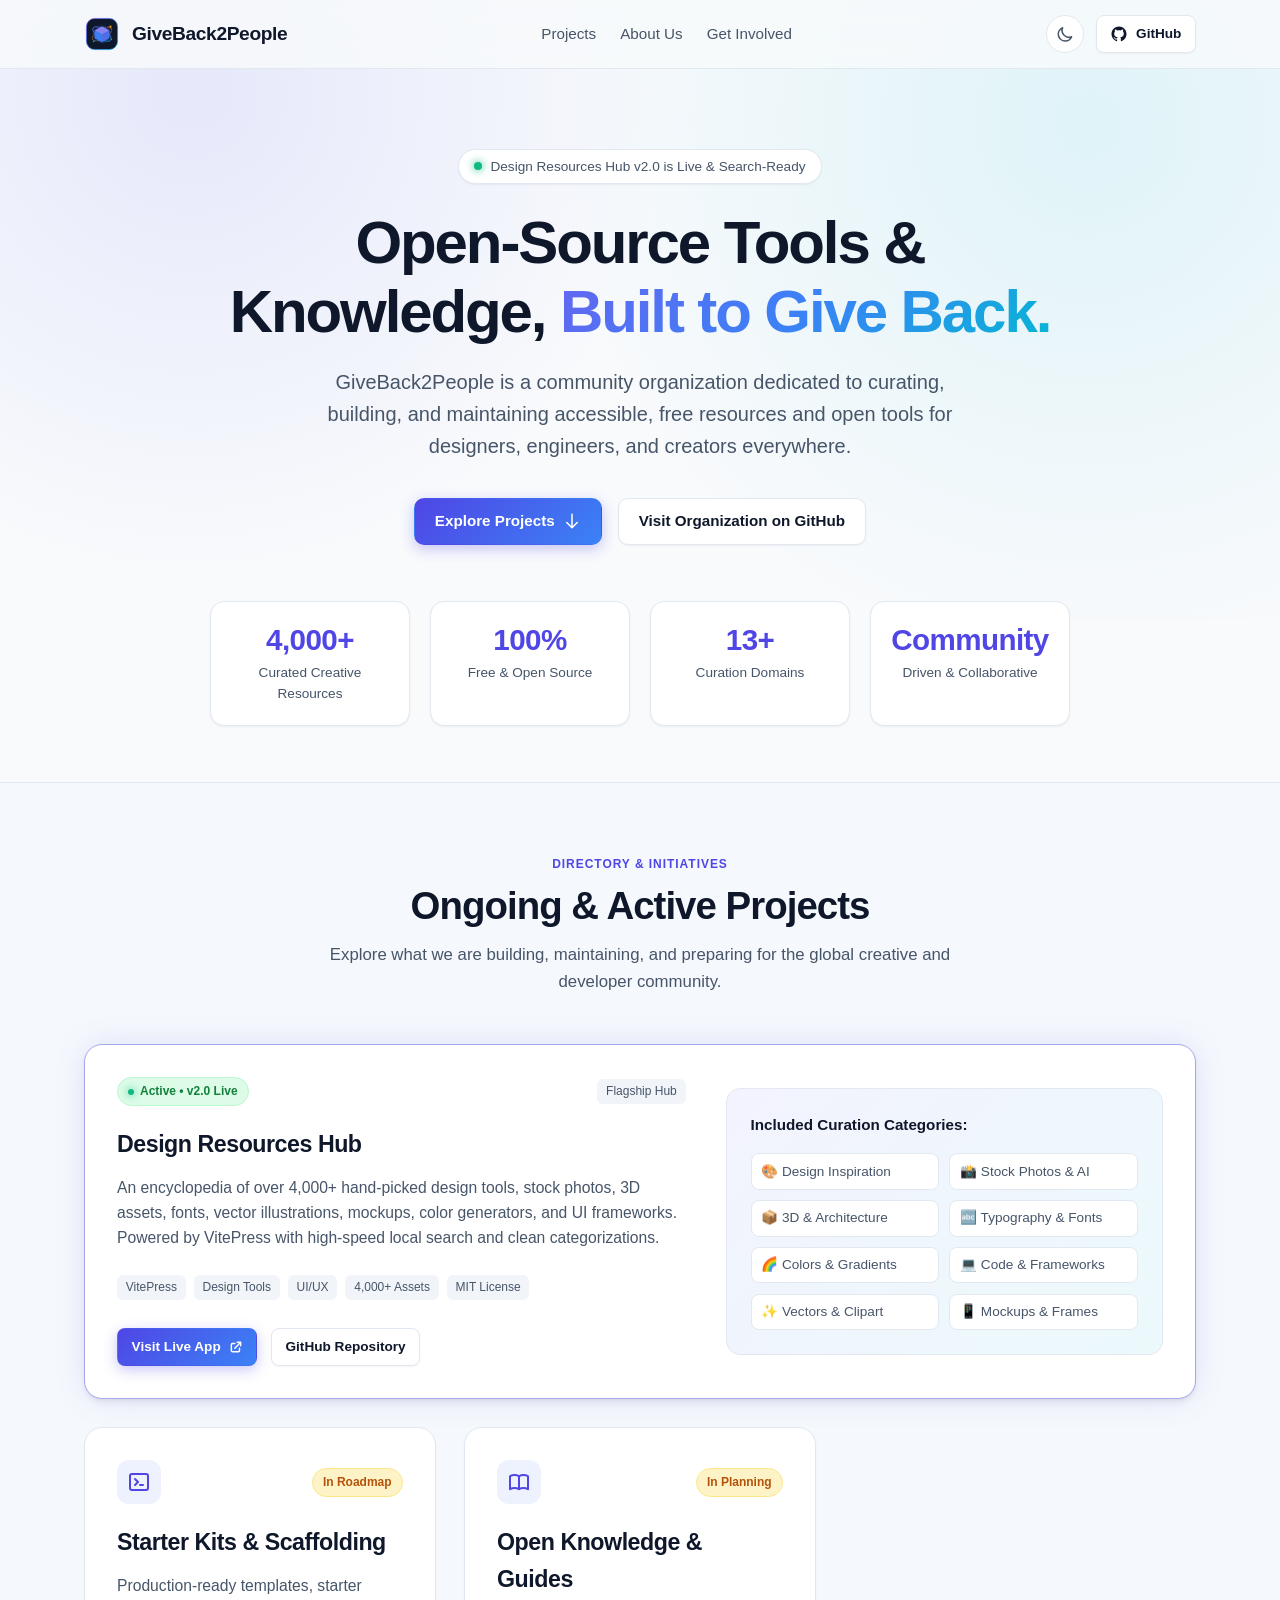
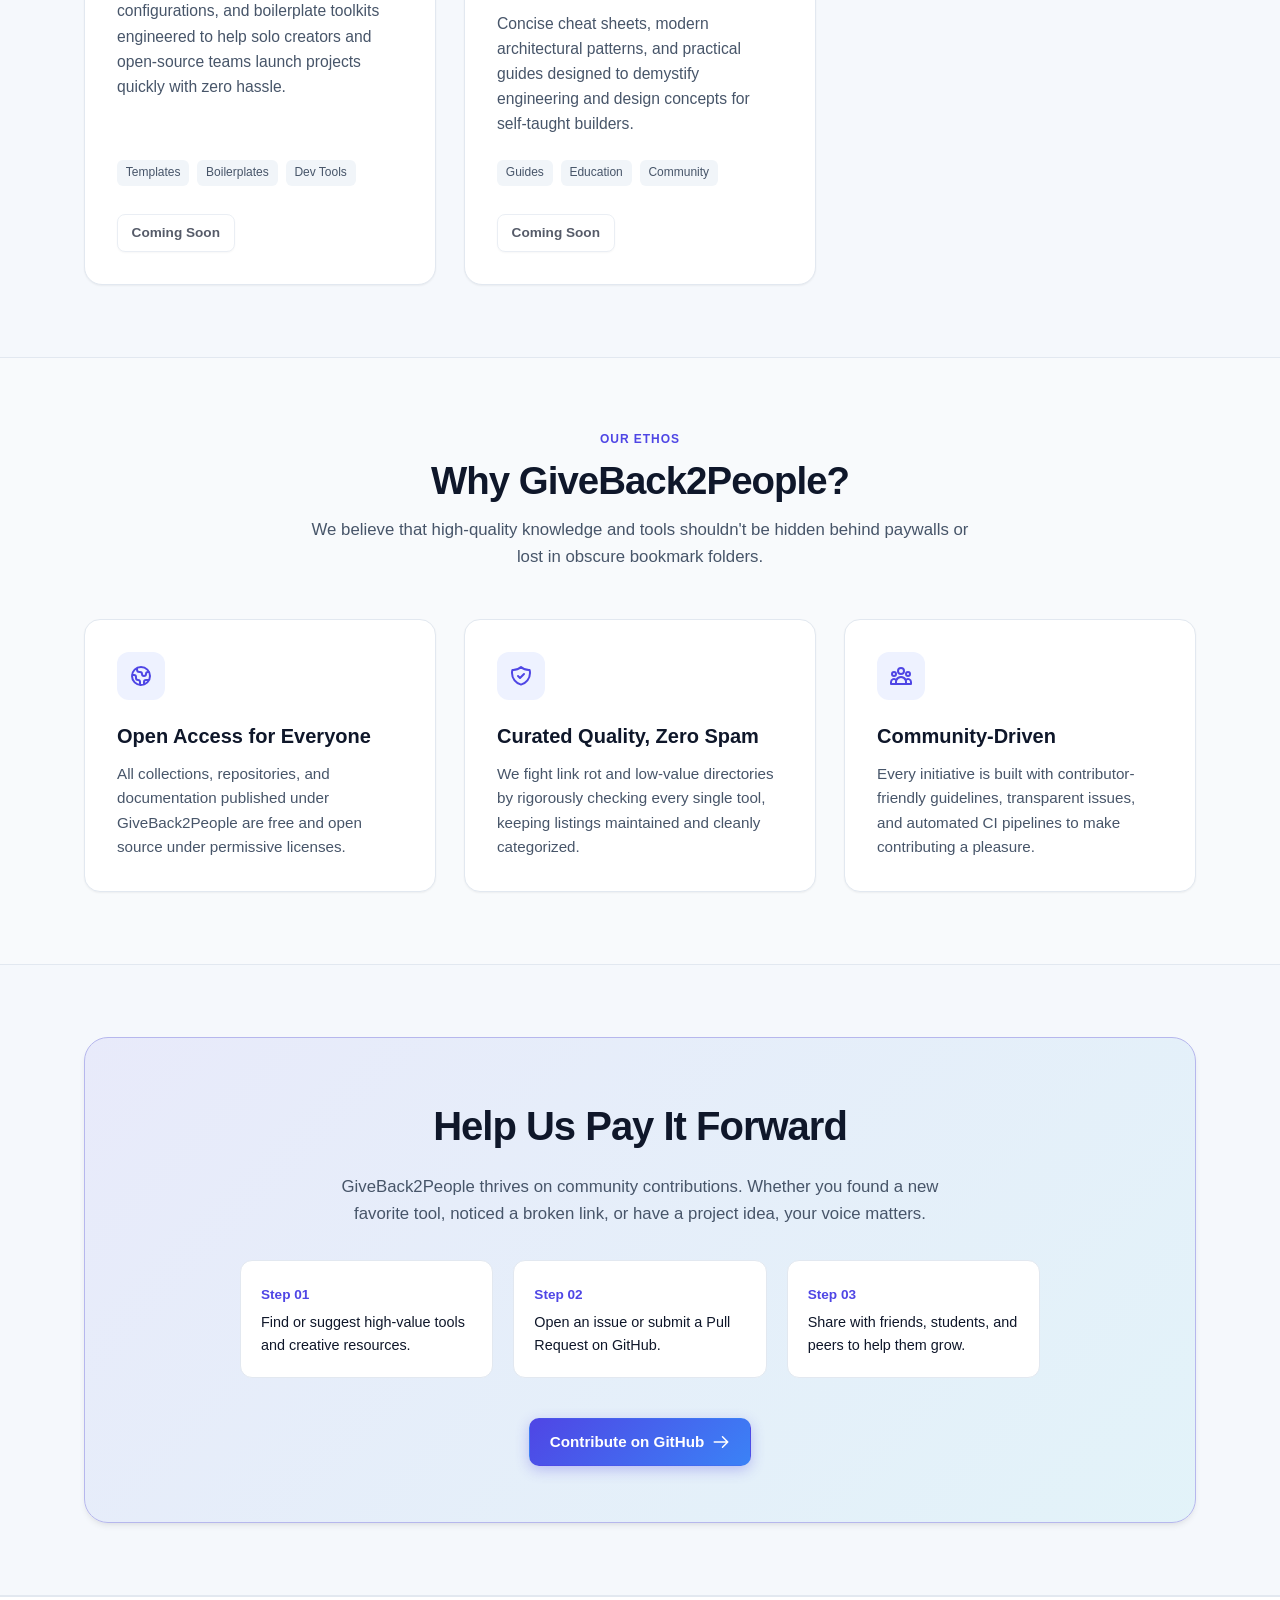
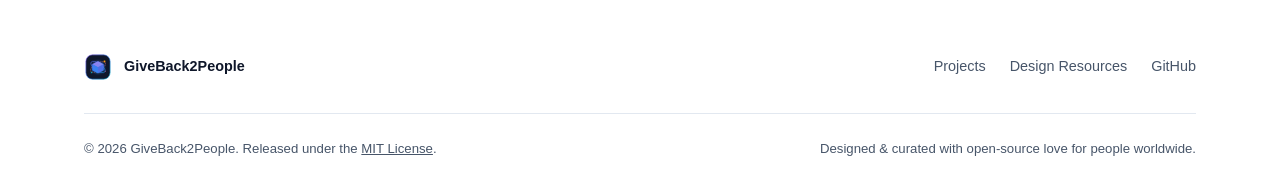
==== index.html @ b88ba283 "feat: initialize organization landing page and project hub" ====
<!DOCTYPE html>
<html lang="en">
<head>
  <meta charset="UTF-8">
  <meta name="viewport" content="width=device-width, initial-scale=1.0">
  
  <!-- MANDATORY modern color scheme declaration -->
  <meta name="color-scheme" content="light dark">
  
  <!-- FOUC prevention inline script -->
  <script>
    try {
      const savedTheme = localStorage.getItem("color-scheme");
      if (savedTheme) {
        document.querySelector('meta[name="color-scheme"]').content = savedTheme;
      }
    } catch (e) {}
  </script>

  <title>GiveBack2People — Free & Open Source Creative Community</title>
  <meta name="description" content="GiveBack2People is a community initiative building and curating open-source resources, developer tools, and design collections for creators worldwide.">
  
  <!-- Favicon & Stylesheet -->
  <link rel="icon" type="image/x-icon" href="assets/favicon.ico">
  <link rel="icon" type="image/svg+xml" href="assets/logo.svg">
  <link rel="stylesheet" href="styles.css">
</head>
<body>
  <div class="bg-mesh" aria-hidden="true"></div>

  <!-- Header -->
  <header class="header">
    <div class="container nav">
      <a href="#" class="brand-link" aria-label="GiveBack2People Homepage">
        <img src="assets/logo.svg" alt="GiveBack2People Logo" class="brand-logo" width="36" height="36">
        <span>GiveBack2People</span>
      </a>

      <nav aria-label="Main Navigation">
        <ul class="nav-links">
          <li><a href="#projects">Projects</a></li>
          <li><a href="#mission">About Us</a></li>
          <li><a href="#contribute">Get Involved</a></li>
        </ul>
      </nav>

      <div class="nav-actions">
        <!-- Theme Toggle Button -->
        <button id="theme-toggle" class="theme-toggle" type="button" aria-label="Toggle light or dark theme" title="Toggle color theme">
          <!-- Sun Icon (Shown in Dark Mode) -->
          <svg class="icon-sun" fill="none" viewBox="0 0 24 24" stroke="currentColor" stroke-width="2" aria-hidden="true">
            <path stroke-linecap="round" stroke-linejoin="round" d="M12 3v1m0 16v1m9-9h-1M4 12H3m15.364 6.364l-.707-.707M6.343 6.343l-.707-.707m12.728 0l-.707.707M6.343 17.657l-.707.707M16 12a4 4 0 11-8 0 4 4 0 018 0z" />
          </svg>
          <!-- Moon Icon (Shown in Light Mode) -->
          <svg class="icon-moon" fill="none" viewBox="0 0 24 24" stroke="currentColor" stroke-width="2" aria-hidden="true">
            <path stroke-linecap="round" stroke-linejoin="round" d="M20.354 15.354A9 9 0 018.646 3.646 9.003 9.003 0 0012 21a9.003 9.003 0 008.354-5.646z" />
          </svg>
        </button>

        <a href="https://github.com/GiveBack2People" class="btn btn-secondary btn-sm" target="_blank" rel="noopener noreferrer">
          <svg width="18" height="18" viewBox="0 0 24 24" fill="currentColor" aria-hidden="true">
            <path fill-rule="evenodd" clip-rule="evenodd" d="M12 2C6.477 2 2 6.484 2 12.017c0 4.425 2.865 8.18 6.839 9.504.5.092.682-.217.682-.483 0-.237-.008-.868-.013-1.703-2.782.605-3.369-1.343-3.369-1.343-.454-1.158-1.11-1.466-1.11-1.466-.908-.62.069-.608.069-.608 1.003.07 1.53 1.032 1.53 1.032.892 1.53 2.341 1.088 2.91.832.092-.647.35-1.088.636-1.338-2.22-.253-4.555-1.113-4.555-4.951 0-1.093.39-1.988 1.029-2.688-.103-.253-.446-1.272.098-2.65 0 0 .84-.27 2.75 1.026A9.564 9.564 0 0112 6.844c.85.004 1.705.115 2.504.337 1.909-1.296 2.747-1.027 2.747-1.027.546 1.379.202 2.398.1 2.651.64.7 1.028 1.595 1.028 2.688 0 3.848-2.339 4.695-4.566 4.943.359.309.678.92.678 1.855 0 1.338-.012 2.419-.012 2.747 0 .268.18.58.688.482A10.019 10.019 0 0022 12.017C22 6.484 17.522 2 12 2z"/>
          </svg>
          <span>GitHub</span>
        </a>
      </div>
    </div>
  </header>

  <main>
    <!-- Hero Section -->
    <section class="hero">
      <div class="container">
        <a href="#projects" class="pill-announcement">
          <span class="pill-dot"></span>
          <span>Design Resources Hub v2.0 is Live & Search-Ready</span>
        </a>

        <h1 class="hero-title">
          Open-Source Tools & Knowledge, <span class="gradient-text">Built to Give Back.</span>
        </h1>

        <p class="hero-subtitle">
          GiveBack2People is a community organization dedicated to curating, building, and maintaining accessible, free resources and open tools for designers, engineers, and creators everywhere.
        </p>

        <div class="hero-cta">
          <a href="#projects" class="btn btn-primary">
            <span>Explore Projects</span>
            <svg width="18" height="18" fill="none" viewBox="0 0 24 24" stroke="currentColor" stroke-width="2" aria-hidden="true">
              <path stroke-linecap="round" stroke-linejoin="round" d="M19 14l-7 7m0 0l-7-7m7 7V3" />
            </svg>
          </a>
          <a href="https://github.com/GiveBack2People" class="btn btn-secondary" target="_blank" rel="noopener noreferrer">
            <span>Visit Organization on GitHub</span>
          </a>
        </div>

        <div class="hero-stats">
          <div class="stat-card">
            <div class="stat-number">4,000+</div>
            <div class="stat-label">Curated Creative Resources</div>
          </div>
          <div class="stat-card">
            <div class="stat-number">100%</div>
            <div class="stat-label">Free & Open Source</div>
          </div>
          <div class="stat-card">
            <div class="stat-number">13+</div>
            <div class="stat-label">Curation Domains</div>
          </div>
          <div class="stat-card">
            <div class="stat-number">Community</div>
            <div class="stat-label">Driven & Collaborative</div>
          </div>
        </div>
      </div>
    </section>

    <!-- Projects Section -->
    <section id="projects" class="section section-alt">
      <div class="container">
        <div class="section-header">
          <span class="section-tag">Directory & Initiatives</span>
          <h2 class="section-title">Ongoing & Active Projects</h2>
          <p class="section-desc">
            Explore what we are building, maintaining, and preparing for the global creative and developer community.
          </p>
        </div>

        <div class="projects-grid">
          <!-- Featured Project: Design Resources -->
          <article class="project-card featured">
            <div class="project-info">
              <div class="project-header">
                <span class="badge badge-live">
                  <span class="pill-dot" style="width: 6px; height: 6px;"></span>
                  Active • v2.0 Live
                </span>
                <span class="tag">Flagship Hub</span>
              </div>

              <h3 class="project-title">Design Resources Hub</h3>
              <p class="project-desc">
                An encyclopedia of over 4,000+ hand-picked design tools, stock photos, 3D assets, fonts, vector illustrations, mockups, color generators, and UI frameworks. Powered by VitePress with high-speed local search and clean categorizations.
              </p>

              <div class="project-tags">
                <span class="tag">VitePress</span>
                <span class="tag">Design Tools</span>
                <span class="tag">UI/UX</span>
                <span class="tag">4,000+ Assets</span>
                <span class="tag">MIT License</span>
              </div>

              <div class="project-actions">
                <a href="https://giveback2people.github.io/designresources/" class="btn btn-primary btn-sm" target="_blank" rel="noopener noreferrer">
                  <span>Visit Live App</span>
                  <svg width="14" height="14" fill="none" viewBox="0 0 24 24" stroke="currentColor" stroke-width="2.5" aria-hidden="true">
                    <path stroke-linecap="round" stroke-linejoin="round" d="M10 6H6a2 2 0 00-2 2v10a2 2 0 002 2h10a2 2 0 002-2v-4M14 4h6m0 0v6m0-6L10 14" />
                  </svg>
                </a>
                <a href="https://github.com/GiveBack2People/designresources" class="btn btn-secondary btn-sm" target="_blank" rel="noopener noreferrer">
                  <span>GitHub Repository</span>
                </a>
              </div>
            </div>

            <div class="featured-preview" aria-label="Curation Highlights">
              <div style="font-weight: 700; font-size: 0.95rem; color: var(--text-main);">Included Curation Categories:</div>
              <ul class="preview-category-list">
                <li class="preview-category-item">🎨 Design Inspiration</li>
                <li class="preview-category-item">📸 Stock Photos & AI</li>
                <li class="preview-category-item">📦 3D & Architecture</li>
                <li class="preview-category-item">🔤 Typography & Fonts</li>
                <li class="preview-category-item">🌈 Colors & Gradients</li>
                <li class="preview-category-item">💻 Code & Frameworks</li>
                <li class="preview-category-item">✨ Vectors & Clipart</li>
                <li class="preview-category-item">📱 Mockups & Frames</li>
              </ul>
            </div>
          </article>

          <!-- Project 2: Developer Starter Kits -->
          <article class="project-card">
            <div>
              <div class="project-header">
                <div class="project-icon" aria-hidden="true">
                  <svg width="24" height="24" fill="none" viewBox="0 0 24 24" stroke="currentColor" stroke-width="2">
                    <path stroke-linecap="round" stroke-linejoin="round" d="M8 9l3 3-3 3m5 0h3M5 20h14a2 2 0 002-2V6a2 2 0 00-2-2H5a2 2 0 00-2 2v12a2 2 0 002 2z" />
                  </svg>
                </div>
                <span class="badge badge-upcoming">In Roadmap</span>
              </div>

              <h3 class="project-title">Starter Kits & Scaffolding</h3>
              <p class="project-desc">
                Production-ready templates, starter configurations, and boilerplate toolkits engineered to help solo creators and open-source teams launch projects quickly with zero hassle.
              </p>
            </div>

            <div>
              <div class="project-tags">
                <span class="tag">Templates</span>
                <span class="tag">Boilerplates</span>
                <span class="tag">Dev Tools</span>
              </div>
              <div class="project-actions">
                <span class="btn btn-secondary btn-sm" style="opacity: 0.7; cursor: default;">Coming Soon</span>
              </div>
            </div>
          </article>

          <!-- Project 3: Knowledge & Guides -->
          <article class="project-card">
            <div>
              <div class="project-header">
                <div class="project-icon" aria-hidden="true">
                  <svg width="24" height="24" fill="none" viewBox="0 0 24 24" stroke="currentColor" stroke-width="2">
                    <path stroke-linecap="round" stroke-linejoin="round" d="M12 6.253v13m0-13C10.832 5.477 9.246 5 7.5 5S4.168 5.477 3 6.253v13C4.168 18.477 5.754 18 7.5 18s3.332.477 4.5 1.253m0-13C13.168 5.477 14.754 5 16.5 5c1.747 0 3.332.477 4.5 1.253v13C19.832 18.477 18.247 18 16.5 18c-1.746 0-3.332.477-4.5 1.253" />
                  </svg>
                </div>
                <span class="badge badge-upcoming">In Planning</span>
              </div>

              <h3 class="project-title">Open Knowledge & Guides</h3>
              <p class="project-desc">
                Concise cheat sheets, modern architectural patterns, and practical guides designed to demystify engineering and design concepts for self-taught builders.
              </p>
            </div>

            <div>
              <div class="project-tags">
                <span class="tag">Guides</span>
                <span class="tag">Education</span>
                <span class="tag">Community</span>
              </div>
              <div class="project-actions">
                <span class="btn btn-secondary btn-sm" style="opacity: 0.7; cursor: default;">Coming Soon</span>
              </div>
            </div>
          </article>
        </div>
      </div>
    </section>

    <!-- Mission & Values Section -->
    <section id="mission" class="section">
      <div class="container">
        <div class="section-header">
          <span class="section-tag">Our Ethos</span>
          <h2 class="section-title">Why GiveBack2People?</h2>
          <p class="section-desc">
            We believe that high-quality knowledge and tools shouldn't be hidden behind paywalls or lost in obscure bookmark folders.
          </p>
        </div>

        <div class="values-grid">
          <div class="value-card">
            <div class="value-icon">
              <svg width="24" height="24" fill="none" viewBox="0 0 24 24" stroke="currentColor" stroke-width="2">
                <path stroke-linecap="round" stroke-linejoin="round" d="M3.055 11H5a2 2 0 012 2v1a2 2 0 002 2 2 2 0 012 2v2.945M8 3.935V5.5A2.5 2.5 0 0010.5 8h.5a2 2 0 012 2 2 2 0 104 0 2 2 0 012-2h1.064M15 20.488V18a2 2 0 012-2h3.064M21 12a9 9 0 11-18 0 9 9 0 0118 0z" />
              </svg>
            </div>
            <h3 class="value-title">Open Access for Everyone</h3>
            <p class="value-desc">
              All collections, repositories, and documentation published under GiveBack2People are free and open source under permissive licenses.
            </p>
          </div>

          <div class="value-card">
            <div class="value-icon">
              <svg width="24" height="24" fill="none" viewBox="0 0 24 24" stroke="currentColor" stroke-width="2">
                <path stroke-linecap="round" stroke-linejoin="round" d="M9 12l2 2 4-4m5.618-4.016A11.955 11.955 0 0112 2.944a11.955 11.955 0 01-8.618 3.04A12.02 12.02 0 003 9c0 5.591 3.824 10.29 9 11.622 5.176-1.332 9-6.03 9-11.622 0-1.042-.133-2.052-.382-3.016z" />
              </svg>
            </div>
            <h3 class="value-title">Curated Quality, Zero Spam</h3>
            <p class="value-desc">
              We fight link rot and low-value directories by rigorously checking every single tool, keeping listings maintained and cleanly categorized.
            </p>
          </div>

          <div class="value-card">
            <div class="value-icon">
              <svg width="24" height="24" fill="none" viewBox="0 0 24 24" stroke="currentColor" stroke-width="2">
                <path stroke-linecap="round" stroke-linejoin="round" d="M17 20h5v-2a3 3 0 00-5.356-1.857M17 20H7m10 0v-2c0-.656-.126-1.283-.356-1.857M7 20H2v-2a3 3 0 015.356-1.857M7 20v-2c0-.656.126-1.283.356-1.857m0 0a5.002 5.002 0 019.288 0M15 7a3 3 0 11-6 0 3 3 0 016 0zm6 3a2 2 0 11-4 0 2 2 0 014 0zM7 10a2 2 0 11-4 0 2 2 0 014 0z" />
              </svg>
            </div>
            <h3 class="value-title">Community-Driven</h3>
            <p class="value-desc">
              Every initiative is built with contributor-friendly guidelines, transparent issues, and automated CI pipelines to make contributing a pleasure.
            </p>
          </div>
        </div>
      </div>
    </section>

    <!-- Contribute Section -->
    <section id="contribute" class="section section-alt">
      <div class="container">
        <div class="cta-card">
          <h2 class="cta-title">Help Us Pay It Forward</h2>
          <p class="cta-desc">
            GiveBack2People thrives on community contributions. Whether you found a new favorite tool, noticed a broken link, or have a project idea, your voice matters.
          </p>

          <div class="cta-steps">
            <div class="step-card">
              <span class="step-num">Step 01</span>
              <div class="step-text">Find or suggest high-value tools and creative resources.</div>
            </div>
            <div class="step-card">
              <span class="step-num">Step 02</span>
              <div class="step-text">Open an issue or submit a Pull Request on GitHub.</div>
            </div>
            <div class="step-card">
              <span class="step-num">Step 03</span>
              <div class="step-text">Share with friends, students, and peers to help them grow.</div>
            </div>
          </div>

          <a href="https://github.com/GiveBack2People" class="btn btn-primary" target="_blank" rel="noopener noreferrer">
            <span>Contribute on GitHub</span>
            <svg width="18" height="18" fill="none" viewBox="0 0 24 24" stroke="currentColor" stroke-width="2" aria-hidden="true">
              <path stroke-linecap="round" stroke-linejoin="round" d="M14 5l7 7m0 0l-7 7m7-7H3" />
            </svg>
          </a>
        </div>
      </div>
    </section>
  </main>

  <!-- Footer -->
  <footer class="footer">
    <div class="container">
      <div class="footer-top">
        <a href="#" class="footer-brand">
          <img src="assets/logo.svg" alt="GiveBack2People Logo" width="28" height="28">
          <span>GiveBack2People</span>
        </a>

        <ul class="footer-links">
          <li><a href="#projects">Projects</a></li>
          <li><a href="https://giveback2people.github.io/designresources/" target="_blank" rel="noopener noreferrer">Design Resources</a></li>
          <li><a href="https://github.com/GiveBack2People" target="_blank" rel="noopener noreferrer">GitHub</a></li>
        </ul>
      </div>

      <div class="footer-bottom">
        <div>
          &copy; <span id="current-year"></span> GiveBack2People. Released under the <a href="https://opensource.org/licenses/MIT" target="_blank" rel="noopener noreferrer" style="color: inherit; text-decoration: underline;">MIT License</a>.
        </div>
        <div>
          Designed & curated with open-source love for people worldwide.
        </div>
      </div>
    </div>
  </footer>

  <!-- Theme Toggle & Storage Logic -->
  <script>
    (function () {
      // Dynamic copyright year
      const yearEl = document.getElementById('current-year');
      if (yearEl) yearEl.textContent = new Date().getFullYear();

      // Theme toggle implementation
      const metaColorScheme = document.querySelector('meta[name="color-scheme"]');
      const toggleBtn = document.getElementById('theme-toggle');

      function getCurrentScheme() {
        const stored = localStorage.getItem('color-scheme');
        if (stored === 'light' || stored === 'dark') {
          return stored;
        }
        return window.matchMedia('(prefers-color-scheme: dark)').matches ? 'dark' : 'light';
      }

      function applyTheme(theme) {
        if (theme === 'light' || theme === 'dark') {
          metaColorScheme.content = theme;
          localStorage.setItem('color-scheme', theme);
        } else {
          metaColorScheme.content = 'light dark';
          localStorage.removeItem('color-scheme');
        }
      }

      if (toggleBtn) {
        toggleBtn.addEventListener('click', function () {
          const current = getCurrentScheme();
          const next = current === 'dark' ? 'light' : 'dark';
          applyTheme(next);
        });
      }

      // Sync across browser tabs
      window.addEventListener('storage', function (e) {
        if (e.key === 'color-scheme') {
          metaColorScheme.content = e.newValue || 'light dark';
        }
      });
    })();
  </script>
</body>
</html>
---- styles.css ----
:root {
  /* Fallback color definitions */
  --bg-body: #f8fafc;
  --bg-surface: #ffffff;
  --bg-surface-elevated: #ffffff;
  --bg-surface-subtle: #f1f5f9;
  --border-color: #e2e8f0;
  --border-color-hover: #cbd5e1;
  --text-main: #0f172a;
  --text-muted: #475569;
  --text-subtle: #64748b;
  --primary: #4f46e5;
  --primary-hover: #4338ca;
  --primary-light: #eef2ff;
  --primary-text: #ffffff;
  --accent-cyan: #06b6d4;
  --accent-amber: #f59e0b;
  --accent-emerald: #10b981;
  --badge-live-bg: #dcfce7;
  --badge-live-text: #15803d;
  --badge-live-border: #bbf7d0;
  --badge-upcoming-bg: #fef3c7;
  --badge-upcoming-text: #b45309;
  --badge-upcoming-border: #fde68a;
  --shadow-sm: 0 1px 2px rgba(0, 0, 0, 0.05);
  --shadow-md: 0 4px 6px -1px rgba(0, 0, 0, 0.07), 0 2px 4px -2px rgba(0, 0, 0, 0.05);
  --shadow-lg: 0 10px 15px -3px rgba(0, 0, 0, 0.08), 0 4px 6px -4px rgba(0, 0, 0, 0.04);
  --shadow-glow: 0 0 35px -5px rgba(99, 102, 241, 0.2);

  /* Fallback dark theme via media query */
  @media (prefers-color-scheme: dark) {
    --bg-body: #090d16;
    --bg-surface: #0f172a;
    --bg-surface-elevated: #162036;
    --bg-surface-subtle: #1e293b;
    --border-color: #1e293b;
    --border-color-hover: #334155;
    --text-main: #f8fafc;
    --text-muted: #94a3b8;
    --text-subtle: #64748b;
    --primary: #6366f1;
    --primary-hover: #818cf8;
    --primary-light: rgba(99, 102, 241, 0.15);
    --primary-text: #ffffff;
    --badge-live-bg: rgba(16, 185, 129, 0.15);
    --badge-live-text: #34d399;
    --badge-live-border: rgba(16, 185, 129, 0.3);
    --badge-upcoming-bg: rgba(245, 158, 11, 0.15);
    --badge-upcoming-text: #fbbf24;
    --badge-upcoming-border: rgba(245, 158, 11, 0.3);
    --shadow-sm: 0 1px 2px rgba(0, 0, 0, 0.3);
    --shadow-md: 0 4px 6px -1px rgba(0, 0, 0, 0.4);
    --shadow-lg: 0 12px 20px -3px rgba(0, 0, 0, 0.5);
    --shadow-glow: 0 0 40px -5px rgba(99, 102, 241, 0.35);
  }

  /* Modern light-dark() CSS tokens */
  @supports (color: light-dark(white, black)) {
    --bg-body: light-dark(#f8fafc, #090d16);
    --bg-surface: light-dark(#ffffff, #0f172a);
    --bg-surface-elevated: light-dark(#ffffff, #162036);
    --bg-surface-subtle: light-dark(#f1f5f9, #1e293b);
    --border-color: light-dark(#e2e8f0, #1e293b);
    --border-color-hover: light-dark(#cbd5e1, #334155);
    --text-main: light-dark(#0f172a, #f8fafc);
    --text-muted: light-dark(#475569, #94a3b8);
    --text-subtle: light-dark(#64748b, #64748b);
    --primary: light-dark(#4f46e5, #6366f1);
    --primary-hover: light-dark(#4338ca, #818cf8);
    --primary-light: light-dark(#eef2ff, rgba(99, 102, 241, 0.15));
    --badge-live-bg: light-dark(#dcfce7, rgba(16, 185, 129, 0.15));
    --badge-live-text: light-dark(#15803d, #34d399);
    --badge-live-border: light-dark(#bbf7d0, rgba(16, 185, 129, 0.3));
    --badge-upcoming-bg: light-dark(#fef3c7, rgba(245, 158, 11, 0.15));
    --badge-upcoming-text: light-dark(#b45309, #fbbf24);
    --badge-upcoming-border: light-dark(#fde68a, rgba(245, 158, 11, 0.3));
  }

  /* Global color scheme declaration */
  color-scheme: light dark;

  /* Theme sync with <meta name="color-scheme"> */
  &:has(> head > meta[name="color-scheme"][content="dark"]) {
    color-scheme: dark;
  }
  &:has(> head > meta[name="color-scheme"][content="light"]) {
    color-scheme: light;
  }
}

/* Base resets & typography */
*, *::before, *::after {
  box-sizing: border-box;
  margin: 0;
  padding: 0;
}

html {
  scroll-behavior: smooth;
  font-family: -apple-system, BlinkMacSystemFont, "Segoe UI", Roboto, "Helvetica Neue", Arial, sans-serif;
  accent-color: var(--primary);
  line-height: 1.6;
}

body {
  background-color: var(--bg-body);
  color: var(--text-main);
  min-height: 100vh;
  display: flex;
  flex-direction: column;
  transition: background-color 0.25s ease, color 0.25s ease;
  overflow-x: hidden;
}

/* Subtle background accent gradients */
.bg-mesh {
  position: absolute;
  top: 0;
  left: 0;
  width: 100%;
  height: 620px;
  background-image: 
    radial-gradient(circle at 15% 15%, rgba(99, 102, 241, 0.12) 0%, transparent 40%),
    radial-gradient(circle at 85% 20%, rgba(6, 182, 212, 0.1) 0%, transparent 45%);
  pointer-events: none;
  z-index: 0;
}

/* Container */
.container {
  width: 100%;
  max-width: 1160px;
  margin-left: auto;
  margin-right: auto;
  padding-left: 1.5rem;
  padding-right: 1.5rem;
  position: relative;
  z-index: 1;
}

/* Header & Nav */
.header {
  position: sticky;
  top: 0;
  z-index: 100;
  backdrop-filter: blur(12px);
  -webkit-backdrop-filter: blur(12px);
  background-color: color-mix(in srgb, var(--bg-body) 80%, transparent);
  border-bottom: 1px solid var(--border-color);
  transition: border-color 0.25s ease;
}

.nav {
  display: flex;
  align-items: center;
  justify-content: space-between;
  height: 4.25rem;
}

.brand-link {
  display: flex;
  align-items: center;
  gap: 0.75rem;
  text-decoration: none;
  color: var(--text-main);
  font-weight: 700;
  font-size: 1.2rem;
  letter-spacing: -0.02em;
}

.brand-logo {
  width: 36px;
  height: 36px;
  border-radius: 9px;
  object-fit: contain;
}

.nav-links {
  display: flex;
  align-items: center;
  gap: 1.5rem;
  list-style: none;
}

.nav-links a {
  text-decoration: none;
  color: var(--text-muted);
  font-size: 0.95rem;
  font-weight: 500;
  transition: color 0.15s ease;
}

.nav-links a:hover,
.nav-links a:focus-visible {
  color: var(--primary);
}

.nav-actions {
  display: flex;
  align-items: center;
  gap: 0.75rem;
}

/* Theme toggle button */
.theme-toggle {
  background: var(--bg-surface);
  border: 1px solid var(--border-color);
  border-radius: 9999px;
  width: 2.35rem;
  height: 2.35rem;
  display: inline-flex;
  align-items: center;
  justify-content: center;
  cursor: pointer;
  color: var(--text-muted);
  transition: background-color 0.15s ease, border-color 0.15s ease, color 0.15s ease;
}

.theme-toggle:hover {
  background-color: var(--bg-surface-subtle);
  color: var(--text-main);
  border-color: var(--border-color-hover);
}

.theme-toggle:focus-visible {
  outline: 2px solid var(--primary);
  outline-offset: 2px;
}

.theme-toggle svg {
  width: 1.15rem;
  height: 1.15rem;
}

.icon-sun, .icon-moon {
  display: none;
}

/* Show sun in dark mode, moon in light mode */
@media (prefers-color-scheme: dark) {
  .icon-sun { display: block; }
  .icon-moon { display: none; }
}
@media (prefers-color-scheme: light) {
  .icon-sun { display: none; }
  .icon-moon { display: block; }
}

:root:has(> head > meta[name="color-scheme"][content="dark"]) .icon-sun { display: block !important; }
:root:has(> head > meta[name="color-scheme"][content="dark"]) .icon-moon { display: none !important; }
:root:has(> head > meta[name="color-scheme"][content="light"]) .icon-sun { display: none !important; }
:root:has(> head > meta[name="color-scheme"][content="light"]) .icon-moon { display: block !important; }

/* Buttons */
.btn {
  display: inline-flex;
  align-items: center;
  justify-content: center;
  gap: 0.5rem;
  padding: 0.65rem 1.25rem;
  font-size: 0.95rem;
  font-weight: 600;
  border-radius: 10px;
  text-decoration: none;
  transition: all 0.2s cubic-bezier(0.16, 1, 0.3, 1);
  cursor: pointer;
  border: 1px solid transparent;
}

.btn-primary {
  background: linear-gradient(135deg, #4f46e5 0%, #3b82f6 100%);
  color: #ffffff;
  box-shadow: 0 4px 14px rgba(79, 70, 229, 0.3);
}

.btn-primary:hover {
  transform: translateY(-1px);
  box-shadow: 0 6px 20px rgba(79, 70, 229, 0.4);
  filter: brightness(1.05);
}

.btn-secondary {
  background: var(--bg-surface);
  color: var(--text-main);
  border-color: var(--border-color);
  box-shadow: var(--shadow-sm);
}

.btn-secondary:hover {
  background: var(--bg-surface-subtle);
  border-color: var(--border-color-hover);
  transform: translateY(-1px);
}

.btn-sm {
  padding: 0.45rem 0.85rem;
  font-size: 0.85rem;
  border-radius: 8px;
}

/* Hero Section */
.hero {
  padding: 5rem 0 3.5rem;
  text-align: center;
}

.pill-announcement {
  display: inline-flex;
  align-items: center;
  gap: 0.5rem;
  background-color: var(--bg-surface);
  border: 1px solid var(--border-color);
  border-radius: 9999px;
  padding: 0.35rem 0.95rem;
  font-size: 0.85rem;
  font-weight: 500;
  color: var(--text-muted);
  box-shadow: var(--shadow-sm);
  margin-bottom: 1.5rem;
  text-decoration: none;
  transition: all 0.15s ease;
}

.pill-announcement:hover {
  border-color: var(--primary);
  color: var(--text-main);
}

.pill-dot {
  width: 8px;
  height: 8px;
  border-radius: 50%;
  background-color: var(--accent-emerald);
  box-shadow: 0 0 8px var(--accent-emerald);
}

.hero-title {
  font-size: clamp(2.25rem, 5vw, 3.75rem);
  font-weight: 800;
  letter-spacing: -0.035em;
  line-height: 1.15;
  margin-bottom: 1.25rem;
  max-width: 880px;
  margin-left: auto;
  margin-right: auto;
}

.gradient-text {
  background: linear-gradient(135deg, #6366f1 0%, #3b82f6 50%, #06b6d4 100%);
  -webkit-background-clip: text;
  -webkit-text-fill-color: transparent;
}

.hero-subtitle {
  font-size: clamp(1.05rem, 2vw, 1.25rem);
  color: var(--text-muted);
  max-width: 680px;
  margin: 0 auto 2.25rem;
  line-height: 1.6;
}

.hero-cta {
  display: flex;
  align-items: center;
  justify-content: center;
  flex-wrap: wrap;
  gap: 1rem;
  margin-bottom: 3.5rem;
}

.hero-stats {
  display: grid;
  grid-template-columns: repeat(auto-fit, minmax(180px, 1fr));
  gap: 1.25rem;
  max-width: 860px;
  margin: 0 auto;
}

.stat-card {
  background: var(--bg-surface);
  border: 1px solid var(--border-color);
  border-radius: 14px;
  padding: 1.25rem 1rem;
  box-shadow: var(--shadow-sm);
  transition: border-color 0.2s ease, transform 0.2s ease;
}

.stat-card:hover {
  border-color: var(--border-color-hover);
  transform: translateY(-2px);
}

.stat-number {
  font-size: 1.85rem;
  font-weight: 800;
  letter-spacing: -0.02em;
  color: var(--primary);
  line-height: 1.2;
}

.stat-label {
  font-size: 0.85rem;
  color: var(--text-muted);
  margin-top: 0.25rem;
  font-weight: 500;
}

/* Sections */
.section {
  padding: 4.5rem 0;
}

.section-alt {
  background-color: color-mix(in srgb, var(--bg-surface-subtle) 40%, transparent);
  border-top: 1px solid var(--border-color);
  border-bottom: 1px solid var(--border-color);
}

.section-header {
  text-align: center;
  max-width: 680px;
  margin: 0 auto 3rem;
}

.section-tag {
  text-transform: uppercase;
  font-size: 0.75rem;
  font-weight: 700;
  letter-spacing: 0.08em;
  color: var(--primary);
  margin-bottom: 0.5rem;
  display: block;
}

.section-title {
  font-size: clamp(1.8rem, 3.5vw, 2.4rem);
  font-weight: 700;
  letter-spacing: -0.025em;
  line-height: 1.25;
  margin-bottom: 0.75rem;
}

.section-desc {
  font-size: 1.05rem;
  color: var(--text-muted);
}

/* Projects Grid */
.projects-grid {
  display: grid;
  grid-template-columns: repeat(auto-fit, minmax(320px, 1fr));
  gap: 1.75rem;
}

.project-card {
  background: var(--bg-surface);
  border: 1px solid var(--border-color);
  border-radius: 18px;
  padding: 2rem;
  box-shadow: var(--shadow-sm);
  display: flex;
  flex-direction: column;
  justify-content: space-between;
  transition: all 0.25s cubic-bezier(0.16, 1, 0.3, 1);
  position: relative;
  overflow: hidden;
}

.project-card.featured {
  border-color: color-mix(in srgb, var(--primary) 40%, var(--border-color));
  box-shadow: var(--shadow-glow), var(--shadow-md);
  grid-column: 1 / -1;
}

@media (min-width: 900px) {
  .project-card.featured {
    display: grid;
    grid-template-columns: 1.3fr 1fr;
    gap: 2.5rem;
    align-items: center;
  }
}

.project-card:hover {
  transform: translateY(-3px);
  border-color: var(--border-color-hover);
  box-shadow: var(--shadow-lg);
}

.project-header {
  display: flex;
  align-items: center;
  justify-content: space-between;
  margin-bottom: 1.25rem;
}

.badge {
  display: inline-flex;
  align-items: center;
  gap: 0.35rem;
  font-size: 0.75rem;
  font-weight: 600;
  padding: 0.25rem 0.65rem;
  border-radius: 9999px;
  border: 1px solid transparent;
}

.badge-live {
  background-color: var(--badge-live-bg);
  color: var(--badge-live-text);
  border-color: var(--badge-live-border);
}

.badge-upcoming {
  background-color: var(--badge-upcoming-bg);
  color: var(--badge-upcoming-text);
  border-color: var(--badge-upcoming-border);
}

.project-icon {
  width: 44px;
  height: 44px;
  border-radius: 12px;
  background-color: var(--primary-light);
  color: var(--primary);
  display: flex;
  align-items: center;
  justify-content: center;
}

.project-title {
  font-size: 1.45rem;
  font-weight: 700;
  letter-spacing: -0.02em;
  margin-bottom: 0.75rem;
  color: var(--text-main);
}

.project-desc {
  font-size: 0.98rem;
  color: var(--text-muted);
  line-height: 1.6;
  margin-bottom: 1.5rem;
}

.project-tags {
  display: flex;
  flex-wrap: wrap;
  gap: 0.5rem;
  margin-bottom: 1.75rem;
}

.tag {
  background-color: var(--bg-surface-subtle);
  color: var(--text-muted);
  font-size: 0.75rem;
  font-weight: 500;
  padding: 0.2rem 0.55rem;
  border-radius: 6px;
}

.project-actions {
  display: flex;
  align-items: center;
  gap: 0.85rem;
  flex-wrap: wrap;
}

/* Featured visual preview pane */
.featured-preview {
  background: linear-gradient(135deg, rgba(99, 102, 241, 0.08) 0%, rgba(6, 182, 212, 0.08) 100%);
  border: 1px solid var(--border-color);
  border-radius: 14px;
  padding: 1.5rem;
  display: flex;
  flex-direction: column;
  gap: 1rem;
}

.preview-category-list {
  display: grid;
  grid-template-columns: repeat(2, 1fr);
  gap: 0.65rem;
  list-style: none;
}

.preview-category-item {
  display: flex;
  align-items: center;
  gap: 0.5rem;
  font-size: 0.85rem;
  color: var(--text-muted);
  padding: 0.4rem 0.6rem;
  background: var(--bg-surface);
  border-radius: 8px;
  border: 1px solid var(--border-color);
}

/* Values / Mission Section */
.values-grid {
  display: grid;
  grid-template-columns: repeat(auto-fit, minmax(280px, 1fr));
  gap: 1.75rem;
}

.value-card {
  background: var(--bg-surface);
  border: 1px solid var(--border-color);
  border-radius: 16px;
  padding: 2rem;
  box-shadow: var(--shadow-sm);
  transition: transform 0.2s ease, border-color 0.2s ease;
}

.value-card:hover {
  transform: translateY(-2px);
  border-color: var(--border-color-hover);
}

.value-icon {
  width: 48px;
  height: 48px;
  border-radius: 12px;
  background-color: var(--primary-light);
  color: var(--primary);
  display: flex;
  align-items: center;
  justify-content: center;
  margin-bottom: 1.25rem;
}

.value-title {
  font-size: 1.25rem;
  font-weight: 700;
  margin-bottom: 0.65rem;
}

.value-desc {
  font-size: 0.95rem;
  color: var(--text-muted);
  line-height: 1.6;
}

/* Get Involved Section */
.cta-card {
  background: linear-gradient(135deg, rgba(79, 70, 229, 0.08) 0%, rgba(6, 182, 212, 0.08) 100%);
  border: 1px solid color-mix(in srgb, var(--primary) 30%, var(--border-color));
  border-radius: 24px;
  padding: 3.5rem 2rem;
  text-align: center;
  box-shadow: var(--shadow-md);
  position: relative;
  overflow: hidden;
}

.cta-title {
  font-size: clamp(1.8rem, 3.5vw, 2.5rem);
  font-weight: 800;
  letter-spacing: -0.025em;
  margin-bottom: 1rem;
}

.cta-desc {
  font-size: 1.05rem;
  color: var(--text-muted);
  max-width: 620px;
  margin: 0 auto 2rem;
}

.cta-steps {
  display: grid;
  grid-template-columns: repeat(auto-fit, minmax(220px, 1fr));
  gap: 1.25rem;
  max-width: 800px;
  margin: 0 auto 2.5rem;
  text-align: left;
}

.step-card {
  background: var(--bg-surface);
  border: 1px solid var(--border-color);
  border-radius: 12px;
  padding: 1.25rem;
}

.step-num {
  display: inline-block;
  font-weight: 800;
  font-size: 0.85rem;
  color: var(--primary);
  margin-bottom: 0.35rem;
}

.step-text {
  font-size: 0.9rem;
  color: var(--text-main);
  font-weight: 500;
}

/* Footer */
.footer {
  margin-top: auto;
  border-top: 1px solid var(--border-color);
  background-color: var(--bg-surface);
  padding: 3.5rem 0 2rem;
  font-size: 0.9rem;
  color: var(--text-muted);
}

.footer-top {
  display: flex;
  align-items: center;
  justify-content: space-between;
  flex-wrap: wrap;
  gap: 1.5rem;
  padding-bottom: 2rem;
  border-bottom: 1px solid var(--border-color);
}

.footer-brand {
  display: flex;
  align-items: center;
  gap: 0.75rem;
  font-weight: 700;
  color: var(--text-main);
  text-decoration: none;
}

.footer-links {
  display: flex;
  align-items: center;
  gap: 1.5rem;
  list-style: none;
}

.footer-links a {
  color: var(--text-muted);
  text-decoration: none;
  transition: color 0.15s ease;
}

.footer-links a:hover {
  color: var(--primary);
}

.footer-bottom {
  display: flex;
  align-items: center;
  justify-content: space-between;
  flex-wrap: wrap;
  gap: 1rem;
  padding-top: 1.5rem;
  font-size: 0.825rem;
}

/* Responsive utilities */
@media (max-width: 768px) {
  .nav-links {
    display: none;
  }
  .hero {
    padding: 3.5rem 0 2.5rem;
  }
  .preview-category-list {
    grid-template-columns: 1fr;
  }
  .footer-top {
    flex-direction: column;
    align-items: flex-start;
  }
}
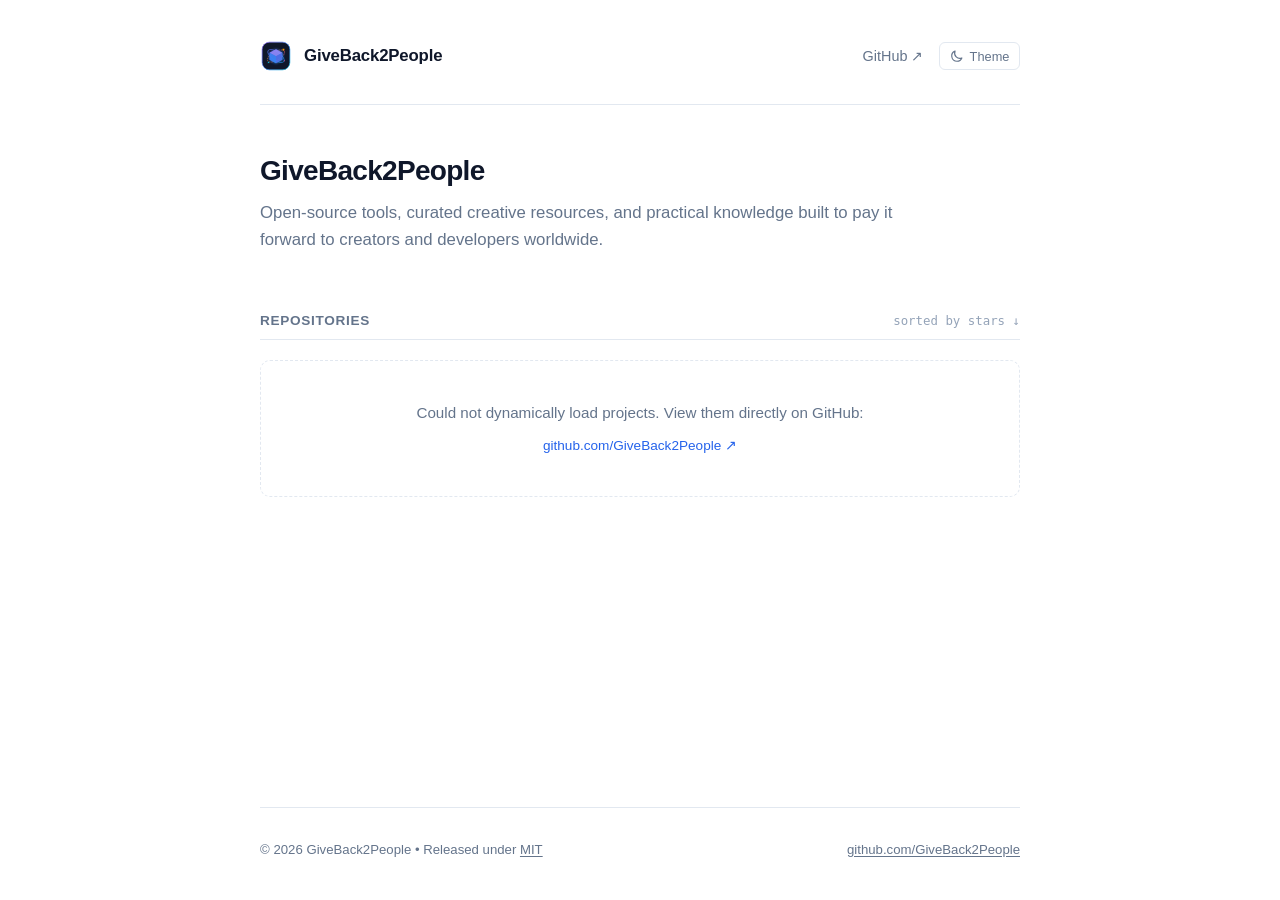
==== commit f501d363: "feat: implement minimalist directory with automatic GitHub repo sync sorted by stars" ====
--- a/index.html
+++ b/index.html
@@ -4,7 +4,7 @@
   <meta charset="UTF-8">
   <meta name="viewport" content="width=device-width, initial-scale=1.0">
   
-  <!-- MANDATORY modern color scheme declaration -->
+  <!-- Color scheme declaration -->
   <meta name="color-scheme" content="light dark">
   
   <!-- FOUC prevention inline script -->
@@ -17,362 +17,87 @@
     } catch (e) {}
   </script>
 
-  <title>GiveBack2People — Free & Open Source Creative Community</title>
-  <meta name="description" content="GiveBack2People is a community initiative building and curating open-source resources, developer tools, and design collections for creators worldwide.">
+  <title>GiveBack2People — Open Source & Creative Resources</title>
+  <meta name="description" content="Open-source tools, curated creative resources, and practical knowledge built to pay it forward.">
   
-  <!-- Favicon & Stylesheet -->
   <link rel="icon" type="image/x-icon" href="assets/favicon.ico">
   <link rel="icon" type="image/svg+xml" href="assets/logo.svg">
   <link rel="stylesheet" href="styles.css">
 </head>
 <body>
-  <div class="bg-mesh" aria-hidden="true"></div>
-
-  <!-- Header -->
-  <header class="header">
-    <div class="container nav">
-      <a href="#" class="brand-link" aria-label="GiveBack2People Homepage">
-        <img src="assets/logo.svg" alt="GiveBack2People Logo" class="brand-logo" width="36" height="36">
+  <div class="layout">
+    <!-- Header -->
+    <header class="header">
+      <a href="#" class="brand">
+        <img src="assets/logo.svg" alt="GiveBack2People Logo" class="brand-icon" width="32" height="32">
         <span>GiveBack2People</span>
       </a>
 
-      <nav aria-label="Main Navigation">
-        <ul class="nav-links">
-          <li><a href="#projects">Projects</a></li>
-          <li><a href="#mission">About Us</a></li>
-          <li><a href="#contribute">Get Involved</a></li>
-        </ul>
-      </nav>
-
-      <div class="nav-actions">
-        <!-- Theme Toggle Button -->
-        <button id="theme-toggle" class="theme-toggle" type="button" aria-label="Toggle light or dark theme" title="Toggle color theme">
-          <!-- Sun Icon (Shown in Dark Mode) -->
+      <div class="header-links">
+        <a href="https://github.com/GiveBack2People" class="nav-link" target="_blank" rel="noopener noreferrer">GitHub ↗</a>
+        <button id="theme-btn" class="theme-btn" type="button" aria-label="Toggle light or dark theme">
           <svg class="icon-sun" fill="none" viewBox="0 0 24 24" stroke="currentColor" stroke-width="2" aria-hidden="true">
             <path stroke-linecap="round" stroke-linejoin="round" d="M12 3v1m0 16v1m9-9h-1M4 12H3m15.364 6.364l-.707-.707M6.343 6.343l-.707-.707m12.728 0l-.707.707M6.343 17.657l-.707.707M16 12a4 4 0 11-8 0 4 4 0 018 0z" />
           </svg>
-          <!-- Moon Icon (Shown in Light Mode) -->
           <svg class="icon-moon" fill="none" viewBox="0 0 24 24" stroke="currentColor" stroke-width="2" aria-hidden="true">
             <path stroke-linecap="round" stroke-linejoin="round" d="M20.354 15.354A9 9 0 018.646 3.646 9.003 9.003 0 0012 21a9.003 9.003 0 008.354-5.646z" />
           </svg>
+          <span id="theme-label">Theme</span>
         </button>
-
-        <a href="https://github.com/GiveBack2People" class="btn btn-secondary btn-sm" target="_blank" rel="noopener noreferrer">
-          <svg width="18" height="18" viewBox="0 0 24 24" fill="currentColor" aria-hidden="true">
-            <path fill-rule="evenodd" clip-rule="evenodd" d="M12 2C6.477 2 2 6.484 2 12.017c0 4.425 2.865 8.18 6.839 9.504.5.092.682-.217.682-.483 0-.237-.008-.868-.013-1.703-2.782.605-3.369-1.343-3.369-1.343-.454-1.158-1.11-1.466-1.11-1.466-.908-.62.069-.608.069-.608 1.003.07 1.53 1.032 1.53 1.032.892 1.53 2.341 1.088 2.91.832.092-.647.35-1.088.636-1.338-2.22-.253-4.555-1.113-4.555-4.951 0-1.093.39-1.988 1.029-2.688-.103-.253-.446-1.272.098-2.65 0 0 .84-.27 2.75 1.026A9.564 9.564 0 0112 6.844c.85.004 1.705.115 2.504.337 1.909-1.296 2.747-1.027 2.747-1.027.546 1.379.202 2.398.1 2.651.64.7 1.028 1.595 1.028 2.688 0 3.848-2.339 4.695-4.566 4.943.359.309.678.92.678 1.855 0 1.338-.012 2.419-.012 2.747 0 .268.18.58.688.482A10.019 10.019 0 0022 12.017C22 6.484 17.522 2 12 2z"/>
-          </svg>
-          <span>GitHub</span>
-        </a>
       </div>
-    </div>
-  </header>
-
-  <main>
-    <!-- Hero Section -->
-    <section class="hero">
-      <div class="container">
-        <a href="#projects" class="pill-announcement">
-          <span class="pill-dot"></span>
-          <span>Design Resources Hub v2.0 is Live & Search-Ready</span>
-        </a>
-
-        <h1 class="hero-title">
-          Open-Source Tools & Knowledge, <span class="gradient-text">Built to Give Back.</span>
-        </h1>
-
-        <p class="hero-subtitle">
-          GiveBack2People is a community organization dedicated to curating, building, and maintaining accessible, free resources and open tools for designers, engineers, and creators everywhere.
+    </header>
+
+    <!-- Intro -->
+    <main>
+      <section class="intro">
+        <h1 class="intro-title">GiveBack2People</h1>
+        <p class="intro-desc">
+          Open-source tools, curated creative resources, and practical knowledge built to pay it forward to creators and developers worldwide.
         </p>
-
-        <div class="hero-cta">
-          <a href="#projects" class="btn btn-primary">
-            <span>Explore Projects</span>
-            <svg width="18" height="18" fill="none" viewBox="0 0 24 24" stroke="currentColor" stroke-width="2" aria-hidden="true">
-              <path stroke-linecap="round" stroke-linejoin="round" d="M19 14l-7 7m0 0l-7-7m7 7V3" />
-            </svg>
-          </a>
-          <a href="https://github.com/GiveBack2People" class="btn btn-secondary" target="_blank" rel="noopener noreferrer">
-            <span>Visit Organization on GitHub</span>
-          </a>
+      </section>
+
+      <!-- Projects Section -->
+      <section>
+        <div class="section-meta">
+          <span class="section-title" id="repo-count-label">Repositories</span>
+          <span class="sort-indicator">sorted by stars ↓</span>
         </div>
 
-        <div class="hero-stats">
-          <div class="stat-card">
-            <div class="stat-number">4,000+</div>
-            <div class="stat-label">Curated Creative Resources</div>
-          </div>
-          <div class="stat-card">
-            <div class="stat-number">100%</div>
-            <div class="stat-label">Free & Open Source</div>
-          </div>
-          <div class="stat-card">
-            <div class="stat-number">13+</div>
-            <div class="stat-label">Curation Domains</div>
-          </div>
-          <div class="stat-card">
-            <div class="stat-number">Community</div>
-            <div class="stat-label">Driven & Collaborative</div>
+        <div id="repo-list" class="repo-list" aria-live="polite">
+          <!-- Loading skeleton -->
+          <div class="skeleton-card">
+            <div class="skeleton-line" style="width: 40%;"></div>
+            <div class="skeleton-line" style="width: 85%;"></div>
+            <div class="skeleton-line" style="width: 60%;"></div>
           </div>
         </div>
+      </section>
+    </main>
+
+    <!-- Footer -->
+    <footer class="footer">
+      <div>
+        &copy; <span id="current-year"></span> GiveBack2People • Released under <a href="https://opensource.org/licenses/MIT" target="_blank" rel="noopener noreferrer">MIT</a>
       </div>
-    </section>
-
-    <!-- Projects Section -->
-    <section id="projects" class="section section-alt">
-      <div class="container">
-        <div class="section-header">
-          <span class="section-tag">Directory & Initiatives</span>
-          <h2 class="section-title">Ongoing & Active Projects</h2>
-          <p class="section-desc">
-            Explore what we are building, maintaining, and preparing for the global creative and developer community.
-          </p>
-        </div>
-
-        <div class="projects-grid">
-          <!-- Featured Project: Design Resources -->
-          <article class="project-card featured">
-            <div class="project-info">
-              <div class="project-header">
-                <span class="badge badge-live">
-                  <span class="pill-dot" style="width: 6px; height: 6px;"></span>
-                  Active • v2.0 Live
-                </span>
-                <span class="tag">Flagship Hub</span>
-              </div>
-
-              <h3 class="project-title">Design Resources Hub</h3>
-              <p class="project-desc">
-                An encyclopedia of over 4,000+ hand-picked design tools, stock photos, 3D assets, fonts, vector illustrations, mockups, color generators, and UI frameworks. Powered by VitePress with high-speed local search and clean categorizations.
-              </p>
-
-              <div class="project-tags">
-                <span class="tag">VitePress</span>
-                <span class="tag">Design Tools</span>
-                <span class="tag">UI/UX</span>
-                <span class="tag">4,000+ Assets</span>
-                <span class="tag">MIT License</span>
-              </div>
-
-              <div class="project-actions">
-                <a href="https://giveback2people.github.io/designresources/" class="btn btn-primary btn-sm" target="_blank" rel="noopener noreferrer">
-                  <span>Visit Live App</span>
-                  <svg width="14" height="14" fill="none" viewBox="0 0 24 24" stroke="currentColor" stroke-width="2.5" aria-hidden="true">
-                    <path stroke-linecap="round" stroke-linejoin="round" d="M10 6H6a2 2 0 00-2 2v10a2 2 0 002 2h10a2 2 0 002-2v-4M14 4h6m0 0v6m0-6L10 14" />
-                  </svg>
-                </a>
-                <a href="https://github.com/GiveBack2People/designresources" class="btn btn-secondary btn-sm" target="_blank" rel="noopener noreferrer">
-                  <span>GitHub Repository</span>
-                </a>
-              </div>
-            </div>
-
-            <div class="featured-preview" aria-label="Curation Highlights">
-              <div style="font-weight: 700; font-size: 0.95rem; color: var(--text-main);">Included Curation Categories:</div>
-              <ul class="preview-category-list">
-                <li class="preview-category-item">🎨 Design Inspiration</li>
-                <li class="preview-category-item">📸 Stock Photos & AI</li>
-                <li class="preview-category-item">📦 3D & Architecture</li>
-                <li class="preview-category-item">🔤 Typography & Fonts</li>
-                <li class="preview-category-item">🌈 Colors & Gradients</li>
-                <li class="preview-category-item">💻 Code & Frameworks</li>
-                <li class="preview-category-item">✨ Vectors & Clipart</li>
-                <li class="preview-category-item">📱 Mockups & Frames</li>
-              </ul>
-            </div>
-          </article>
-
-          <!-- Project 2: Developer Starter Kits -->
-          <article class="project-card">
-            <div>
-              <div class="project-header">
-                <div class="project-icon" aria-hidden="true">
-                  <svg width="24" height="24" fill="none" viewBox="0 0 24 24" stroke="currentColor" stroke-width="2">
-                    <path stroke-linecap="round" stroke-linejoin="round" d="M8 9l3 3-3 3m5 0h3M5 20h14a2 2 0 002-2V6a2 2 0 00-2-2H5a2 2 0 00-2 2v12a2 2 0 002 2z" />
-                  </svg>
-                </div>
-                <span class="badge badge-upcoming">In Roadmap</span>
-              </div>
-
-              <h3 class="project-title">Starter Kits & Scaffolding</h3>
-              <p class="project-desc">
-                Production-ready templates, starter configurations, and boilerplate toolkits engineered to help solo creators and open-source teams launch projects quickly with zero hassle.
-              </p>
-            </div>
-
-            <div>
-              <div class="project-tags">
-                <span class="tag">Templates</span>
-                <span class="tag">Boilerplates</span>
-                <span class="tag">Dev Tools</span>
-              </div>
-              <div class="project-actions">
-                <span class="btn btn-secondary btn-sm" style="opacity: 0.7; cursor: default;">Coming Soon</span>
-              </div>
-            </div>
-          </article>
-
-          <!-- Project 3: Knowledge & Guides -->
-          <article class="project-card">
-            <div>
-              <div class="project-header">
-                <div class="project-icon" aria-hidden="true">
-                  <svg width="24" height="24" fill="none" viewBox="0 0 24 24" stroke="currentColor" stroke-width="2">
-                    <path stroke-linecap="round" stroke-linejoin="round" d="M12 6.253v13m0-13C10.832 5.477 9.246 5 7.5 5S4.168 5.477 3 6.253v13C4.168 18.477 5.754 18 7.5 18s3.332.477 4.5 1.253m0-13C13.168 5.477 14.754 5 16.5 5c1.747 0 3.332.477 4.5 1.253v13C19.832 18.477 18.247 18 16.5 18c-1.746 0-3.332.477-4.5 1.253" />
-                  </svg>
-                </div>
-                <span class="badge badge-upcoming">In Planning</span>
-              </div>
-
-              <h3 class="project-title">Open Knowledge & Guides</h3>
-              <p class="project-desc">
-                Concise cheat sheets, modern architectural patterns, and practical guides designed to demystify engineering and design concepts for self-taught builders.
-              </p>
-            </div>
-
-            <div>
-              <div class="project-tags">
-                <span class="tag">Guides</span>
-                <span class="tag">Education</span>
-                <span class="tag">Community</span>
-              </div>
-              <div class="project-actions">
-                <span class="btn btn-secondary btn-sm" style="opacity: 0.7; cursor: default;">Coming Soon</span>
-              </div>
-            </div>
-          </article>
-        </div>
+      <div>
+        <a href="https://github.com/GiveBack2People" target="_blank" rel="noopener noreferrer">github.com/GiveBack2People</a>
       </div>
-    </section>
-
-    <!-- Mission & Values Section -->
-    <section id="mission" class="section">
-      <div class="container">
-        <div class="section-header">
-          <span class="section-tag">Our Ethos</span>
-          <h2 class="section-title">Why GiveBack2People?</h2>
-          <p class="section-desc">
-            We believe that high-quality knowledge and tools shouldn't be hidden behind paywalls or lost in obscure bookmark folders.
-          </p>
-        </div>
-
-        <div class="values-grid">
-          <div class="value-card">
-            <div class="value-icon">
-              <svg width="24" height="24" fill="none" viewBox="0 0 24 24" stroke="currentColor" stroke-width="2">
-                <path stroke-linecap="round" stroke-linejoin="round" d="M3.055 11H5a2 2 0 012 2v1a2 2 0 002 2 2 2 0 012 2v2.945M8 3.935V5.5A2.5 2.5 0 0010.5 8h.5a2 2 0 012 2 2 2 0 104 0 2 2 0 012-2h1.064M15 20.488V18a2 2 0 012-2h3.064M21 12a9 9 0 11-18 0 9 9 0 0118 0z" />
-              </svg>
-            </div>
-            <h3 class="value-title">Open Access for Everyone</h3>
-            <p class="value-desc">
-              All collections, repositories, and documentation published under GiveBack2People are free and open source under permissive licenses.
-            </p>
-          </div>
-
-          <div class="value-card">
-            <div class="value-icon">
-              <svg width="24" height="24" fill="none" viewBox="0 0 24 24" stroke="currentColor" stroke-width="2">
-                <path stroke-linecap="round" stroke-linejoin="round" d="M9 12l2 2 4-4m5.618-4.016A11.955 11.955 0 0112 2.944a11.955 11.955 0 01-8.618 3.04A12.02 12.02 0 003 9c0 5.591 3.824 10.29 9 11.622 5.176-1.332 9-6.03 9-11.622 0-1.042-.133-2.052-.382-3.016z" />
-              </svg>
-            </div>
-            <h3 class="value-title">Curated Quality, Zero Spam</h3>
-            <p class="value-desc">
-              We fight link rot and low-value directories by rigorously checking every single tool, keeping listings maintained and cleanly categorized.
-            </p>
-          </div>
-
-          <div class="value-card">
-            <div class="value-icon">
-              <svg width="24" height="24" fill="none" viewBox="0 0 24 24" stroke="currentColor" stroke-width="2">
-                <path stroke-linecap="round" stroke-linejoin="round" d="M17 20h5v-2a3 3 0 00-5.356-1.857M17 20H7m10 0v-2c0-.656-.126-1.283-.356-1.857M7 20H2v-2a3 3 0 015.356-1.857M7 20v-2c0-.656.126-1.283.356-1.857m0 0a5.002 5.002 0 019.288 0M15 7a3 3 0 11-6 0 3 3 0 016 0zm6 3a2 2 0 11-4 0 2 2 0 014 0zM7 10a2 2 0 11-4 0 2 2 0 014 0z" />
-              </svg>
-            </div>
-            <h3 class="value-title">Community-Driven</h3>
-            <p class="value-desc">
-              Every initiative is built with contributor-friendly guidelines, transparent issues, and automated CI pipelines to make contributing a pleasure.
-            </p>
-          </div>
-        </div>
-      </div>
-    </section>
-
-    <!-- Contribute Section -->
-    <section id="contribute" class="section section-alt">
-      <div class="container">
-        <div class="cta-card">
-          <h2 class="cta-title">Help Us Pay It Forward</h2>
-          <p class="cta-desc">
-            GiveBack2People thrives on community contributions. Whether you found a new favorite tool, noticed a broken link, or have a project idea, your voice matters.
-          </p>
-
-          <div class="cta-steps">
-            <div class="step-card">
-              <span class="step-num">Step 01</span>
-              <div class="step-text">Find or suggest high-value tools and creative resources.</div>
-            </div>
-            <div class="step-card">
-              <span class="step-num">Step 02</span>
-              <div class="step-text">Open an issue or submit a Pull Request on GitHub.</div>
-            </div>
-            <div class="step-card">
-              <span class="step-num">Step 03</span>
-              <div class="step-text">Share with friends, students, and peers to help them grow.</div>
-            </div>
-          </div>
-
-          <a href="https://github.com/GiveBack2People" class="btn btn-primary" target="_blank" rel="noopener noreferrer">
-            <span>Contribute on GitHub</span>
-            <svg width="18" height="18" fill="none" viewBox="0 0 24 24" stroke="currentColor" stroke-width="2" aria-hidden="true">
-              <path stroke-linecap="round" stroke-linejoin="round" d="M14 5l7 7m0 0l-7 7m7-7H3" />
-            </svg>
-          </a>
-        </div>
-      </div>
-    </section>
-  </main>
-
-  <!-- Footer -->
-  <footer class="footer">
-    <div class="container">
-      <div class="footer-top">
-        <a href="#" class="footer-brand">
-          <img src="assets/logo.svg" alt="GiveBack2People Logo" width="28" height="28">
-          <span>GiveBack2People</span>
-        </a>
-
-        <ul class="footer-links">
-          <li><a href="#projects">Projects</a></li>
-          <li><a href="https://giveback2people.github.io/designresources/" target="_blank" rel="noopener noreferrer">Design Resources</a></li>
-          <li><a href="https://github.com/GiveBack2People" target="_blank" rel="noopener noreferrer">GitHub</a></li>
-        </ul>
-      </div>
-
-      <div class="footer-bottom">
-        <div>
-          &copy; <span id="current-year"></span> GiveBack2People. Released under the <a href="https://opensource.org/licenses/MIT" target="_blank" rel="noopener noreferrer" style="color: inherit; text-decoration: underline;">MIT License</a>.
-        </div>
-        <div>
-          Designed & curated with open-source love for people worldwide.
-        </div>
-      </div>
-    </div>
-  </footer>
-
-  <!-- Theme Toggle & Storage Logic -->
+    </footer>
+  </div>
+
   <script>
     (function () {
-      // Dynamic copyright year
+      // Dynamic year
       const yearEl = document.getElementById('current-year');
       if (yearEl) yearEl.textContent = new Date().getFullYear();
 
-      // Theme toggle implementation
+      // Theme toggle
       const metaColorScheme = document.querySelector('meta[name="color-scheme"]');
-      const toggleBtn = document.getElementById('theme-toggle');
+      const themeBtn = document.getElementById('theme-btn');
 
       function getCurrentScheme() {
         const stored = localStorage.getItem('color-scheme');
-        if (stored === 'light' || stored === 'dark') {
-          return stored;
-        }
+        if (stored === 'light' || stored === 'dark') return stored;
         return window.matchMedia('(prefers-color-scheme: dark)').matches ? 'dark' : 'light';
       }
 
@@ -386,20 +111,145 @@
         }
       }
 
-      if (toggleBtn) {
-        toggleBtn.addEventListener('click', function () {
-          const current = getCurrentScheme();
-          const next = current === 'dark' ? 'light' : 'dark';
+      if (themeBtn) {
+        themeBtn.addEventListener('click', () => {
+          const next = getCurrentScheme() === 'dark' ? 'light' : 'dark';
           applyTheme(next);
         });
       }
 
-      // Sync across browser tabs
-      window.addEventListener('storage', function (e) {
+      window.addEventListener('storage', (e) => {
         if (e.key === 'color-scheme') {
           metaColorScheme.content = e.newValue || 'light dark';
         }
       });
+
+      // Auto-sync repositories from GitHub API
+      const ORG_NAME = 'GiveBack2People';
+      const CACHE_KEY = `gh_repos_${ORG_NAME}`;
+      const CACHE_TTL = 10 * 60 * 1000; // 10 minutes cache
+      const container = document.getElementById('repo-list');
+      const countLabel = document.getElementById('repo-count-label');
+
+      function renderRepos(repos) {
+        if (!repos || repos.length === 0) {
+          container.innerHTML = `
+            <div class="empty-state">
+              No public repositories found. Check back soon or visit <a href="https://github.com/${ORG_NAME}" target="_blank" rel="noopener noreferrer">GitHub</a>.
+            </div>`;
+          return;
+        }
+
+        countLabel.textContent = `Repositories (${repos.length})`;
+
+        container.innerHTML = repos.map(repo => {
+          const hasHomepage = repo.homepage && repo.homepage.trim() !== '';
+          const primaryLink = hasHomepage ? repo.homepage : repo.html_url;
+          const stars = repo.stargazers_count || 0;
+          const description = repo.description || 'No description provided.';
+          const topics = Array.isArray(repo.topics) ? repo.topics.slice(0, 5) : [];
+
+          return `
+            <article class="repo-card">
+              <div class="repo-top">
+                <div class="repo-title-group">
+                  <a href="${primaryLink}" class="repo-name" target="_blank" rel="noopener noreferrer">${repo.name}</a>
+                  ${hasHomepage ? `
+                    <a href="${repo.homepage}" class="live-pill" target="_blank" rel="noopener noreferrer" title="View live documentation/site">
+                      ● Live Site ↗
+                    </a>` : ''}
+                </div>
+                <div class="stars-count" title="${stars} GitHub Stars">
+                  <svg viewBox="0 0 24 24" fill="currentColor" aria-hidden="true">
+                    <path d="M12 17.27L18.18 21l-1.64-7.03L22 9.24l-7.19-.61L12 2 9.19 8.63 2 9.24l5.46 4.73L5.82 21z" />
+                  </svg>
+                  <span>${stars}</span>
+                </div>
+              </div>
+
+              <p class="repo-desc">${escapeHtml(description)}</p>
+
+              <div class="repo-bottom">
+                <div class="repo-tags">
+                  ${repo.language ? `<span class="tag" style="font-weight:600;">${escapeHtml(repo.language)}</span>` : ''}
+                  ${topics.map(t => `<span class="tag">${escapeHtml(t)}</span>`).join('')}
+                </div>
+
+                <div class="repo-links">
+                  ${hasHomepage ? `<a href="${repo.homepage}" class="action-link" target="_blank" rel="noopener noreferrer">Live Site ↗</a>` : ''}
+                  <a href="${repo.html_url}" class="action-link" target="_blank" rel="noopener noreferrer">Source ↗</a>
+                </div>
+              </div>
+            </article>
+          `;
+        }).join('');
+      }
+
+      function escapeHtml(str) {
+        if (!str) return '';
+        return str
+          .replace(/&/g, '&amp;')
+          .replace(/</g, '&lt;')
+          .replace(/>/g, '&gt;')
+          .replace(/"/g, '&quot;')
+          .replace(/'/g, '&#039;');
+      }
+
+      function fetchRepositories() {
+        // Try sessionStorage cache first
+        try {
+          const cached = sessionStorage.getItem(CACHE_KEY);
+          if (cached) {
+            const parsed = JSON.parse(cached);
+            if (Date.now() - parsed.timestamp < CACHE_TTL) {
+              renderRepos(parsed.data);
+              return;
+            }
+          }
+        } catch (e) {}
+
+        // Fetch fresh data from GitHub REST API
+        fetch(`https://api.github.com/orgs/${ORG_NAME}/repos?per_page=100`)
+          .then(res => {
+            if (!res.ok) throw new Error(`HTTP error ${res.status}`);
+            return res.json();
+          })
+          .then(data => {
+            // Filter out internal repos (.github and the github.io root site)
+            const filtered = data.filter(r => {
+              const name = r.name.toLowerCase();
+              return name !== '.github' && name !== `${ORG_NAME.toLowerCase()}.github.io`;
+            });
+
+            // Sort by stars descending (user preference)
+            filtered.sort((a, b) => {
+              const starsDiff = (b.stargazers_count || 0) - (a.stargazers_count || 0);
+              if (starsDiff !== 0) return starsDiff;
+              return new Date(b.pushed_at) - new Date(a.pushed_at);
+            });
+
+            // Cache in sessionStorage
+            try {
+              sessionStorage.setItem(CACHE_KEY, JSON.stringify({
+                timestamp: Date.now(),
+                data: filtered
+              }));
+            } catch (e) {}
+
+            renderRepos(filtered);
+          })
+          .catch(err => {
+            console.error('Failed to fetch repositories:', err);
+            // Fallback rendering
+            container.innerHTML = `
+              <div class="empty-state">
+                <p>Could not dynamically load projects. View them directly on GitHub:</p>
+                <p style="margin-top:0.5rem;"><a href="https://github.com/${ORG_NAME}" target="_blank" rel="noopener noreferrer" class="action-link">github.com/${ORG_NAME} ↗</a></p>
+              </div>`;
+          });
+      }
+
+      fetchRepositories();
     })();
   </script>
 </body>
--- a/styles.css
+++ b/styles.css
@@ -1,85 +1,62 @@
 :root {
-  /* Fallback color definitions */
-  --bg-body: #f8fafc;
-  --bg-surface: #ffffff;
-  --bg-surface-elevated: #ffffff;
-  --bg-surface-subtle: #f1f5f9;
-  --border-color: #e2e8f0;
-  --border-color-hover: #cbd5e1;
-  --text-main: #0f172a;
-  --text-muted: #475569;
-  --text-subtle: #64748b;
-  --primary: #4f46e5;
-  --primary-hover: #4338ca;
-  --primary-light: #eef2ff;
-  --primary-text: #ffffff;
-  --accent-cyan: #06b6d4;
-  --accent-amber: #f59e0b;
-  --accent-emerald: #10b981;
-  --badge-live-bg: #dcfce7;
-  --badge-live-text: #15803d;
-  --badge-live-border: #bbf7d0;
-  --badge-upcoming-bg: #fef3c7;
-  --badge-upcoming-text: #b45309;
-  --badge-upcoming-border: #fde68a;
-  --shadow-sm: 0 1px 2px rgba(0, 0, 0, 0.05);
-  --shadow-md: 0 4px 6px -1px rgba(0, 0, 0, 0.07), 0 2px 4px -2px rgba(0, 0, 0, 0.05);
-  --shadow-lg: 0 10px 15px -3px rgba(0, 0, 0, 0.08), 0 4px 6px -4px rgba(0, 0, 0, 0.04);
-  --shadow-glow: 0 0 35px -5px rgba(99, 102, 241, 0.2);
-
-  /* Fallback dark theme via media query */
+  /* System-based fallback tokens */
+  --bg: #ffffff;
+  --bg-subtle: #f8fafc;
+  --bg-card: #ffffff;
+  --border: #e2e8f0;
+  --border-hover: #94a3b8;
+  --text: #0f172a;
+  --text-muted: #64748b;
+  --text-dim: #94a3b8;
+  --accent: #2563eb;
+  --accent-light: #eff6ff;
+  --star-color: #eab308;
+  --badge-live-bg: #ecfdf5;
+  --badge-live-text: #047857;
+  --badge-live-border: #a7f3d0;
+  --tag-bg: #f1f5f9;
+  --tag-text: #475569;
+
   @media (prefers-color-scheme: dark) {
-    --bg-body: #090d16;
-    --bg-surface: #0f172a;
-    --bg-surface-elevated: #162036;
-    --bg-surface-subtle: #1e293b;
-    --border-color: #1e293b;
-    --border-color-hover: #334155;
-    --text-main: #f8fafc;
+    --bg: #0b0f17;
+    --bg-subtle: #111827;
+    --bg-card: #0f172a;
+    --border: #1e293b;
+    --border-hover: #475569;
+    --text: #f8fafc;
     --text-muted: #94a3b8;
-    --text-subtle: #64748b;
-    --primary: #6366f1;
-    --primary-hover: #818cf8;
-    --primary-light: rgba(99, 102, 241, 0.15);
-    --primary-text: #ffffff;
-    --badge-live-bg: rgba(16, 185, 129, 0.15);
+    --text-dim: #64748b;
+    --accent: #3b82f6;
+    --accent-light: rgba(59, 130, 246, 0.12);
+    --star-color: #facc15;
+    --badge-live-bg: rgba(16, 185, 129, 0.12);
     --badge-live-text: #34d399;
-    --badge-live-border: rgba(16, 185, 129, 0.3);
-    --badge-upcoming-bg: rgba(245, 158, 11, 0.15);
-    --badge-upcoming-text: #fbbf24;
-    --badge-upcoming-border: rgba(245, 158, 11, 0.3);
-    --shadow-sm: 0 1px 2px rgba(0, 0, 0, 0.3);
-    --shadow-md: 0 4px 6px -1px rgba(0, 0, 0, 0.4);
-    --shadow-lg: 0 12px 20px -3px rgba(0, 0, 0, 0.5);
-    --shadow-glow: 0 0 40px -5px rgba(99, 102, 241, 0.35);
+    --badge-live-border: rgba(16, 185, 129, 0.25);
+    --tag-bg: #1e293b;
+    --tag-text: #94a3b8;
   }
 
-  /* Modern light-dark() CSS tokens */
+  /* Modern light-dark() CSS color tokens */
   @supports (color: light-dark(white, black)) {
-    --bg-body: light-dark(#f8fafc, #090d16);
-    --bg-surface: light-dark(#ffffff, #0f172a);
-    --bg-surface-elevated: light-dark(#ffffff, #162036);
-    --bg-surface-subtle: light-dark(#f1f5f9, #1e293b);
-    --border-color: light-dark(#e2e8f0, #1e293b);
-    --border-color-hover: light-dark(#cbd5e1, #334155);
-    --text-main: light-dark(#0f172a, #f8fafc);
-    --text-muted: light-dark(#475569, #94a3b8);
-    --text-subtle: light-dark(#64748b, #64748b);
-    --primary: light-dark(#4f46e5, #6366f1);
-    --primary-hover: light-dark(#4338ca, #818cf8);
-    --primary-light: light-dark(#eef2ff, rgba(99, 102, 241, 0.15));
-    --badge-live-bg: light-dark(#dcfce7, rgba(16, 185, 129, 0.15));
-    --badge-live-text: light-dark(#15803d, #34d399);
-    --badge-live-border: light-dark(#bbf7d0, rgba(16, 185, 129, 0.3));
-    --badge-upcoming-bg: light-dark(#fef3c7, rgba(245, 158, 11, 0.15));
-    --badge-upcoming-text: light-dark(#b45309, #fbbf24);
-    --badge-upcoming-border: light-dark(#fde68a, rgba(245, 158, 11, 0.3));
+    --bg: light-dark(#ffffff, #0b0f17);
+    --bg-subtle: light-dark(#f8fafc, #111827);
+    --bg-card: light-dark(#ffffff, #0f172a);
+    --border: light-dark(#e2e8f0, #1e293b);
+    --border-hover: light-dark(#94a3b8, #475569);
+    --text: light-dark(#0f172a, #f8fafc);
+    --text-muted: light-dark(#64748b, #94a3b8);
+    --text-dim: light-dark(#94a3b8, #64748b);
+    --accent: light-dark(#2563eb, #3b82f6);
+    --accent-light: light-dark(#eff6ff, rgba(59, 130, 246, 0.12));
+    --badge-live-bg: light-dark(#ecfdf5, rgba(16, 185, 129, 0.12));
+    --badge-live-text: light-dark(#047857, #34d399);
+    --badge-live-border: light-dark(#a7f3d0, rgba(16, 185, 129, 0.25));
+    --tag-bg: light-dark(#f1f5f9, #1e293b);
+    --tag-text: light-dark(#475569, #94a3b8);
   }
 
-  /* Global color scheme declaration */
   color-scheme: light dark;
 
-  /* Theme sync with <meta name="color-scheme"> */
   &:has(> head > meta[name="color-scheme"][content="dark"]) {
     color-scheme: dark;
   }
@@ -88,684 +65,349 @@
   }
 }
 
-/* Base resets & typography */
 *, *::before, *::after {
   box-sizing: border-box;
   margin: 0;
   padding: 0;
 }
 
-html {
-  scroll-behavior: smooth;
+body {
+  background-color: var(--bg);
+  color: var(--text);
   font-family: -apple-system, BlinkMacSystemFont, "Segoe UI", Roboto, "Helvetica Neue", Arial, sans-serif;
-  accent-color: var(--primary);
-  line-height: 1.6;
-}
-
-body {
-  background-color: var(--bg-body);
-  color: var(--text-main);
+  line-height: 1.55;
+  font-size: 0.95rem;
   min-height: 100vh;
   display: flex;
   flex-direction: column;
-  transition: background-color 0.25s ease, color 0.25s ease;
-  overflow-x: hidden;
-}
-
-/* Subtle background accent gradients */
-.bg-mesh {
-  position: absolute;
-  top: 0;
-  left: 0;
+  transition: background-color 0.2s ease, color 0.2s ease;
+  padding: 0 1.25rem;
+}
+
+.layout {
+  max-width: 760px;
   width: 100%;
-  height: 620px;
-  background-image: 
-    radial-gradient(circle at 15% 15%, rgba(99, 102, 241, 0.12) 0%, transparent 40%),
-    radial-gradient(circle at 85% 20%, rgba(6, 182, 212, 0.1) 0%, transparent 45%);
-  pointer-events: none;
-  z-index: 0;
-}
-
-/* Container */
-.container {
-  width: 100%;
-  max-width: 1160px;
-  margin-left: auto;
-  margin-right: auto;
-  padding-left: 1.5rem;
-  padding-right: 1.5rem;
-  position: relative;
-  z-index: 1;
-}
-
-/* Header & Nav */
+  margin: 0 auto;
+  display: flex;
+  flex-direction: column;
+  flex: 1;
+}
+
+/* Header */
 .header {
-  position: sticky;
-  top: 0;
-  z-index: 100;
-  backdrop-filter: blur(12px);
-  -webkit-backdrop-filter: blur(12px);
-  background-color: color-mix(in srgb, var(--bg-body) 80%, transparent);
-  border-bottom: 1px solid var(--border-color);
-  transition: border-color 0.25s ease;
-}
-
-.nav {
+  padding: 2.5rem 0 2rem;
   display: flex;
   align-items: center;
   justify-content: space-between;
-  height: 4.25rem;
-}
-
-.brand-link {
+  border-bottom: 1px solid var(--border);
+}
+
+.brand {
   display: flex;
   align-items: center;
   gap: 0.75rem;
   text-decoration: none;
-  color: var(--text-main);
-  font-weight: 700;
-  font-size: 1.2rem;
-  letter-spacing: -0.02em;
-}
-
-.brand-logo {
-  width: 36px;
-  height: 36px;
-  border-radius: 9px;
-  object-fit: contain;
-}
-
-.nav-links {
-  display: flex;
-  align-items: center;
-  gap: 1.5rem;
-  list-style: none;
-}
-
-.nav-links a {
+  color: var(--text);
+  font-weight: 600;
+  font-size: 1.05rem;
+  letter-spacing: -0.01em;
+}
+
+.brand-icon {
+  width: 32px;
+  height: 32px;
+  border-radius: 8px;
+}
+
+.header-links {
+  display: flex;
+  align-items: center;
+  gap: 1rem;
+}
+
+.nav-link {
+  color: var(--text-muted);
   text-decoration: none;
-  color: var(--text-muted);
-  font-size: 0.95rem;
-  font-weight: 500;
+  font-size: 0.9rem;
   transition: color 0.15s ease;
 }
 
-.nav-links a:hover,
-.nav-links a:focus-visible {
-  color: var(--primary);
-}
-
-.nav-actions {
-  display: flex;
-  align-items: center;
-  gap: 0.75rem;
-}
-
-/* Theme toggle button */
-.theme-toggle {
-  background: var(--bg-surface);
-  border: 1px solid var(--border-color);
-  border-radius: 9999px;
-  width: 2.35rem;
-  height: 2.35rem;
+.nav-link:hover {
+  color: var(--text);
+}
+
+/* Theme Toggle Button */
+.theme-btn {
+  background: transparent;
+  border: 1px solid var(--border);
+  border-radius: 6px;
+  padding: 0.35rem 0.6rem;
+  font-size: 0.8rem;
+  cursor: pointer;
+  color: var(--text-muted);
   display: inline-flex;
   align-items: center;
-  justify-content: center;
-  cursor: pointer;
-  color: var(--text-muted);
-  transition: background-color 0.15s ease, border-color 0.15s ease, color 0.15s ease;
-}
-
-.theme-toggle:hover {
-  background-color: var(--bg-surface-subtle);
-  color: var(--text-main);
-  border-color: var(--border-color-hover);
-}
-
-.theme-toggle:focus-visible {
-  outline: 2px solid var(--primary);
-  outline-offset: 2px;
-}
-
-.theme-toggle svg {
-  width: 1.15rem;
-  height: 1.15rem;
+  gap: 0.35rem;
+  transition: all 0.15s ease;
+}
+
+.theme-btn:hover {
+  border-color: var(--border-hover);
+  color: var(--text);
 }
 
 .icon-sun, .icon-moon {
+  width: 14px;
+  height: 14px;
   display: none;
 }
 
-/* Show sun in dark mode, moon in light mode */
 @media (prefers-color-scheme: dark) {
-  .icon-sun { display: block; }
+  .icon-sun { display: inline-block; }
   .icon-moon { display: none; }
 }
 @media (prefers-color-scheme: light) {
   .icon-sun { display: none; }
-  .icon-moon { display: block; }
-}
-
-:root:has(> head > meta[name="color-scheme"][content="dark"]) .icon-sun { display: block !important; }
+  .icon-moon { display: inline-block; }
+}
+
+:root:has(> head > meta[name="color-scheme"][content="dark"]) .icon-sun { display: inline-block !important; }
 :root:has(> head > meta[name="color-scheme"][content="dark"]) .icon-moon { display: none !important; }
 :root:has(> head > meta[name="color-scheme"][content="light"]) .icon-sun { display: none !important; }
-:root:has(> head > meta[name="color-scheme"][content="light"]) .icon-moon { display: block !important; }
-
-/* Buttons */
-.btn {
+:root:has(> head > meta[name="color-scheme"][content="light"]) .icon-moon { display: inline-block !important; }
+
+/* Intro / About */
+.intro {
+  padding: 2.75rem 0 2rem;
+}
+
+.intro-title {
+  font-size: 1.75rem;
+  font-weight: 700;
+  letter-spacing: -0.025em;
+  margin-bottom: 0.5rem;
+}
+
+.intro-desc {
+  color: var(--text-muted);
+  font-size: 1.05rem;
+  line-height: 1.6;
+  max-width: 680px;
+}
+
+/* Section Header */
+.section-meta {
+  display: flex;
+  align-items: center;
+  justify-content: space-between;
+  margin-top: 1.5rem;
+  margin-bottom: 1.25rem;
+  padding-bottom: 0.5rem;
+  border-bottom: 1px solid var(--border);
+}
+
+.section-title {
+  font-size: 0.85rem;
+  text-transform: uppercase;
+  letter-spacing: 0.05em;
+  font-weight: 600;
+  color: var(--text-muted);
+}
+
+.sort-indicator {
+  font-size: 0.775rem;
+  color: var(--text-dim);
+  font-family: ui-monospace, SFMono-Regular, Menlo, Monaco, Consolas, monospace;
+}
+
+/* Repo List */
+.repo-list {
+  display: flex;
+  flex-direction: column;
+  gap: 1rem;
+  margin-bottom: 3.5rem;
+}
+
+.repo-card {
+  border: 1px solid var(--border);
+  border-radius: 10px;
+  background-color: var(--bg-card);
+  padding: 1.25rem 1.35rem;
+  transition: border-color 0.15s ease, transform 0.15s ease;
+}
+
+.repo-card:hover {
+  border-color: var(--border-hover);
+  transform: translateY(-1px);
+}
+
+.repo-top {
+  display: flex;
+  align-items: baseline;
+  justify-content: space-between;
+  gap: 1rem;
+  margin-bottom: 0.4rem;
+}
+
+.repo-title-group {
+  display: flex;
+  align-items: center;
+  gap: 0.6rem;
+  flex-wrap: wrap;
+}
+
+.repo-name {
+  font-weight: 600;
+  font-size: 1.1rem;
+  color: var(--text);
+  text-decoration: none;
+  font-family: ui-monospace, SFMono-Regular, Menlo, Monaco, Consolas, monospace;
+}
+
+.repo-name:hover {
+  color: var(--accent);
+  text-decoration: underline;
+}
+
+.live-pill {
+  font-size: 0.72rem;
+  font-weight: 500;
+  background-color: var(--badge-live-bg);
+  color: var(--badge-live-text);
+  border: 1px solid var(--badge-live-border);
+  padding: 0.1rem 0.45rem;
+  border-radius: 9999px;
+  text-decoration: none;
   display: inline-flex;
   align-items: center;
-  justify-content: center;
-  gap: 0.5rem;
-  padding: 0.65rem 1.25rem;
-  font-size: 0.95rem;
-  font-weight: 600;
-  border-radius: 10px;
+  gap: 0.3rem;
+}
+
+.live-pill:hover {
+  filter: brightness(0.95);
+}
+
+.stars-count {
+  display: inline-flex;
+  align-items: center;
+  gap: 0.25rem;
+  font-size: 0.85rem;
+  color: var(--text-muted);
+  font-family: ui-monospace, SFMono-Regular, Menlo, Monaco, Consolas, monospace;
+  font-weight: 500;
+  white-space: nowrap;
+}
+
+.stars-count svg {
+  color: var(--star-color);
+  width: 14px;
+  height: 14px;
+}
+
+.repo-desc {
+  color: var(--text-muted);
+  font-size: 0.92rem;
+  line-height: 1.5;
+  margin-bottom: 0.9rem;
+}
+
+.repo-bottom {
+  display: flex;
+  align-items: center;
+  justify-content: space-between;
+  flex-wrap: wrap;
+  gap: 0.75rem;
+  padding-top: 0.6rem;
+  border-top: 1px solid color-mix(in srgb, var(--border) 60%, transparent);
+}
+
+.repo-tags {
+  display: flex;
+  flex-wrap: wrap;
+  gap: 0.4rem;
+}
+
+.tag {
+  background-color: var(--tag-bg);
+  color: var(--tag-text);
+  font-size: 0.72rem;
+  padding: 0.15rem 0.45rem;
+  border-radius: 4px;
+  font-family: ui-monospace, SFMono-Regular, Menlo, Monaco, Consolas, monospace;
+}
+
+.repo-links {
+  display: flex;
+  align-items: center;
+  gap: 0.85rem;
+}
+
+.action-link {
+  color: var(--accent);
   text-decoration: none;
-  transition: all 0.2s cubic-bezier(0.16, 1, 0.3, 1);
-  cursor: pointer;
-  border: 1px solid transparent;
-}
-
-.btn-primary {
-  background: linear-gradient(135deg, #4f46e5 0%, #3b82f6 100%);
-  color: #ffffff;
-  box-shadow: 0 4px 14px rgba(79, 70, 229, 0.3);
-}
-
-.btn-primary:hover {
-  transform: translateY(-1px);
-  box-shadow: 0 6px 20px rgba(79, 70, 229, 0.4);
-  filter: brightness(1.05);
-}
-
-.btn-secondary {
-  background: var(--bg-surface);
-  color: var(--text-main);
-  border-color: var(--border-color);
-  box-shadow: var(--shadow-sm);
-}
-
-.btn-secondary:hover {
-  background: var(--bg-surface-subtle);
-  border-color: var(--border-color-hover);
-  transform: translateY(-1px);
-}
-
-.btn-sm {
-  padding: 0.45rem 0.85rem;
-  font-size: 0.85rem;
-  border-radius: 8px;
-}
-
-/* Hero Section */
-.hero {
-  padding: 5rem 0 3.5rem;
-  text-align: center;
-}
-
-.pill-announcement {
-  display: inline-flex;
-  align-items: center;
-  gap: 0.5rem;
-  background-color: var(--bg-surface);
-  border: 1px solid var(--border-color);
-  border-radius: 9999px;
-  padding: 0.35rem 0.95rem;
   font-size: 0.85rem;
   font-weight: 500;
-  color: var(--text-muted);
-  box-shadow: var(--shadow-sm);
-  margin-bottom: 1.5rem;
-  text-decoration: none;
-  transition: all 0.15s ease;
-}
-
-.pill-announcement:hover {
-  border-color: var(--primary);
-  color: var(--text-main);
-}
-
-.pill-dot {
-  width: 8px;
-  height: 8px;
-  border-radius: 50%;
-  background-color: var(--accent-emerald);
-  box-shadow: 0 0 8px var(--accent-emerald);
-}
-
-.hero-title {
-  font-size: clamp(2.25rem, 5vw, 3.75rem);
-  font-weight: 800;
-  letter-spacing: -0.035em;
-  line-height: 1.15;
-  margin-bottom: 1.25rem;
-  max-width: 880px;
-  margin-left: auto;
-  margin-right: auto;
-}
-
-.gradient-text {
-  background: linear-gradient(135deg, #6366f1 0%, #3b82f6 50%, #06b6d4 100%);
-  -webkit-background-clip: text;
-  -webkit-text-fill-color: transparent;
-}
-
-.hero-subtitle {
-  font-size: clamp(1.05rem, 2vw, 1.25rem);
-  color: var(--text-muted);
-  max-width: 680px;
-  margin: 0 auto 2.25rem;
-  line-height: 1.6;
-}
-
-.hero-cta {
-  display: flex;
-  align-items: center;
-  justify-content: center;
-  flex-wrap: wrap;
-  gap: 1rem;
-  margin-bottom: 3.5rem;
-}
-
-.hero-stats {
-  display: grid;
-  grid-template-columns: repeat(auto-fit, minmax(180px, 1fr));
-  gap: 1.25rem;
-  max-width: 860px;
-  margin: 0 auto;
-}
-
-.stat-card {
-  background: var(--bg-surface);
-  border: 1px solid var(--border-color);
-  border-radius: 14px;
-  padding: 1.25rem 1rem;
-  box-shadow: var(--shadow-sm);
-  transition: border-color 0.2s ease, transform 0.2s ease;
-}
-
-.stat-card:hover {
-  border-color: var(--border-color-hover);
-  transform: translateY(-2px);
-}
-
-.stat-number {
-  font-size: 1.85rem;
-  font-weight: 800;
-  letter-spacing: -0.02em;
-  color: var(--primary);
-  line-height: 1.2;
-}
-
-.stat-label {
-  font-size: 0.85rem;
-  color: var(--text-muted);
-  margin-top: 0.25rem;
-  font-weight: 500;
-}
-
-/* Sections */
-.section {
-  padding: 4.5rem 0;
-}
-
-.section-alt {
-  background-color: color-mix(in srgb, var(--bg-surface-subtle) 40%, transparent);
-  border-top: 1px solid var(--border-color);
-  border-bottom: 1px solid var(--border-color);
-}
-
-.section-header {
+  display: inline-flex;
+  align-items: center;
+  gap: 0.25rem;
+}
+
+.action-link:hover {
+  text-decoration: underline;
+}
+
+/* Skeleton Loading State */
+.skeleton-card {
+  border: 1px solid var(--border);
+  border-radius: 10px;
+  padding: 1.5rem;
+  display: flex;
+  flex-direction: column;
+  gap: 0.75rem;
+}
+
+.skeleton-line {
+  background: color-mix(in srgb, var(--text-muted) 15%, transparent);
+  border-radius: 4px;
+  height: 14px;
+  animation: pulse 1.5s infinite ease-in-out;
+}
+
+@keyframes pulse {
+  0% { opacity: 0.5; }
+  50% { opacity: 0.9; }
+  100% { opacity: 0.5; }
+}
+
+/* Error/Empty state */
+.empty-state {
   text-align: center;
-  max-width: 680px;
-  margin: 0 auto 3rem;
-}
-
-.section-tag {
-  text-transform: uppercase;
-  font-size: 0.75rem;
-  font-weight: 700;
-  letter-spacing: 0.08em;
-  color: var(--primary);
-  margin-bottom: 0.5rem;
-  display: block;
-}
-
-.section-title {
-  font-size: clamp(1.8rem, 3.5vw, 2.4rem);
-  font-weight: 700;
-  letter-spacing: -0.025em;
-  line-height: 1.25;
-  margin-bottom: 0.75rem;
-}
-
-.section-desc {
-  font-size: 1.05rem;
-  color: var(--text-muted);
-}
-
-/* Projects Grid */
-.projects-grid {
-  display: grid;
-  grid-template-columns: repeat(auto-fit, minmax(320px, 1fr));
-  gap: 1.75rem;
-}
-
-.project-card {
-  background: var(--bg-surface);
-  border: 1px solid var(--border-color);
-  border-radius: 18px;
-  padding: 2rem;
-  box-shadow: var(--shadow-sm);
-  display: flex;
-  flex-direction: column;
-  justify-content: space-between;
-  transition: all 0.25s cubic-bezier(0.16, 1, 0.3, 1);
-  position: relative;
-  overflow: hidden;
-}
-
-.project-card.featured {
-  border-color: color-mix(in srgb, var(--primary) 40%, var(--border-color));
-  box-shadow: var(--shadow-glow), var(--shadow-md);
-  grid-column: 1 / -1;
-}
-
-@media (min-width: 900px) {
-  .project-card.featured {
-    display: grid;
-    grid-template-columns: 1.3fr 1fr;
-    gap: 2.5rem;
-    align-items: center;
-  }
-}
-
-.project-card:hover {
-  transform: translateY(-3px);
-  border-color: var(--border-color-hover);
-  box-shadow: var(--shadow-lg);
-}
-
-.project-header {
-  display: flex;
-  align-items: center;
-  justify-content: space-between;
-  margin-bottom: 1.25rem;
-}
-
-.badge {
-  display: inline-flex;
-  align-items: center;
-  gap: 0.35rem;
-  font-size: 0.75rem;
-  font-weight: 600;
-  padding: 0.25rem 0.65rem;
-  border-radius: 9999px;
-  border: 1px solid transparent;
-}
-
-.badge-live {
-  background-color: var(--badge-live-bg);
-  color: var(--badge-live-text);
-  border-color: var(--badge-live-border);
-}
-
-.badge-upcoming {
-  background-color: var(--badge-upcoming-bg);
-  color: var(--badge-upcoming-text);
-  border-color: var(--badge-upcoming-border);
-}
-
-.project-icon {
-  width: 44px;
-  height: 44px;
-  border-radius: 12px;
-  background-color: var(--primary-light);
-  color: var(--primary);
-  display: flex;
-  align-items: center;
-  justify-content: center;
-}
-
-.project-title {
-  font-size: 1.45rem;
-  font-weight: 700;
-  letter-spacing: -0.02em;
-  margin-bottom: 0.75rem;
-  color: var(--text-main);
-}
-
-.project-desc {
-  font-size: 0.98rem;
-  color: var(--text-muted);
-  line-height: 1.6;
-  margin-bottom: 1.5rem;
-}
-
-.project-tags {
-  display: flex;
-  flex-wrap: wrap;
-  gap: 0.5rem;
-  margin-bottom: 1.75rem;
-}
-
-.tag {
-  background-color: var(--bg-surface-subtle);
-  color: var(--text-muted);
-  font-size: 0.75rem;
-  font-weight: 500;
-  padding: 0.2rem 0.55rem;
-  border-radius: 6px;
-}
-
-.project-actions {
-  display: flex;
-  align-items: center;
-  gap: 0.85rem;
-  flex-wrap: wrap;
-}
-
-/* Featured visual preview pane */
-.featured-preview {
-  background: linear-gradient(135deg, rgba(99, 102, 241, 0.08) 0%, rgba(6, 182, 212, 0.08) 100%);
-  border: 1px solid var(--border-color);
-  border-radius: 14px;
-  padding: 1.5rem;
-  display: flex;
-  flex-direction: column;
-  gap: 1rem;
-}
-
-.preview-category-list {
-  display: grid;
-  grid-template-columns: repeat(2, 1fr);
-  gap: 0.65rem;
-  list-style: none;
-}
-
-.preview-category-item {
-  display: flex;
-  align-items: center;
-  gap: 0.5rem;
-  font-size: 0.85rem;
-  color: var(--text-muted);
-  padding: 0.4rem 0.6rem;
-  background: var(--bg-surface);
-  border-radius: 8px;
-  border: 1px solid var(--border-color);
-}
-
-/* Values / Mission Section */
-.values-grid {
-  display: grid;
-  grid-template-columns: repeat(auto-fit, minmax(280px, 1fr));
-  gap: 1.75rem;
-}
-
-.value-card {
-  background: var(--bg-surface);
-  border: 1px solid var(--border-color);
-  border-radius: 16px;
-  padding: 2rem;
-  box-shadow: var(--shadow-sm);
-  transition: transform 0.2s ease, border-color 0.2s ease;
-}
-
-.value-card:hover {
-  transform: translateY(-2px);
-  border-color: var(--border-color-hover);
-}
-
-.value-icon {
-  width: 48px;
-  height: 48px;
-  border-radius: 12px;
-  background-color: var(--primary-light);
-  color: var(--primary);
-  display: flex;
-  align-items: center;
-  justify-content: center;
-  margin-bottom: 1.25rem;
-}
-
-.value-title {
-  font-size: 1.25rem;
-  font-weight: 700;
-  margin-bottom: 0.65rem;
-}
-
-.value-desc {
-  font-size: 0.95rem;
-  color: var(--text-muted);
-  line-height: 1.6;
-}
-
-/* Get Involved Section */
-.cta-card {
-  background: linear-gradient(135deg, rgba(79, 70, 229, 0.08) 0%, rgba(6, 182, 212, 0.08) 100%);
-  border: 1px solid color-mix(in srgb, var(--primary) 30%, var(--border-color));
-  border-radius: 24px;
-  padding: 3.5rem 2rem;
-  text-align: center;
-  box-shadow: var(--shadow-md);
-  position: relative;
-  overflow: hidden;
-}
-
-.cta-title {
-  font-size: clamp(1.8rem, 3.5vw, 2.5rem);
-  font-weight: 800;
-  letter-spacing: -0.025em;
-  margin-bottom: 1rem;
-}
-
-.cta-desc {
-  font-size: 1.05rem;
-  color: var(--text-muted);
-  max-width: 620px;
-  margin: 0 auto 2rem;
-}
-
-.cta-steps {
-  display: grid;
-  grid-template-columns: repeat(auto-fit, minmax(220px, 1fr));
-  gap: 1.25rem;
-  max-width: 800px;
-  margin: 0 auto 2.5rem;
-  text-align: left;
-}
-
-.step-card {
-  background: var(--bg-surface);
-  border: 1px solid var(--border-color);
-  border-radius: 12px;
-  padding: 1.25rem;
-}
-
-.step-num {
-  display: inline-block;
-  font-weight: 800;
-  font-size: 0.85rem;
-  color: var(--primary);
-  margin-bottom: 0.35rem;
-}
-
-.step-text {
-  font-size: 0.9rem;
-  color: var(--text-main);
-  font-weight: 500;
+  padding: 2.5rem 1rem;
+  color: var(--text-muted);
+  border: 1px dashed var(--border);
+  border-radius: 10px;
 }
 
 /* Footer */
 .footer {
   margin-top: auto;
-  border-top: 1px solid var(--border-color);
-  background-color: var(--bg-surface);
-  padding: 3.5rem 0 2rem;
-  font-size: 0.9rem;
-  color: var(--text-muted);
-}
-
-.footer-top {
-  display: flex;
-  align-items: center;
-  justify-content: space-between;
-  flex-wrap: wrap;
-  gap: 1.5rem;
-  padding-bottom: 2rem;
-  border-bottom: 1px solid var(--border-color);
-}
-
-.footer-brand {
-  display: flex;
-  align-items: center;
-  gap: 0.75rem;
-  font-weight: 700;
-  color: var(--text-main);
-  text-decoration: none;
-}
-
-.footer-links {
-  display: flex;
-  align-items: center;
-  gap: 1.5rem;
-  list-style: none;
-}
-
-.footer-links a {
-  color: var(--text-muted);
-  text-decoration: none;
-  transition: color 0.15s ease;
-}
-
-.footer-links a:hover {
-  color: var(--primary);
-}
-
-.footer-bottom {
+  border-top: 1px solid var(--border);
+  padding: 2rem 0 2.5rem;
   display: flex;
   align-items: center;
   justify-content: space-between;
   flex-wrap: wrap;
   gap: 1rem;
-  padding-top: 1.5rem;
   font-size: 0.825rem;
-}
-
-/* Responsive utilities */
-@media (max-width: 768px) {
-  .nav-links {
-    display: none;
-  }
-  .hero {
-    padding: 3.5rem 0 2.5rem;
-  }
-  .preview-category-list {
-    grid-template-columns: 1fr;
-  }
-  .footer-top {
-    flex-direction: column;
-    align-items: flex-start;
-  }
-}
+  color: var(--text-muted);
+}
+
+.footer a {
+  color: inherit;
+  text-decoration: underline;
+  text-underline-offset: 2px;
+}
+
+.footer a:hover {
+  color: var(--text);
+}
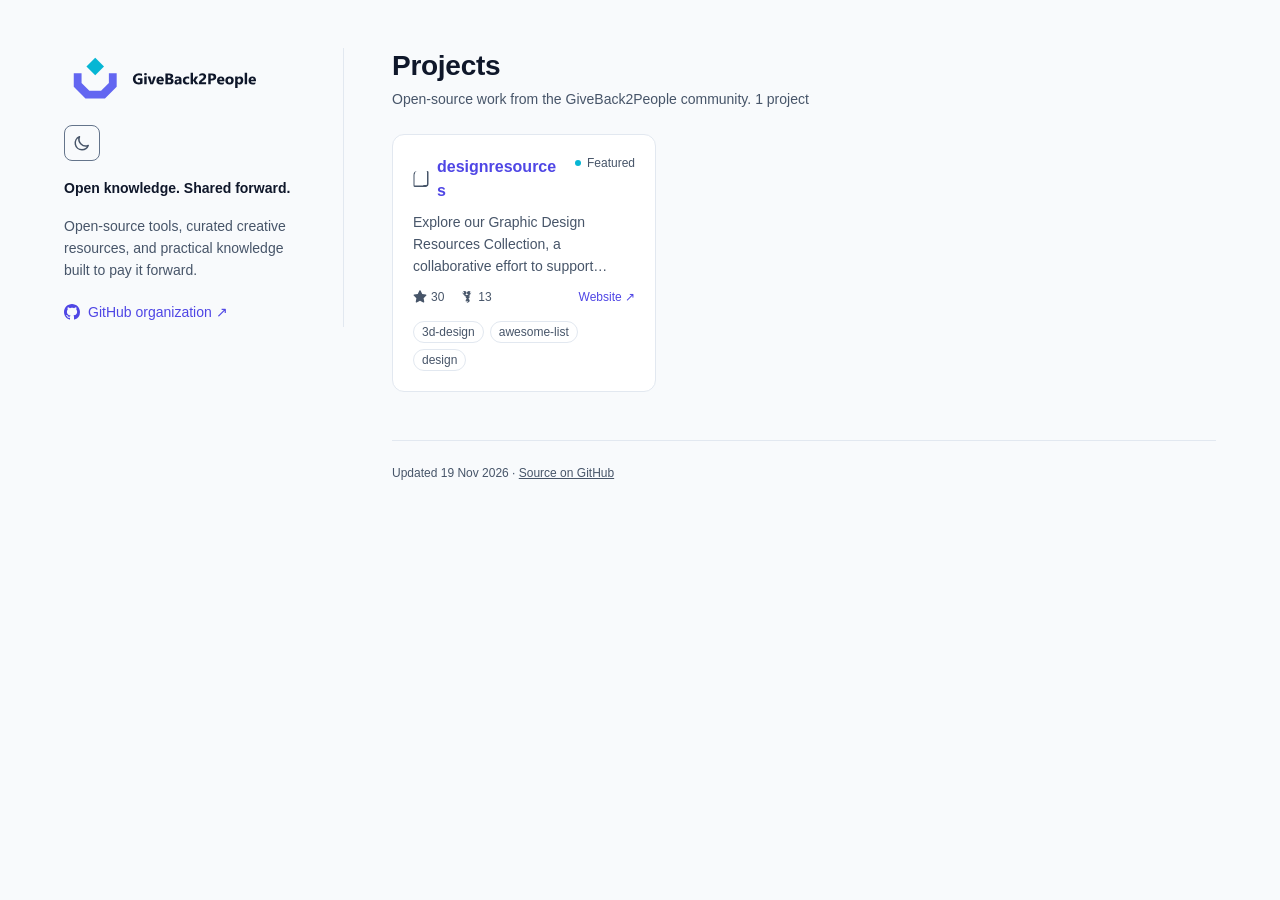
==== commit fcbe272d: "feat: rebuild showcase with Lift brand kit and static pre-rendering pipeline per SHOWCASE_GUIDELINE." ====
--- a/index.html
+++ b/index.html
@@ -4,253 +4,209 @@
   <meta charset="UTF-8">
   <meta name="viewport" content="width=device-width, initial-scale=1.0">
   
-  <!-- Color scheme declaration -->
+  <title>Projects · GiveBack2People</title>
+  <meta name="description" content="Open-source tools, curated creative resources, and practical knowledge built to pay it forward.">
   <meta name="color-scheme" content="light dark">
-  
+
+  <!-- Open Graph / Social Meta -->
+  <meta property="og:type" content="website">
+  <meta property="og:title" content="Projects · GiveBack2People">
+  <meta property="og:description" content="Open-source tools, curated creative resources, and practical knowledge built to pay it forward.">
+  <meta property="og:url" content="https://giveback2people.github.io/">
+  <meta property="og:image" content="https://giveback2people.github.io/images/avatar-dark.png">
+  <meta name="twitter:card" content="summary">
+
+  <!-- Favicons and Web Manifest from Lift Brand Kit -->
+  <link rel="icon" href="./icons/favicon.ico" sizes="16x16 32x32 48x48">
+  <link rel="icon" href="./icons/favicon.svg" type="image/svg+xml">
+  <link rel="apple-touch-icon" href="./icons/apple-touch-icon.png">
+  <link rel="manifest" href="./icons/site.webmanifest">
+  <meta name="theme-color" content="#0F172A">
+
+  <link rel="stylesheet" href="./styles.css">
+
   <!-- FOUC prevention inline script -->
   <script>
-    try {
-      const savedTheme = localStorage.getItem("color-scheme");
-      if (savedTheme) {
-        document.querySelector('meta[name="color-scheme"]').content = savedTheme;
+    (function () {
+  const STORAGE_KEY = 'theme';
+
+  function getSystemPreference() {
+    return window.matchMedia && window.matchMedia('(prefers-color-scheme: dark)').matches
+      ? 'dark'
+      : 'light';
+  }
+
+  function getActiveTheme() {
+    const stored = localStorage.getItem(STORAGE_KEY);
+    if (stored === 'light' || stored === 'dark') return stored;
+    return getSystemPreference();
+  }
+
+  function applyTheme(theme, save) {
+    document.documentElement.setAttribute('data-theme', theme);
+    const meta = document.querySelector('meta[name="color-scheme"]');
+    if (meta) meta.content = theme;
+
+    if (save) {
+      localStorage.setItem(STORAGE_KEY, theme);
+    }
+
+    const btn = document.getElementById('theme-toggle');
+    if (btn) {
+      const nextTheme = theme === 'dark' ? 'light' : 'dark';
+      const label = `Switch to ${nextTheme} theme`;
+      btn.setAttribute('aria-label', label);
+      btn.setAttribute('title', label);
+    }
+  }
+
+  // Set initial theme early to prevent FOUC
+  const initialTheme = getActiveTheme();
+  document.documentElement.setAttribute('data-theme', initialTheme);
+
+  // Setup interactive handlers once DOM is ready
+  function initToggle() {
+    const btn = document.getElementById('theme-toggle');
+    if (!btn) return;
+
+    applyTheme(getActiveTheme(), false);
+
+    btn.addEventListener('click', function () {
+      const current = getActiveTheme();
+      const next = current === 'dark' ? 'light' : 'dark';
+      applyTheme(next, true);
+    });
+
+    // Listen for OS scheme changes if user hasn't explicitly chosen
+    if (window.matchMedia) {
+      window.matchMedia('(prefers-color-scheme: dark)').addEventListener('change', function (e) {
+        if (!localStorage.getItem(STORAGE_KEY)) {
+          applyTheme(e.matches ? 'dark' : 'light', false);
+        }
+      });
+    }
+
+    // Sync across tabs
+    window.addEventListener('storage', function (e) {
+      if (e.key === STORAGE_KEY && (e.newValue === 'light' || e.newValue === 'dark')) {
+        applyTheme(e.newValue, false);
       }
-    } catch (e) {}
+    });
+  }
+
+  if (document.readyState === 'loading') {
+    document.addEventListener('DOMContentLoaded', initToggle);
+  } else {
+    initToggle();
+  }
+})();
+
   </script>
-
-  <title>GiveBack2People — Open Source & Creative Resources</title>
-  <meta name="description" content="Open-source tools, curated creative resources, and practical knowledge built to pay it forward.">
-  
-  <link rel="icon" type="image/x-icon" href="assets/favicon.ico">
-  <link rel="icon" type="image/svg+xml" href="assets/logo.svg">
-  <link rel="stylesheet" href="styles.css">
 </head>
 <body>
-  <div class="layout">
-    <!-- Header -->
-    <header class="header">
-      <a href="#" class="brand">
-        <img src="assets/logo.svg" alt="GiveBack2People Logo" class="brand-icon" width="32" height="32">
-        <span>GiveBack2People</span>
-      </a>
-
-      <div class="header-links">
-        <a href="https://github.com/GiveBack2People" class="nav-link" target="_blank" rel="noopener noreferrer">GitHub ↗</a>
-        <button id="theme-btn" class="theme-btn" type="button" aria-label="Toggle light or dark theme">
-          <svg class="icon-sun" fill="none" viewBox="0 0 24 24" stroke="currentColor" stroke-width="2" aria-hidden="true">
-            <path stroke-linecap="round" stroke-linejoin="round" d="M12 3v1m0 16v1m9-9h-1M4 12H3m15.364 6.364l-.707-.707M6.343 6.343l-.707-.707m12.728 0l-.707.707M6.343 17.657l-.707.707M16 12a4 4 0 11-8 0 4 4 0 018 0z" />
-          </svg>
-          <svg class="icon-moon" fill="none" viewBox="0 0 24 24" stroke="currentColor" stroke-width="2" aria-hidden="true">
-            <path stroke-linecap="round" stroke-linejoin="round" d="M20.354 15.354A9 9 0 018.646 3.646 9.003 9.003 0 0012 21a9.003 9.003 0 008.354-5.646z" />
-          </svg>
-          <span id="theme-label">Theme</span>
-        </button>
+  <a href="#main-content" class="skip-link">Skip to projects</a>
+
+  <div class="container">
+    <!-- Left Identity Rail -->
+    <header class="identity-rail">
+      <div class="rail-top-bar">
+        <a href="./" class="brand-link" aria-label="GiveBack2People Home">
+          <img src="./images/horizontal-color-light.svg" class="brand-logo logo-light" alt="GiveBack2People" width="200" height="62">
+          <img src="./images/horizontal-color-dark.svg" class="brand-logo logo-dark" alt="" aria-hidden="true" width="200" height="62">
+        </a>
+        <div class="rail-footer">
+          <button id="theme-toggle" class="theme-toggle-btn" type="button" aria-label="Switch to dark theme">
+            <!-- Sun Icon (Shown in Dark Theme) -->
+            <svg class="theme-icon-sun" fill="none" viewBox="0 0 24 24" stroke="currentColor" stroke-width="2" aria-hidden="true">
+              <path stroke-linecap="round" stroke-linejoin="round" d="M12 3v1m0 16v1m9-9h-1M4 12H3m15.364 6.364l-.707-.707M6.343 6.343l-.707-.707m12.728 0l-.707.707M6.343 17.657l-.707.707M16 12a4 4 0 11-8 0 4 4 0 018 0z" />
+            </svg>
+            <!-- Moon Icon (Shown in Light Theme) -->
+            <svg class="theme-icon-moon" fill="none" viewBox="0 0 24 24" stroke="currentColor" stroke-width="2" aria-hidden="true">
+              <path stroke-linecap="round" stroke-linejoin="round" d="M20.354 15.354A9 9 0 018.646 3.646 9.003 9.003 0 0012 21a9.003 9.003 0 008.354-5.646z" />
+            </svg>
+          </button>
+        </div>
       </div>
+
+      <p class="rail-tagline">Open knowledge. Shared forward.</p>
+      
+      <p class="rail-blurb">Open-source tools, curated creative resources, and practical knowledge built to pay it forward.</p>
+
+      <ul class="rail-links">
+        <li>
+          <a href="https://github.com/GiveBack2People" class="rail-link" target="_blank" rel="noopener noreferrer">
+            <svg viewBox="0 0 16 16" fill="currentColor" aria-hidden="true">
+              <path d="M8 0C3.58 0 0 3.58 0 8c0 3.54 2.29 6.53 5.47 7.59.4.07.55-.17.55-.38 0-.19-.01-.82-.01-1.49-2.01.37-2.53-.49-2.69-.94-.09-.23-.48-.94-.82-1.13-.28-.15-.68-.52-.01-.53.63-.01 1.08.58 1.23.82.72 1.21 1.87.87 2.33.66.07-.52.28-.87.51-1.07-1.78-.2-3.64-.89-3.64-3.95 0-.87.31-1.59.82-2.15-.08-.2-.36-1.02.08-2.12 0 0 .67-.21 2.2.82.64-.18 1.32-.27 2-.27.68 0 1.36.09 2 .27 1.53-1.04 2.2-.82 2.2-.82.44 1.1.16 1.92.08 2.12.51.56.82 1.27.82 2.15 0 3.07-1.87 3.75-3.65 3.95.29.25.54.73.54 1.48 0 1.07-.01 1.93-.01 2.2 0 .21.15.46.55.38A8.013 8.013 0 0016 8c0-4.42-3.58-8-8-8z"/>
+            </svg>
+            <span>GitHub organization ↗</span>
+          </a>
+        </li>
+      </ul>
     </header>
 
-    <!-- Intro -->
-    <main>
-      <section class="intro">
-        <h1 class="intro-title">GiveBack2People</h1>
-        <p class="intro-desc">
-          Open-source tools, curated creative resources, and practical knowledge built to pay it forward to creators and developers worldwide.
-        </p>
-      </section>
-
-      <!-- Projects Section -->
-      <section>
-        <div class="section-meta">
-          <span class="section-title" id="repo-count-label">Repositories</span>
-          <span class="sort-indicator">sorted by stars ↓</span>
-        </div>
-
-        <div id="repo-list" class="repo-list" aria-live="polite">
-          <!-- Loading skeleton -->
-          <div class="skeleton-card">
-            <div class="skeleton-line" style="width: 40%;"></div>
-            <div class="skeleton-line" style="width: 85%;"></div>
-            <div class="skeleton-line" style="width: 60%;"></div>
+    <!-- Main Content -->
+    <main id="main-content" class="main-content">
+      <header class="main-header">
+        <h1 class="main-title">Projects</h1>
+        <p class="main-subtitle">Open-source work from the GiveBack2People community. <span class="project-count">1 project</span></p>
+      </header>
+
+      <ul class="project-grid" aria-label="Open-source projects">
+        
+      <li class="project-grid-item">
+        <article class="project-card">
+          <div class="card-top">
+            <div class="card-title-group">
+              <svg class="repo-glyph" viewBox="0 0 16 16" fill="currentColor" aria-hidden="true">
+                <path d="M2 2.5A2.5 2.5 0 0 1 4.5 0h8.75a.75.75 0 0 1 .75.75v12.5a.75.75 0 0 1-.75.75h-2.5a.75.75 0 0 0 0 1.5h2.5a2.25 2.25 0 0 0 2.25-2.25V.75A2.25 2.25 0 0 0 13.25 0H4.5a4 4 0 0 0-4 4v10.5A1.5 1.5 0 0 0 2 16h11.25a.75.75 0 0 0 0-1.5H2a.5.5 0 0 1-.5-.5V4A2.5 2.5 0 0 1 2 2.5Z"/>
+              </svg>
+              <h2 class="card-title">
+                <a href="https://github.com/GiveBack2People/designresources" class="card-title-link">designresources</a>
+              </h2>
+            </div>
+            <span class="featured-badge"><span class="featured-dot" aria-hidden="true"></span>Featured</span>
           </div>
-        </div>
-      </section>
+
+          <p class="card-desc">Explore our Graphic Design Resources Collection, a collaborative effort to support designers, developers, and creatives alike. Find all kinds of resources to elevate your projects. Happy creating! 🎨✨</p>
+
+          <div class="card-meta">
+            
+
+            
+              <span class="meta-stat" title="30 stars">
+                <svg viewBox="0 0 16 16" fill="currentColor" aria-hidden="true">
+                  <path d="M8 .25a.75.75 0 0 1 .673.418l1.882 3.815 4.21.612a.75.75 0 0 1 .416 1.279l-3.046 2.97.719 4.192a.751.751 0 0 1-1.088.791L8 12.347l-3.766 1.98a.75.75 0 0 1-1.088-.79l.72-4.194L.818 6.374a.75.75 0 0 1 .416-1.28l4.21-.611L7.327.668A.75.75 0 0 1 8 .25Z"/>
+                </svg>
+                <span>30</span>
+              </span>
+
+            
+              <span class="meta-stat" title="13 forks">
+                <svg viewBox="0 0 16 16" fill="currentColor" aria-hidden="true">
+                  <path d="M5 5.372v.878c0 .414.336.75.75.75h4.5a.75.75 0 0 0 .75-.75v-.878a2.25 2.25 0 1 0-1.5 0v.128a.25.25 0 0 1-.25.25h-3a.25.25 0 0 1-.25-.25v-.128a2.25 2.25 0 1 0-1.5 0ZM3.25 3a.75.75 0 1 1 1.5 0 .75.75 0 0 1-1.5 0Zm8 0a.75.75 0 1 1 1.5 0 .75.75 0 0 1-1.5 0ZM8 10.128V8.25a2.25 2.25 0 0 0-1.5-2.122v-.256a1.75 1.75 0 0 1 1.5 1.728v2.5a2.25 2.25 0 1 0 1.5 0v-2.5A1.75 1.75 0 0 1 11 5.872v.256A2.25 2.25 0 0 0 9.5 8.25v1.878a2.25 2.25 0 1 0-1.5 0ZM8 13.75a.75.75 0 1 1 0-1.5.75.75 0 0 1 0 1.5Z"/>
+                </svg>
+                <span>13</span>
+              </span>
+
+            
+              <a href="https://giveback2people.github.io/designresources/" class="card-website-link" target="_blank" rel="noopener noreferrer">
+                Website ↗
+              </a>
+          </div>
+
+          
+            <div class="card-topics">
+              <span class="topic-pill">3d-design</span><span class="topic-pill">awesome-list</span><span class="topic-pill">design</span>
+            </div>
+        </article>
+      </li>
+    
+      </ul>
+
+      <footer class="site-footer">
+        <p>Updated 19 Nov 2026 · <a href="https://github.com/GiveBack2People/giveback2people.github.io" target="_blank" rel="noopener noreferrer">Source on GitHub</a></p>
+      </footer>
     </main>
-
-    <!-- Footer -->
-    <footer class="footer">
-      <div>
-        &copy; <span id="current-year"></span> GiveBack2People • Released under <a href="https://opensource.org/licenses/MIT" target="_blank" rel="noopener noreferrer">MIT</a>
-      </div>
-      <div>
-        <a href="https://github.com/GiveBack2People" target="_blank" rel="noopener noreferrer">github.com/GiveBack2People</a>
-      </div>
-    </footer>
   </div>
-
-  <script>
-    (function () {
-      // Dynamic year
-      const yearEl = document.getElementById('current-year');
-      if (yearEl) yearEl.textContent = new Date().getFullYear();
-
-      // Theme toggle
-      const metaColorScheme = document.querySelector('meta[name="color-scheme"]');
-      const themeBtn = document.getElementById('theme-btn');
-
-      function getCurrentScheme() {
-        const stored = localStorage.getItem('color-scheme');
-        if (stored === 'light' || stored === 'dark') return stored;
-        return window.matchMedia('(prefers-color-scheme: dark)').matches ? 'dark' : 'light';
-      }
-
-      function applyTheme(theme) {
-        if (theme === 'light' || theme === 'dark') {
-          metaColorScheme.content = theme;
-          localStorage.setItem('color-scheme', theme);
-        } else {
-          metaColorScheme.content = 'light dark';
-          localStorage.removeItem('color-scheme');
-        }
-      }
-
-      if (themeBtn) {
-        themeBtn.addEventListener('click', () => {
-          const next = getCurrentScheme() === 'dark' ? 'light' : 'dark';
-          applyTheme(next);
-        });
-      }
-
-      window.addEventListener('storage', (e) => {
-        if (e.key === 'color-scheme') {
-          metaColorScheme.content = e.newValue || 'light dark';
-        }
-      });
-
-      // Auto-sync repositories from GitHub API
-      const ORG_NAME = 'GiveBack2People';
-      const CACHE_KEY = `gh_repos_${ORG_NAME}`;
-      const CACHE_TTL = 10 * 60 * 1000; // 10 minutes cache
-      const container = document.getElementById('repo-list');
-      const countLabel = document.getElementById('repo-count-label');
-
-      function renderRepos(repos) {
-        if (!repos || repos.length === 0) {
-          container.innerHTML = `
-            <div class="empty-state">
-              No public repositories found. Check back soon or visit <a href="https://github.com/${ORG_NAME}" target="_blank" rel="noopener noreferrer">GitHub</a>.
-            </div>`;
-          return;
-        }
-
-        countLabel.textContent = `Repositories (${repos.length})`;
-
-        container.innerHTML = repos.map(repo => {
-          const hasHomepage = repo.homepage && repo.homepage.trim() !== '';
-          const primaryLink = hasHomepage ? repo.homepage : repo.html_url;
-          const stars = repo.stargazers_count || 0;
-          const description = repo.description || 'No description provided.';
-          const topics = Array.isArray(repo.topics) ? repo.topics.slice(0, 5) : [];
-
-          return `
-            <article class="repo-card">
-              <div class="repo-top">
-                <div class="repo-title-group">
-                  <a href="${primaryLink}" class="repo-name" target="_blank" rel="noopener noreferrer">${repo.name}</a>
-                  ${hasHomepage ? `
-                    <a href="${repo.homepage}" class="live-pill" target="_blank" rel="noopener noreferrer" title="View live documentation/site">
-                      ● Live Site ↗
-                    </a>` : ''}
-                </div>
-                <div class="stars-count" title="${stars} GitHub Stars">
-                  <svg viewBox="0 0 24 24" fill="currentColor" aria-hidden="true">
-                    <path d="M12 17.27L18.18 21l-1.64-7.03L22 9.24l-7.19-.61L12 2 9.19 8.63 2 9.24l5.46 4.73L5.82 21z" />
-                  </svg>
-                  <span>${stars}</span>
-                </div>
-              </div>
-
-              <p class="repo-desc">${escapeHtml(description)}</p>
-
-              <div class="repo-bottom">
-                <div class="repo-tags">
-                  ${repo.language ? `<span class="tag" style="font-weight:600;">${escapeHtml(repo.language)}</span>` : ''}
-                  ${topics.map(t => `<span class="tag">${escapeHtml(t)}</span>`).join('')}
-                </div>
-
-                <div class="repo-links">
-                  ${hasHomepage ? `<a href="${repo.homepage}" class="action-link" target="_blank" rel="noopener noreferrer">Live Site ↗</a>` : ''}
-                  <a href="${repo.html_url}" class="action-link" target="_blank" rel="noopener noreferrer">Source ↗</a>
-                </div>
-              </div>
-            </article>
-          `;
-        }).join('');
-      }
-
-      function escapeHtml(str) {
-        if (!str) return '';
-        return str
-          .replace(/&/g, '&amp;')
-          .replace(/</g, '&lt;')
-          .replace(/>/g, '&gt;')
-          .replace(/"/g, '&quot;')
-          .replace(/'/g, '&#039;');
-      }
-
-      function fetchRepositories() {
-        // Try sessionStorage cache first
-        try {
-          const cached = sessionStorage.getItem(CACHE_KEY);
-          if (cached) {
-            const parsed = JSON.parse(cached);
-            if (Date.now() - parsed.timestamp < CACHE_TTL) {
-              renderRepos(parsed.data);
-              return;
-            }
-          }
-        } catch (e) {}
-
-        // Fetch fresh data from GitHub REST API
-        fetch(`https://api.github.com/orgs/${ORG_NAME}/repos?per_page=100`)
-          .then(res => {
-            if (!res.ok) throw new Error(`HTTP error ${res.status}`);
-            return res.json();
-          })
-          .then(data => {
-            // Filter out internal repos (.github and the github.io root site)
-            const filtered = data.filter(r => {
-              const name = r.name.toLowerCase();
-              return name !== '.github' && name !== `${ORG_NAME.toLowerCase()}.github.io`;
-            });
-
-            // Sort by stars descending (user preference)
-            filtered.sort((a, b) => {
-              const starsDiff = (b.stargazers_count || 0) - (a.stargazers_count || 0);
-              if (starsDiff !== 0) return starsDiff;
-              return new Date(b.pushed_at) - new Date(a.pushed_at);
-            });
-
-            // Cache in sessionStorage
-            try {
-              sessionStorage.setItem(CACHE_KEY, JSON.stringify({
-                timestamp: Date.now(),
-                data: filtered
-              }));
-            } catch (e) {}
-
-            renderRepos(filtered);
-          })
-          .catch(err => {
-            console.error('Failed to fetch repositories:', err);
-            // Fallback rendering
-            container.innerHTML = `
-              <div class="empty-state">
-                <p>Could not dynamically load projects. View them directly on GitHub:</p>
-                <p style="margin-top:0.5rem;"><a href="https://github.com/${ORG_NAME}" target="_blank" rel="noopener noreferrer" class="action-link">github.com/${ORG_NAME} ↗</a></p>
-              </div>`;
-          });
-      }
-
-      fetchRepositories();
-    })();
-  </script>
 </body>
 </html>
--- a/styles.css
+++ b/styles.css
@@ -1,413 +1,563 @@
+/* Lift Brand Tokens */
 :root {
-  /* System-based fallback tokens */
-  --bg: #ffffff;
-  --bg-subtle: #f8fafc;
-  --bg-card: #ffffff;
-  --border: #e2e8f0;
-  --border-hover: #94a3b8;
-  --text: #0f172a;
-  --text-muted: #64748b;
-  --text-dim: #94a3b8;
-  --accent: #2563eb;
-  --accent-light: #eff6ff;
-  --star-color: #eab308;
-  --badge-live-bg: #ecfdf5;
-  --badge-live-text: #047857;
-  --badge-live-border: #a7f3d0;
-  --tag-bg: #f1f5f9;
-  --tag-text: #475569;
-
-  @media (prefers-color-scheme: dark) {
-    --bg: #0b0f17;
-    --bg-subtle: #111827;
-    --bg-card: #0f172a;
-    --border: #1e293b;
-    --border-hover: #475569;
-    --text: #f8fafc;
-    --text-muted: #94a3b8;
-    --text-dim: #64748b;
-    --accent: #3b82f6;
-    --accent-light: rgba(59, 130, 246, 0.12);
-    --star-color: #facc15;
-    --badge-live-bg: rgba(16, 185, 129, 0.12);
-    --badge-live-text: #34d399;
-    --badge-live-border: rgba(16, 185, 129, 0.25);
-    --tag-bg: #1e293b;
-    --tag-text: #94a3b8;
-  }
-
-  /* Modern light-dark() CSS color tokens */
-  @supports (color: light-dark(white, black)) {
-    --bg: light-dark(#ffffff, #0b0f17);
-    --bg-subtle: light-dark(#f8fafc, #111827);
-    --bg-card: light-dark(#ffffff, #0f172a);
-    --border: light-dark(#e2e8f0, #1e293b);
-    --border-hover: light-dark(#94a3b8, #475569);
-    --text: light-dark(#0f172a, #f8fafc);
-    --text-muted: light-dark(#64748b, #94a3b8);
-    --text-dim: light-dark(#94a3b8, #64748b);
-    --accent: light-dark(#2563eb, #3b82f6);
-    --accent-light: light-dark(#eff6ff, rgba(59, 130, 246, 0.12));
-    --badge-live-bg: light-dark(#ecfdf5, rgba(16, 185, 129, 0.12));
-    --badge-live-text: light-dark(#047857, #34d399);
-    --badge-live-border: light-dark(#a7f3d0, rgba(16, 185, 129, 0.25));
-    --tag-bg: light-dark(#f1f5f9, #1e293b);
-    --tag-text: light-dark(#475569, #94a3b8);
-  }
-
+  --bg: #F8FAFC;
+  --surface: #FFFFFF;
+  --border: #E2E8F0;
+  --control-border: #64748B;
+  --text: #0F172A;
+  --text-muted: #475569;
+  --link: #4F46E5;
+  --accent: #6366F1;
+  --highlight: #06B6D4;
   color-scheme: light dark;
-
-  &:has(> head > meta[name="color-scheme"][content="dark"]) {
-    color-scheme: dark;
-  }
-  &:has(> head > meta[name="color-scheme"][content="light"]) {
-    color-scheme: light;
-  }
-}
-
+}
+
+@media (prefers-color-scheme: dark) {
+  :root:not([data-theme="light"]) {
+    --bg: #0F172A;
+    --surface: #131C31;
+    --border: #1E293B;
+    --control-border: #64748B;
+    --text: #E2E8F0;
+    --text-muted: #94A3B8;
+    --link: #818CF8;
+    --accent: #6366F1;
+    --highlight: #06B6D4;
+  }
+}
+
+:root[data-theme="dark"] {
+  --bg: #0F172A;
+  --surface: #131C31;
+  --border: #1E293B;
+  --control-border: #64748B;
+  --text: #E2E8F0;
+  --text-muted: #94A3B8;
+  --link: #818CF8;
+  --accent: #6366F1;
+  --highlight: #06B6D4;
+}
+
+:root[data-theme="light"] {
+  --bg: #F8FAFC;
+  --surface: #FFFFFF;
+  --border: #E2E8F0;
+  --control-border: #64748B;
+  --text: #0F172A;
+  --text-muted: #475569;
+  --link: #4F46E5;
+  --accent: #6366F1;
+  --highlight: #06B6D4;
+}
+
+/* Reset & Base */
 *, *::before, *::after {
   box-sizing: border-box;
   margin: 0;
   padding: 0;
 }
 
-body {
+html {
+  font-family: -apple-system, BlinkMacSystemFont, "Segoe UI", Roboto, "Helvetica Neue", Arial, sans-serif;
+  line-height: 1.5;
   background-color: var(--bg);
   color: var(--text);
-  font-family: -apple-system, BlinkMacSystemFont, "Segoe UI", Roboto, "Helvetica Neue", Arial, sans-serif;
-  line-height: 1.55;
-  font-size: 0.95rem;
+  -webkit-font-smoothing: antialiased;
+}
+
+body {
   min-height: 100vh;
   display: flex;
   flex-direction: column;
-  transition: background-color 0.2s ease, color 0.2s ease;
-  padding: 0 1.25rem;
-}
-
-.layout {
-  max-width: 760px;
+}
+
+/* Skip Link */
+.skip-link {
+  position: absolute;
+  top: -999px;
+  left: 24px;
+  background: var(--surface);
+  color: var(--link);
+  padding: 8px 16px;
+  border: 2px solid var(--accent);
+  border-radius: 6px;
+  z-index: 1000;
+  text-decoration: none;
+  font-weight: 600;
+  font-size: 14px;
+}
+
+.skip-link:focus {
+  top: 16px;
+}
+
+/* Container */
+.container {
+  max-width: 1200px;
   width: 100%;
   margin: 0 auto;
+  padding: 48px 24px;
+  display: flex;
+  align-items: flex-start;
+  gap: 48px;
+  flex: 1;
+}
+
+/* Identity Rail */
+.identity-rail {
+  width: 280px;
+  flex-shrink: 0;
+  position: sticky;
+  top: 48px;
+  padding-right: 32px;
+  border-right: 1px solid var(--border);
   display: flex;
   flex-direction: column;
+  gap: 16px;
+}
+
+.brand-link {
+  display: inline-block;
+  text-decoration: none;
+  line-height: 0;
+}
+
+.brand-logo {
+  width: 200px;
+  height: auto;
+  aspect-ratio: 820 / 256;
+  display: block;
+}
+
+/* Logo theme switching */
+.logo-light { display: block; }
+.logo-dark { display: none; }
+
+@media (prefers-color-scheme: dark) {
+  :root:not([data-theme="light"]) .logo-light { display: none; }
+  :root:not([data-theme="light"]) .logo-dark { display: block; }
+}
+
+:root[data-theme="dark"] .logo-light { display: none; }
+:root[data-theme="dark"] .logo-dark { display: block; }
+:root[data-theme="light"] .logo-light { display: block; }
+:root[data-theme="light"] .logo-dark { display: none; }
+
+.rail-tagline {
+  font-size: 14px;
+  line-height: 22px;
+  font-weight: 600;
+  color: var(--text);
+}
+
+.rail-blurb {
+  font-size: 14px;
+  line-height: 22px;
+  font-weight: 400;
+  color: var(--text-muted);
+}
+
+.rail-links {
+  display: flex;
+  flex-direction: column;
+  gap: 12px;
+  margin-top: 4px;
+  list-style: none;
+}
+
+.rail-link {
+  font-size: 14px;
+  line-height: 22px;
+  color: var(--link);
+  text-decoration: none;
+  display: inline-flex;
+  align-items: center;
+  gap: 8px;
+  width: fit-content;
+}
+
+.rail-link:hover {
+  text-decoration: underline;
+}
+
+.rail-link svg {
+  width: 16px;
+  height: 16px;
+  flex-shrink: 0;
+}
+
+.rail-footer {
+  margin-top: 8px;
+  display: flex;
+  align-items: center;
+}
+
+/* Theme Toggle Button */
+.theme-toggle-btn {
+  width: 36px;
+  height: 36px;
+  border-radius: 8px;
+  border: 1px solid var(--control-border);
+  background: transparent;
+  color: var(--text-muted);
+  cursor: pointer;
+  display: inline-flex;
+  align-items: center;
+  justify-content: center;
+  padding: 0;
+  transition: color 150ms ease, border-color 150ms ease;
+}
+
+.theme-toggle-btn:hover {
+  color: var(--text);
+  border-color: var(--text);
+}
+
+.theme-toggle-btn:focus-visible {
+  outline: 2px solid var(--accent);
+  outline-offset: 2px;
+}
+
+.theme-toggle-btn svg {
+  width: 18px;
+  height: 18px;
+  display: block;
+}
+
+.theme-icon-sun, .theme-icon-moon {
+  display: none;
+}
+
+@media (prefers-color-scheme: dark) {
+  :root:not([data-theme="light"]) .theme-icon-sun { display: block; }
+  :root:not([data-theme="light"]) .theme-icon-moon { display: none; }
+}
+
+@media (prefers-color-scheme: light) {
+  :root:not([data-theme="dark"]) .theme-icon-sun { display: none; }
+  :root:not([data-theme="dark"]) .theme-icon-moon { display: block; }
+}
+
+:root[data-theme="dark"] .theme-icon-sun { display: block !important; }
+:root[data-theme="dark"] .theme-icon-moon { display: none !important; }
+:root[data-theme="light"] .theme-icon-sun { display: none !important; }
+:root[data-theme="light"] .theme-icon-moon { display: block !important; }
+
+/* Main Showcase Column */
+.main-content {
   flex: 1;
-}
-
-/* Header */
-.header {
-  padding: 2.5rem 0 2rem;
-  display: flex;
-  align-items: center;
+  min-width: 0;
+  display: flex;
+  flex-direction: column;
+}
+
+.main-header {
+  margin-bottom: 24px;
+}
+
+.main-title {
+  font-size: 28px;
+  line-height: 36px;
+  font-weight: 600;
+  letter-spacing: -0.01em;
+  color: var(--text);
+  margin-bottom: 4px;
+}
+
+.main-subtitle {
+  font-size: 14px;
+  line-height: 22px;
+  color: var(--text-muted);
+}
+
+/* Card Grid */
+.project-grid {
+  display: grid;
+  grid-template-columns: repeat(auto-fill, minmax(260px, 1fr));
+  gap: 16px;
+  list-style: none;
+  margin-bottom: 48px;
+}
+
+/* Card */
+.project-card {
+  position: relative;
+  background-color: var(--surface);
+  border: 1px solid var(--border);
+  border-radius: 12px;
+  padding: 20px;
+  min-height: 140px;
+  display: flex;
+  flex-direction: column;
+  gap: 12px;
+  transition: border-color 150ms ease, transform 150ms ease;
+}
+
+@media (prefers-reduced-motion: no-preference) {
+  .project-card:hover {
+    border-color: color-mix(in srgb, var(--accent) 50%, var(--border));
+    transform: translateY(-1px);
+  }
+}
+
+@media (prefers-reduced-motion: reduce) {
+  .project-card:hover {
+    border-color: color-mix(in srgb, var(--accent) 50%, var(--border));
+  }
+}
+
+.card-top {
+  display: flex;
+  align-items: flex-start;
   justify-content: space-between;
-  border-bottom: 1px solid var(--border);
-}
-
-.brand {
-  display: flex;
-  align-items: center;
-  gap: 0.75rem;
+  gap: 12px;
+}
+
+.card-title-group {
+  display: flex;
+  align-items: center;
+  gap: 8px;
+  min-width: 0;
+}
+
+.repo-glyph {
+  width: 16px;
+  height: 16px;
+  flex-shrink: 0;
+  color: var(--text-muted);
+}
+
+.card-title {
+  font-size: 16px;
+  line-height: 24px;
+  font-weight: 600;
+  color: var(--link);
+  word-break: break-word;
+}
+
+.card-title-link {
+  color: inherit;
   text-decoration: none;
-  color: var(--text);
-  font-weight: 600;
-  font-size: 1.05rem;
-  letter-spacing: -0.01em;
-}
-
-.brand-icon {
-  width: 32px;
-  height: 32px;
-  border-radius: 8px;
-}
-
-.header-links {
-  display: flex;
-  align-items: center;
-  gap: 1rem;
-}
-
-.nav-link {
-  color: var(--text-muted);
-  text-decoration: none;
-  font-size: 0.9rem;
-  transition: color 0.15s ease;
-}
-
-.nav-link:hover {
-  color: var(--text);
-}
-
-/* Theme Toggle Button */
-.theme-btn {
-  background: transparent;
-  border: 1px solid var(--border);
-  border-radius: 6px;
-  padding: 0.35rem 0.6rem;
-  font-size: 0.8rem;
-  cursor: pointer;
-  color: var(--text-muted);
+}
+
+.card-title-link::after {
+  content: "";
+  position: absolute;
+  inset: 0;
+  z-index: 0;
+  border-radius: 12px;
+}
+
+.card-title-link:hover {
+  text-decoration: underline;
+}
+
+.card-title-link:focus-visible::after {
+  outline: 2px solid var(--accent);
+  outline-offset: 2px;
+}
+
+/* Featured Badge */
+.featured-badge {
   display: inline-flex;
   align-items: center;
-  gap: 0.35rem;
-  transition: all 0.15s ease;
-}
-
-.theme-btn:hover {
-  border-color: var(--border-hover);
-  color: var(--text);
-}
-
-.icon-sun, .icon-moon {
+  gap: 6px;
+  font-size: 12px;
+  line-height: 16px;
+  font-weight: 500;
+  color: var(--text-muted);
+  flex-shrink: 0;
+}
+
+.featured-dot {
+  width: 6px;
+  height: 6px;
+  border-radius: 50%;
+  background-color: var(--highlight);
+}
+
+/* Card Description */
+.card-desc {
+  font-size: 14px;
+  line-height: 22px;
+  color: var(--text-muted);
+  display: -webkit-box;
+  -webkit-line-clamp: 3;
+  -webkit-box-orient: vertical;
+  overflow: hidden;
+  margin-top: -4px;
+}
+
+/* Card Meta Row */
+.card-meta {
+  margin-top: auto;
+  display: flex;
+  align-items: center;
+  flex-wrap: wrap;
+  gap: 16px;
+  font-size: 12px;
+  line-height: 16px;
+  font-weight: 500;
+  font-variant-numeric: tabular-nums;
+  color: var(--text-muted);
+}
+
+.meta-lang {
+  display: inline-flex;
+  align-items: center;
+  gap: 6px;
+}
+
+.lang-dot {
+  width: 8px;
+  height: 8px;
+  border-radius: 50%;
+  background-color: var(--text-muted);
+}
+
+.meta-stat {
+  display: inline-flex;
+  align-items: center;
+  gap: 4px;
+}
+
+.meta-stat svg {
   width: 14px;
   height: 14px;
-  display: none;
-}
-
-@media (prefers-color-scheme: dark) {
-  .icon-sun { display: inline-block; }
-  .icon-moon { display: none; }
-}
-@media (prefers-color-scheme: light) {
-  .icon-sun { display: none; }
-  .icon-moon { display: inline-block; }
-}
-
-:root:has(> head > meta[name="color-scheme"][content="dark"]) .icon-sun { display: inline-block !important; }
-:root:has(> head > meta[name="color-scheme"][content="dark"]) .icon-moon { display: none !important; }
-:root:has(> head > meta[name="color-scheme"][content="light"]) .icon-sun { display: none !important; }
-:root:has(> head > meta[name="color-scheme"][content="light"]) .icon-moon { display: inline-block !important; }
-
-/* Intro / About */
-.intro {
-  padding: 2.75rem 0 2rem;
-}
-
-.intro-title {
-  font-size: 1.75rem;
-  font-weight: 700;
-  letter-spacing: -0.025em;
-  margin-bottom: 0.5rem;
-}
-
-.intro-desc {
-  color: var(--text-muted);
-  font-size: 1.05rem;
-  line-height: 1.6;
-  max-width: 680px;
-}
-
-/* Section Header */
-.section-meta {
-  display: flex;
-  align-items: center;
-  justify-content: space-between;
-  margin-top: 1.5rem;
-  margin-bottom: 1.25rem;
-  padding-bottom: 0.5rem;
-  border-bottom: 1px solid var(--border);
-}
-
-.section-title {
-  font-size: 0.85rem;
-  text-transform: uppercase;
-  letter-spacing: 0.05em;
-  font-weight: 600;
-  color: var(--text-muted);
-}
-
-.sort-indicator {
-  font-size: 0.775rem;
-  color: var(--text-dim);
-  font-family: ui-monospace, SFMono-Regular, Menlo, Monaco, Consolas, monospace;
-}
-
-/* Repo List */
-.repo-list {
-  display: flex;
-  flex-direction: column;
-  gap: 1rem;
-  margin-bottom: 3.5rem;
-}
-
-.repo-card {
+  flex-shrink: 0;
+}
+
+.card-website-link {
+  position: relative;
+  z-index: 1;
+  color: var(--link);
+  text-decoration: none;
+  font-weight: 500;
+  margin-left: auto;
+}
+
+.card-website-link:hover {
+  text-decoration: underline;
+}
+
+.card-website-link:focus-visible {
+  outline: 2px solid var(--accent);
+  outline-offset: 2px;
+  border-radius: 2px;
+}
+
+/* Topics */
+.card-topics {
+  display: flex;
+  flex-wrap: wrap;
+  gap: 6px;
+  margin-top: 4px;
+}
+
+.topic-pill {
+  font-size: 12px;
+  line-height: 16px;
+  font-weight: 400;
+  padding: 2px 8px;
+  border-radius: 9999px;
   border: 1px solid var(--border);
-  border-radius: 10px;
-  background-color: var(--bg-card);
-  padding: 1.25rem 1.35rem;
-  transition: border-color 0.15s ease, transform 0.15s ease;
-}
-
-.repo-card:hover {
-  border-color: var(--border-hover);
-  transform: translateY(-1px);
-}
-
-.repo-top {
-  display: flex;
-  align-items: baseline;
-  justify-content: space-between;
-  gap: 1rem;
-  margin-bottom: 0.4rem;
-}
-
-.repo-title-group {
-  display: flex;
-  align-items: center;
-  gap: 0.6rem;
-  flex-wrap: wrap;
-}
-
-.repo-name {
-  font-weight: 600;
-  font-size: 1.1rem;
-  color: var(--text);
-  text-decoration: none;
-  font-family: ui-monospace, SFMono-Regular, Menlo, Monaco, Consolas, monospace;
-}
-
-.repo-name:hover {
-  color: var(--accent);
+  color: var(--text-muted);
+}
+
+/* Empty State */
+.empty-state {
+  border: 1px dashed var(--border);
+  border-radius: 12px;
+  padding: 32px;
+  text-align: center;
+  font-size: 14px;
+  color: var(--text-muted);
+}
+
+.empty-state a {
+  color: var(--link);
   text-decoration: underline;
 }
 
-.live-pill {
-  font-size: 0.72rem;
-  font-weight: 500;
-  background-color: var(--badge-live-bg);
-  color: var(--badge-live-text);
-  border: 1px solid var(--badge-live-border);
-  padding: 0.1rem 0.45rem;
-  border-radius: 9999px;
-  text-decoration: none;
-  display: inline-flex;
-  align-items: center;
-  gap: 0.3rem;
-}
-
-.live-pill:hover {
-  filter: brightness(0.95);
-}
-
-.stars-count {
-  display: inline-flex;
-  align-items: center;
-  gap: 0.25rem;
-  font-size: 0.85rem;
-  color: var(--text-muted);
-  font-family: ui-monospace, SFMono-Regular, Menlo, Monaco, Consolas, monospace;
-  font-weight: 500;
-  white-space: nowrap;
-}
-
-.stars-count svg {
-  color: var(--star-color);
-  width: 14px;
-  height: 14px;
-}
-
-.repo-desc {
-  color: var(--text-muted);
-  font-size: 0.92rem;
-  line-height: 1.5;
-  margin-bottom: 0.9rem;
-}
-
-.repo-bottom {
-  display: flex;
-  align-items: center;
-  justify-content: space-between;
-  flex-wrap: wrap;
-  gap: 0.75rem;
-  padding-top: 0.6rem;
-  border-top: 1px solid color-mix(in srgb, var(--border) 60%, transparent);
-}
-
-.repo-tags {
-  display: flex;
-  flex-wrap: wrap;
-  gap: 0.4rem;
-}
-
-.tag {
-  background-color: var(--tag-bg);
-  color: var(--tag-text);
-  font-size: 0.72rem;
-  padding: 0.15rem 0.45rem;
-  border-radius: 4px;
-  font-family: ui-monospace, SFMono-Regular, Menlo, Monaco, Consolas, monospace;
-}
-
-.repo-links {
-  display: flex;
-  align-items: center;
-  gap: 0.85rem;
-}
-
-.action-link {
-  color: var(--accent);
-  text-decoration: none;
-  font-size: 0.85rem;
-  font-weight: 500;
-  display: inline-flex;
-  align-items: center;
-  gap: 0.25rem;
-}
-
-.action-link:hover {
-  text-decoration: underline;
-}
-
-/* Skeleton Loading State */
-.skeleton-card {
-  border: 1px solid var(--border);
-  border-radius: 10px;
-  padding: 1.5rem;
-  display: flex;
-  flex-direction: column;
-  gap: 0.75rem;
-}
-
-.skeleton-line {
-  background: color-mix(in srgb, var(--text-muted) 15%, transparent);
-  border-radius: 4px;
-  height: 14px;
-  animation: pulse 1.5s infinite ease-in-out;
-}
-
-@keyframes pulse {
-  0% { opacity: 0.5; }
-  50% { opacity: 0.9; }
-  100% { opacity: 0.5; }
-}
-
-/* Error/Empty state */
-.empty-state {
-  text-align: center;
-  padding: 2.5rem 1rem;
-  color: var(--text-muted);
-  border: 1px dashed var(--border);
-  border-radius: 10px;
-}
-
 /* Footer */
-.footer {
+.site-footer {
   margin-top: auto;
   border-top: 1px solid var(--border);
-  padding: 2rem 0 2.5rem;
-  display: flex;
-  align-items: center;
-  justify-content: space-between;
-  flex-wrap: wrap;
-  gap: 1rem;
-  font-size: 0.825rem;
-  color: var(--text-muted);
-}
-
-.footer a {
+  padding: 24px 0 0;
+  font-size: 12px;
+  line-height: 16px;
+  color: var(--text-muted);
+}
+
+.site-footer a {
   color: inherit;
   text-decoration: underline;
-  text-underline-offset: 2px;
-}
-
-.footer a:hover {
+}
+
+.site-footer a:hover {
   color: var(--text);
 }
+
+/* Responsive Breakpoints */
+@media (max-width: 1023px) {
+  .container {
+    flex-direction: column;
+    padding: 32px 24px;
+    gap: 32px;
+  }
+
+  .identity-rail {
+    width: 100%;
+    position: static;
+    padding-right: 0;
+    border-right: none;
+    border-bottom: 1px solid var(--border);
+    padding-bottom: 24px;
+  }
+
+  .rail-top-bar {
+    display: flex;
+    align-items: center;
+    justify-content: space-between;
+    width: 100%;
+  }
+
+  .rail-footer {
+    margin-top: 0;
+  }
+
+  .rail-links {
+    flex-direction: row;
+    flex-wrap: wrap;
+    gap: 16px;
+  }
+
+  .project-grid {
+    grid-template-columns: repeat(2, 1fr);
+  }
+}
+
+@media (max-width: 639px) {
+  .container {
+    padding: 24px 16px;
+    gap: 24px;
+  }
+
+  .brand-logo {
+    width: 180px;
+  }
+
+  .project-grid {
+    grid-template-columns: 1fr;
+    gap: 12px;
+  }
+
+  .theme-toggle-btn {
+    min-width: 44px;
+    min-height: 44px;
+  }
+
+  .rail-link {
+    min-height: 44px;
+  }
+}
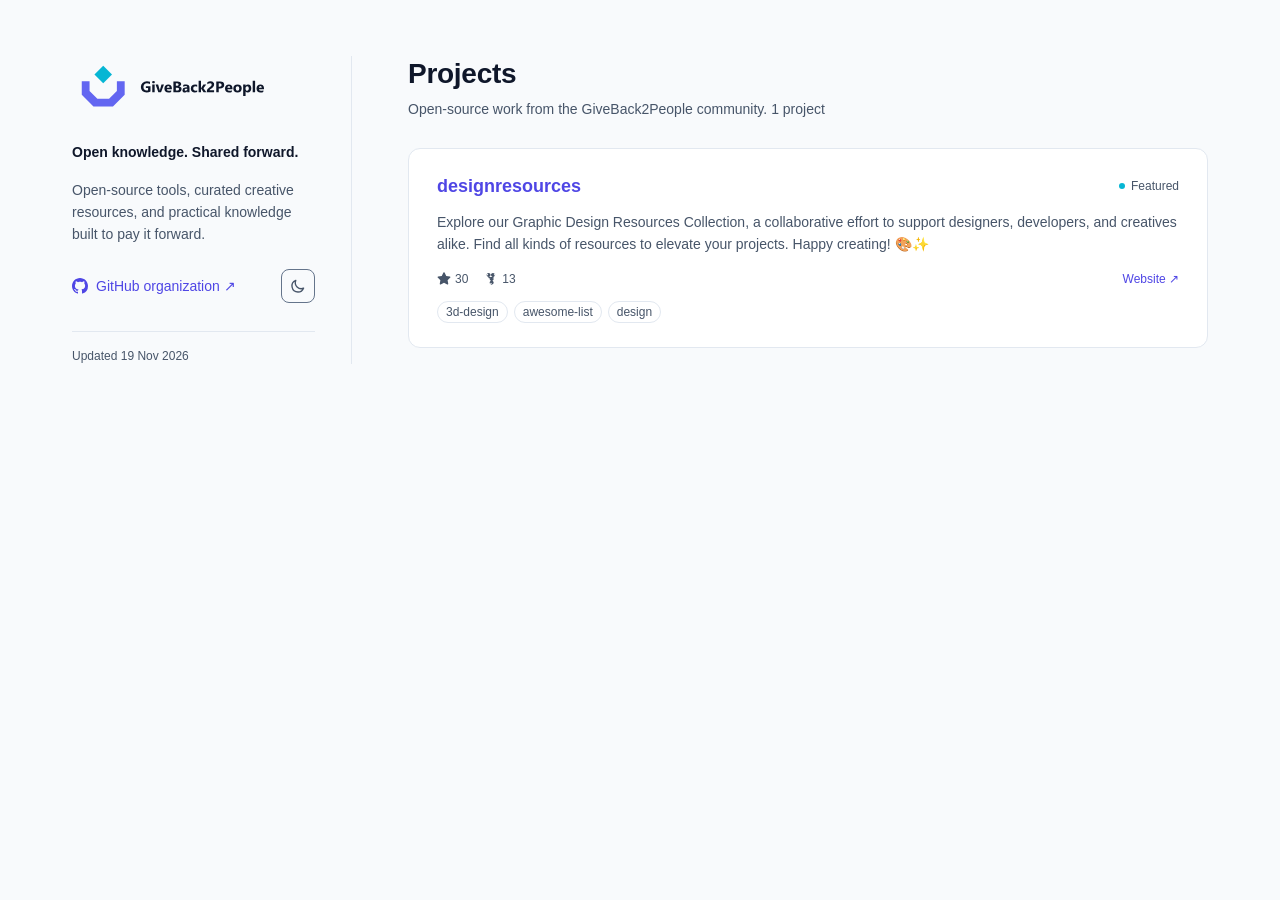
==== commit 78451321: "feat: switch to wide 1-per-line cards without glyphs and move updated date to rail" ====
--- a/index.html
+++ b/index.html
@@ -23,7 +23,538 @@
   <link rel="manifest" href="./icons/site.webmanifest">
   <meta name="theme-color" content="#0F172A">
 
-  <link rel="stylesheet" href="./styles.css">
+  <!-- Inlined Stylesheet for Instant 0ms Load & Zero Cache Mismatch -->
+  <style>
+    /* Lift Brand Tokens */
+:root {
+  --bg: #F8FAFC;
+  --surface: #FFFFFF;
+  --border: #E2E8F0;
+  --control-border: #64748B;
+  --text: #0F172A;
+  --text-muted: #475569;
+  --link: #4F46E5;
+  --accent: #6366F1;
+  --highlight: #06B6D4;
+  color-scheme: light dark;
+}
+
+@media (prefers-color-scheme: dark) {
+  :root:not([data-theme="light"]) {
+    --bg: #0F172A;
+    --surface: #131C31;
+    --border: #1E293B;
+    --control-border: #64748B;
+    --text: #E2E8F0;
+    --text-muted: #94A3B8;
+    --link: #818CF8;
+    --accent: #6366F1;
+    --highlight: #06B6D4;
+  }
+}
+
+:root[data-theme="dark"] {
+  --bg: #0F172A;
+  --surface: #131C31;
+  --border: #1E293B;
+  --control-border: #64748B;
+  --text: #E2E8F0;
+  --text-muted: #94A3B8;
+  --link: #818CF8;
+  --accent: #6366F1;
+  --highlight: #06B6D4;
+}
+
+:root[data-theme="light"] {
+  --bg: #F8FAFC;
+  --surface: #FFFFFF;
+  --border: #E2E8F0;
+  --control-border: #64748B;
+  --text: #0F172A;
+  --text-muted: #475569;
+  --link: #4F46E5;
+  --accent: #6366F1;
+  --highlight: #06B6D4;
+}
+
+/* Reset & Base */
+*, *::before, *::after {
+  box-sizing: border-box;
+  margin: 0;
+  padding: 0;
+}
+
+html {
+  font-family: -apple-system, BlinkMacSystemFont, "Segoe UI", Roboto, "Helvetica Neue", Arial, sans-serif;
+  line-height: 1.5;
+  background-color: var(--bg);
+  color: var(--text);
+  -webkit-font-smoothing: antialiased;
+}
+
+body {
+  min-height: 100vh;
+  display: flex;
+  flex-direction: column;
+}
+
+/* Skip Link */
+.skip-link {
+  position: absolute;
+  top: -999px;
+  left: 24px;
+  background: var(--surface);
+  color: var(--link);
+  padding: 8px 16px;
+  border: 2px solid var(--accent);
+  border-radius: 6px;
+  z-index: 1000;
+  text-decoration: none;
+  font-weight: 600;
+  font-size: 14px;
+}
+
+.skip-link:focus {
+  top: 16px;
+}
+
+/* Container: Centered at 1440px and beyond */
+.container {
+  max-width: 1200px;
+  width: 100%;
+  margin: 0 auto;
+  padding: 56px 32px;
+  display: flex;
+  align-items: flex-start;
+  gap: 56px;
+  flex: 1;
+}
+
+/* Identity Rail */
+.identity-rail {
+  width: 280px;
+  flex-shrink: 0;
+  position: sticky;
+  top: 56px;
+  padding-right: 36px;
+  border-right: 1px solid var(--border);
+  display: flex;
+  flex-direction: column;
+  gap: 16px;
+}
+
+.brand-link {
+  display: inline-block;
+  text-decoration: none;
+  line-height: 0;
+}
+
+.brand-logo {
+  width: 200px;
+  height: auto;
+  aspect-ratio: 820 / 256;
+  display: block;
+}
+
+/* Logo theme switching */
+.logo-light { display: block; }
+.logo-dark { display: none; }
+
+@media (prefers-color-scheme: dark) {
+  :root:not([data-theme="light"]) .logo-light { display: none; }
+  :root:not([data-theme="light"]) .logo-dark { display: block; }
+}
+
+:root[data-theme="dark"] .logo-light { display: none; }
+:root[data-theme="dark"] .logo-dark { display: block; }
+:root[data-theme="light"] .logo-light { display: block; }
+:root[data-theme="light"] .logo-dark { display: none; }
+
+.rail-tagline {
+  font-size: 14px;
+  line-height: 22px;
+  font-weight: 600;
+  color: var(--text);
+}
+
+.rail-blurb {
+  font-size: 14px;
+  line-height: 22px;
+  font-weight: 400;
+  color: var(--text-muted);
+}
+
+.rail-actions {
+  display: flex;
+  align-items: center;
+  justify-content: space-between;
+  margin-top: 8px;
+}
+
+.rail-link {
+  font-size: 14px;
+  line-height: 22px;
+  color: var(--link);
+  text-decoration: none;
+  display: inline-flex;
+  align-items: center;
+  gap: 8px;
+  width: fit-content;
+}
+
+.rail-link:hover {
+  text-decoration: underline;
+}
+
+.rail-link svg {
+  width: 16px;
+  height: 16px;
+  flex-shrink: 0;
+}
+
+/* Theme Toggle Button */
+.theme-toggle-btn {
+  width: 34px;
+  height: 34px;
+  border-radius: 8px;
+  border: 1px solid var(--control-border);
+  background: transparent;
+  color: var(--text-muted);
+  cursor: pointer;
+  display: inline-flex;
+  align-items: center;
+  justify-content: center;
+  padding: 0;
+  transition: color 150ms ease, border-color 150ms ease;
+}
+
+.theme-toggle-btn:hover {
+  color: var(--text);
+  border-color: var(--text);
+}
+
+.theme-toggle-btn:focus-visible {
+  outline: 2px solid var(--accent);
+  outline-offset: 2px;
+}
+
+.theme-toggle-btn svg {
+  width: 16px;
+  height: 16px;
+  display: block;
+}
+
+.theme-icon-sun, .theme-icon-moon {
+  display: none;
+}
+
+@media (prefers-color-scheme: dark) {
+  :root:not([data-theme="light"]) .theme-icon-sun { display: block; }
+  :root:not([data-theme="light"]) .theme-icon-moon { display: none; }
+}
+
+@media (prefers-color-scheme: light) {
+  :root:not([data-theme="dark"]) .theme-icon-sun { display: none; }
+  :root:not([data-theme="dark"]) .theme-icon-moon { display: block; }
+}
+
+:root[data-theme="dark"] .theme-icon-sun { display: block !important; }
+:root[data-theme="dark"] .theme-icon-moon { display: none !important; }
+:root[data-theme="light"] .theme-icon-sun { display: none !important; }
+:root[data-theme="light"] .theme-icon-moon { display: block !important; }
+
+/* Update metadata in rail */
+.rail-update-meta {
+  font-size: 12px;
+  line-height: 16px;
+  color: var(--text-muted);
+  margin-top: 12px;
+  padding-top: 16px;
+  border-top: 1px solid var(--border);
+}
+
+/* Main Showcase Column */
+.main-content {
+  flex: 1;
+  min-width: 0;
+  display: flex;
+  flex-direction: column;
+}
+
+.main-header {
+  margin-bottom: 28px;
+}
+
+.main-title {
+  font-size: 28px;
+  line-height: 36px;
+  font-weight: 600;
+  letter-spacing: -0.01em;
+  color: var(--text);
+  margin-bottom: 6px;
+}
+
+.main-subtitle {
+  font-size: 14px;
+  line-height: 22px;
+  color: var(--text-muted);
+}
+
+/* 1 Per Line Project List */
+.project-list {
+  display: flex;
+  flex-direction: column;
+  gap: 16px;
+  list-style: none;
+}
+
+/* Project Card (Wide Row) */
+.project-card {
+  position: relative;
+  background-color: var(--surface);
+  border: 1px solid var(--border);
+  border-radius: 12px;
+  padding: 24px 28px;
+  display: flex;
+  flex-direction: column;
+  gap: 12px;
+  transition: border-color 150ms ease, transform 150ms ease;
+}
+
+@media (prefers-reduced-motion: no-preference) {
+  .project-card:hover {
+    border-color: color-mix(in srgb, var(--accent) 50%, var(--border));
+    transform: translateY(-1px);
+  }
+}
+
+@media (prefers-reduced-motion: reduce) {
+  .project-card:hover {
+    border-color: color-mix(in srgb, var(--accent) 50%, var(--border));
+  }
+}
+
+.card-top {
+  display: flex;
+  align-items: center;
+  justify-content: space-between;
+  gap: 16px;
+}
+
+.card-title {
+  font-size: 18px;
+  line-height: 26px;
+  font-weight: 600;
+  color: var(--link);
+  word-break: break-word;
+}
+
+.card-title-link {
+  color: inherit;
+  text-decoration: none;
+}
+
+.card-title-link::after {
+  content: "";
+  position: absolute;
+  inset: 0;
+  z-index: 0;
+  border-radius: 12px;
+}
+
+.card-title-link:hover {
+  text-decoration: underline;
+}
+
+.card-title-link:focus-visible::after {
+  outline: 2px solid var(--accent);
+  outline-offset: 2px;
+}
+
+/* Featured Badge */
+.featured-badge {
+  display: inline-flex;
+  align-items: center;
+  gap: 6px;
+  font-size: 12px;
+  line-height: 16px;
+  font-weight: 500;
+  color: var(--text-muted);
+  flex-shrink: 0;
+}
+
+.featured-dot {
+  width: 6px;
+  height: 6px;
+  border-radius: 50%;
+  background-color: var(--highlight);
+}
+
+/* Card Description */
+.card-desc {
+  font-size: 14px;
+  line-height: 22px;
+  color: var(--text-muted);
+  line-clamp: 3;
+  -webkit-line-clamp: 3;
+  display: -webkit-box;
+  -webkit-box-orient: vertical;
+  overflow: hidden;
+}
+
+/* Card Meta Row */
+.card-meta {
+  display: flex;
+  align-items: center;
+  justify-content: space-between;
+  flex-wrap: wrap;
+  gap: 16px;
+  font-size: 12px;
+  line-height: 16px;
+  font-weight: 500;
+  font-variant-numeric: tabular-nums;
+  color: var(--text-muted);
+  padding-top: 4px;
+}
+
+.meta-left {
+  display: flex;
+  align-items: center;
+  flex-wrap: wrap;
+  gap: 16px;
+}
+
+.meta-lang {
+  display: inline-flex;
+  align-items: center;
+  gap: 6px;
+}
+
+.lang-dot {
+  width: 8px;
+  height: 8px;
+  border-radius: 50%;
+  background-color: var(--text-muted);
+}
+
+.meta-stat {
+  display: inline-flex;
+  align-items: center;
+  gap: 4px;
+}
+
+.meta-stat svg {
+  width: 14px;
+  height: 14px;
+  flex-shrink: 0;
+}
+
+.card-website-link {
+  position: relative;
+  z-index: 1;
+  color: var(--link);
+  text-decoration: none;
+  font-weight: 500;
+}
+
+.card-website-link:hover {
+  text-decoration: underline;
+}
+
+.card-website-link:focus-visible {
+  outline: 2px solid var(--accent);
+  outline-offset: 2px;
+  border-radius: 2px;
+}
+
+/* Topics */
+.card-topics {
+  display: flex;
+  flex-wrap: wrap;
+  gap: 6px;
+  margin-top: 2px;
+}
+
+.topic-pill {
+  font-size: 12px;
+  line-height: 16px;
+  font-weight: 400;
+  padding: 2px 8px;
+  border-radius: 9999px;
+  border: 1px solid var(--border);
+  color: var(--text-muted);
+}
+
+/* Responsive Breakpoints */
+@media (max-width: 1023px) {
+  .container {
+    flex-direction: column;
+    padding: 36px 24px;
+    gap: 36px;
+  }
+
+  .identity-rail {
+    width: 100%;
+    position: static;
+    padding-right: 0;
+    border-right: none;
+    border-bottom: 1px solid var(--border);
+    padding-bottom: 24px;
+  }
+
+  .rail-top-bar {
+    display: flex;
+    align-items: center;
+    justify-content: space-between;
+    width: 100%;
+  }
+
+  .rail-actions {
+    margin-top: 4px;
+  }
+
+  .project-card {
+    padding: 20px;
+  }
+}
+
+@media (max-width: 639px) {
+  .container {
+    padding: 24px 16px;
+    gap: 24px;
+  }
+
+  .brand-logo {
+    width: 180px;
+  }
+
+  .project-card {
+    padding: 16px 18px;
+    gap: 10px;
+  }
+
+  .card-top {
+    flex-direction: column;
+    align-items: flex-start;
+    gap: 6px;
+  }
+
+  .card-title {
+    font-size: 16px;
+    line-height: 24px;
+  }
+
+  .theme-toggle-btn {
+    min-width: 44px;
+    min-height: 44px;
+  }
+
+  .rail-link {
+    min-height: 44px;
+  }
+}
+
+  </style>
 
   <!-- FOUC prevention inline script -->
   <script>
@@ -114,34 +645,35 @@
           <img src="./images/horizontal-color-light.svg" class="brand-logo logo-light" alt="GiveBack2People" width="200" height="62">
           <img src="./images/horizontal-color-dark.svg" class="brand-logo logo-dark" alt="" aria-hidden="true" width="200" height="62">
         </a>
-        <div class="rail-footer">
-          <button id="theme-toggle" class="theme-toggle-btn" type="button" aria-label="Switch to dark theme">
-            <!-- Sun Icon (Shown in Dark Theme) -->
-            <svg class="theme-icon-sun" fill="none" viewBox="0 0 24 24" stroke="currentColor" stroke-width="2" aria-hidden="true">
-              <path stroke-linecap="round" stroke-linejoin="round" d="M12 3v1m0 16v1m9-9h-1M4 12H3m15.364 6.364l-.707-.707M6.343 6.343l-.707-.707m12.728 0l-.707.707M6.343 17.657l-.707.707M16 12a4 4 0 11-8 0 4 4 0 018 0z" />
-            </svg>
-            <!-- Moon Icon (Shown in Light Theme) -->
-            <svg class="theme-icon-moon" fill="none" viewBox="0 0 24 24" stroke="currentColor" stroke-width="2" aria-hidden="true">
-              <path stroke-linecap="round" stroke-linejoin="round" d="M20.354 15.354A9 9 0 018.646 3.646 9.003 9.003 0 0012 21a9.003 9.003 0 008.354-5.646z" />
-            </svg>
-          </button>
-        </div>
       </div>
 
       <p class="rail-tagline">Open knowledge. Shared forward.</p>
       
       <p class="rail-blurb">Open-source tools, curated creative resources, and practical knowledge built to pay it forward.</p>
 
-      <ul class="rail-links">
-        <li>
-          <a href="https://github.com/GiveBack2People" class="rail-link" target="_blank" rel="noopener noreferrer">
-            <svg viewBox="0 0 16 16" fill="currentColor" aria-hidden="true">
-              <path d="M8 0C3.58 0 0 3.58 0 8c0 3.54 2.29 6.53 5.47 7.59.4.07.55-.17.55-.38 0-.19-.01-.82-.01-1.49-2.01.37-2.53-.49-2.69-.94-.09-.23-.48-.94-.82-1.13-.28-.15-.68-.52-.01-.53.63-.01 1.08.58 1.23.82.72 1.21 1.87.87 2.33.66.07-.52.28-.87.51-1.07-1.78-.2-3.64-.89-3.64-3.95 0-.87.31-1.59.82-2.15-.08-.2-.36-1.02.08-2.12 0 0 .67-.21 2.2.82.64-.18 1.32-.27 2-.27.68 0 1.36.09 2 .27 1.53-1.04 2.2-.82 2.2-.82.44 1.1.16 1.92.08 2.12.51.56.82 1.27.82 2.15 0 3.07-1.87 3.75-3.65 3.95.29.25.54.73.54 1.48 0 1.07-.01 1.93-.01 2.2 0 .21.15.46.55.38A8.013 8.013 0 0016 8c0-4.42-3.58-8-8-8z"/>
-            </svg>
-            <span>GitHub organization ↗</span>
-          </a>
-        </li>
-      </ul>
+      <div class="rail-actions">
+        <a href="https://github.com/GiveBack2People" class="rail-link" target="_blank" rel="noopener noreferrer">
+          <svg width="16" height="16" viewBox="0 0 16 16" fill="currentColor" aria-hidden="true">
+            <path d="M8 0C3.58 0 0 3.58 0 8c0 3.54 2.29 6.53 5.47 7.59.4.07.55-.17.55-.38 0-.19-.01-.82-.01-1.49-2.01.37-2.53-.49-2.69-.94-.09-.23-.48-.94-.82-1.13-.28-.15-.68-.52-.01-.53.63-.01 1.08.58 1.23.82.72 1.21 1.87.87 2.33.66.07-.52.28-.87.51-1.07-1.78-.2-3.64-.89-3.64-3.95 0-.87.31-1.59.82-2.15-.08-.2-.36-1.02.08-2.12 0 0 .67-.21 2.2.82.64-.18 1.32-.27 2-.27.68 0 1.36.09 2 .27 1.53-1.04 2.2-.82 2.2-.82.44 1.1.16 1.92.08 2.12.51.56.82 1.27.82 2.15 0 3.07-1.87 3.75-3.65 3.95.29.25.54.73.54 1.48 0 1.07-.01 1.93-.01 2.2 0 .21.15.46.55.38A8.013 8.013 0 0016 8c0-4.42-3.58-8-8-8z"/>
+          </svg>
+          <span>GitHub organization ↗</span>
+        </a>
+
+        <button id="theme-toggle" class="theme-toggle-btn" type="button" aria-label="Switch to dark theme">
+          <!-- Sun Icon (Shown in Dark Theme) -->
+          <svg class="theme-icon-sun" width="16" height="16" fill="none" viewBox="0 0 24 24" stroke="currentColor" stroke-width="2" aria-hidden="true">
+            <path stroke-linecap="round" stroke-linejoin="round" d="M12 3v1m0 16v1m9-9h-1M4 12H3m15.364 6.364l-.707-.707M6.343 6.343l-.707-.707m12.728 0l-.707.707M6.343 17.657l-.707.707M16 12a4 4 0 11-8 0 4 4 0 018 0z" />
+          </svg>
+          <!-- Moon Icon (Shown in Light Theme) -->
+          <svg class="theme-icon-moon" width="16" height="16" fill="none" viewBox="0 0 24 24" stroke="currentColor" stroke-width="2" aria-hidden="true">
+            <path stroke-linecap="round" stroke-linejoin="round" d="M20.354 15.354A9 9 0 018.646 3.646 9.003 9.003 0 0012 21a9.003 9.003 0 008.354-5.646z" />
+          </svg>
+        </button>
+      </div>
+
+      <div class="rail-update-meta">
+        Updated 19 Nov 2026
+      </div>
     </header>
 
     <!-- Main Content -->
@@ -151,42 +683,39 @@
         <p class="main-subtitle">Open-source work from the GiveBack2People community. <span class="project-count">1 project</span></p>
       </header>
 
-      <ul class="project-grid" aria-label="Open-source projects">
+      <ul class="project-list" aria-label="Open-source projects">
         
-      <li class="project-grid-item">
+      <li class="project-list-item">
         <article class="project-card">
           <div class="card-top">
-            <div class="card-title-group">
-              <svg class="repo-glyph" viewBox="0 0 16 16" fill="currentColor" aria-hidden="true">
-                <path d="M2 2.5A2.5 2.5 0 0 1 4.5 0h8.75a.75.75 0 0 1 .75.75v12.5a.75.75 0 0 1-.75.75h-2.5a.75.75 0 0 0 0 1.5h2.5a2.25 2.25 0 0 0 2.25-2.25V.75A2.25 2.25 0 0 0 13.25 0H4.5a4 4 0 0 0-4 4v10.5A1.5 1.5 0 0 0 2 16h11.25a.75.75 0 0 0 0-1.5H2a.5.5 0 0 1-.5-.5V4A2.5 2.5 0 0 1 2 2.5Z"/>
-              </svg>
-              <h2 class="card-title">
-                <a href="https://github.com/GiveBack2People/designresources" class="card-title-link">designresources</a>
-              </h2>
-            </div>
+            <h2 class="card-title">
+              <a href="https://github.com/GiveBack2People/designresources" class="card-title-link">designresources</a>
+            </h2>
             <span class="featured-badge"><span class="featured-dot" aria-hidden="true"></span>Featured</span>
           </div>
 
           <p class="card-desc">Explore our Graphic Design Resources Collection, a collaborative effort to support designers, developers, and creatives alike. Find all kinds of resources to elevate your projects. Happy creating! 🎨✨</p>
 
           <div class="card-meta">
-            
-
-            
-              <span class="meta-stat" title="30 stars">
-                <svg viewBox="0 0 16 16" fill="currentColor" aria-hidden="true">
-                  <path d="M8 .25a.75.75 0 0 1 .673.418l1.882 3.815 4.21.612a.75.75 0 0 1 .416 1.279l-3.046 2.97.719 4.192a.751.751 0 0 1-1.088.791L8 12.347l-3.766 1.98a.75.75 0 0 1-1.088-.79l.72-4.194L.818 6.374a.75.75 0 0 1 .416-1.28l4.21-.611L7.327.668A.75.75 0 0 1 8 .25Z"/>
-                </svg>
-                <span>30</span>
-              </span>
-
-            
-              <span class="meta-stat" title="13 forks">
-                <svg viewBox="0 0 16 16" fill="currentColor" aria-hidden="true">
-                  <path d="M5 5.372v.878c0 .414.336.75.75.75h4.5a.75.75 0 0 0 .75-.75v-.878a2.25 2.25 0 1 0-1.5 0v.128a.25.25 0 0 1-.25.25h-3a.25.25 0 0 1-.25-.25v-.128a2.25 2.25 0 1 0-1.5 0ZM3.25 3a.75.75 0 1 1 1.5 0 .75.75 0 0 1-1.5 0Zm8 0a.75.75 0 1 1 1.5 0 .75.75 0 0 1-1.5 0ZM8 10.128V8.25a2.25 2.25 0 0 0-1.5-2.122v-.256a1.75 1.75 0 0 1 1.5 1.728v2.5a2.25 2.25 0 1 0 1.5 0v-2.5A1.75 1.75 0 0 1 11 5.872v.256A2.25 2.25 0 0 0 9.5 8.25v1.878a2.25 2.25 0 1 0-1.5 0ZM8 13.75a.75.75 0 1 1 0-1.5.75.75 0 0 1 0 1.5Z"/>
-                </svg>
-                <span>13</span>
-              </span>
+            <div class="meta-left">
+              
+
+              
+                <span class="meta-stat" title="30 stars">
+                  <svg width="14" height="14" viewBox="0 0 16 16" fill="currentColor" aria-hidden="true">
+                    <path d="M8 .25a.75.75 0 0 1 .673.418l1.882 3.815 4.21.612a.75.75 0 0 1 .416 1.279l-3.046 2.97.719 4.192a.751.751 0 0 1-1.088.791L8 12.347l-3.766 1.98a.75.75 0 0 1-1.088-.79l.72-4.194L.818 6.374a.75.75 0 0 1 .416-1.28l4.21-.611L7.327.668A.75.75 0 0 1 8 .25Z"/>
+                  </svg>
+                  <span>30</span>
+                </span>
+
+              
+                <span class="meta-stat" title="13 forks">
+                  <svg width="14" height="14" viewBox="0 0 16 16" fill="currentColor" aria-hidden="true">
+                    <path d="M5 5.372v.878c0 .414.336.75.75.75h4.5a.75.75 0 0 0 .75-.75v-.878a2.25 2.25 0 1 0-1.5 0v.128a.25.25 0 0 1-.25.25h-3a.25.25 0 0 1-.25-.25v-.128a2.25 2.25 0 1 0-1.5 0ZM3.25 3a.75.75 0 1 1 1.5 0 .75.75 0 0 1-1.5 0Zm8 0a.75.75 0 1 1 1.5 0 .75.75 0 0 1-1.5 0ZM8 10.128V8.25a2.25 2.25 0 0 0-1.5-2.122v-.256a1.75 1.75 0 0 1 1.5 1.728v2.5a2.25 2.25 0 1 0 1.5 0v-2.5A1.75 1.75 0 0 1 11 5.872v.256A2.25 2.25 0 0 0 9.5 8.25v1.878a2.25 2.25 0 1 0-1.5 0ZM8 13.75a.75.75 0 1 1 0-1.5.75.75 0 0 1 0 1.5Z"/>
+                  </svg>
+                  <span>13</span>
+                </span>
+            </div>
 
             
               <a href="https://giveback2people.github.io/designresources/" class="card-website-link" target="_blank" rel="noopener noreferrer">
@@ -202,10 +731,6 @@
       </li>
     
       </ul>
-
-      <footer class="site-footer">
-        <p>Updated 19 Nov 2026 · <a href="https://github.com/GiveBack2People/giveback2people.github.io" target="_blank" rel="noopener noreferrer">Source on GitHub</a></p>
-      </footer>
     </main>
   </div>
 </body>
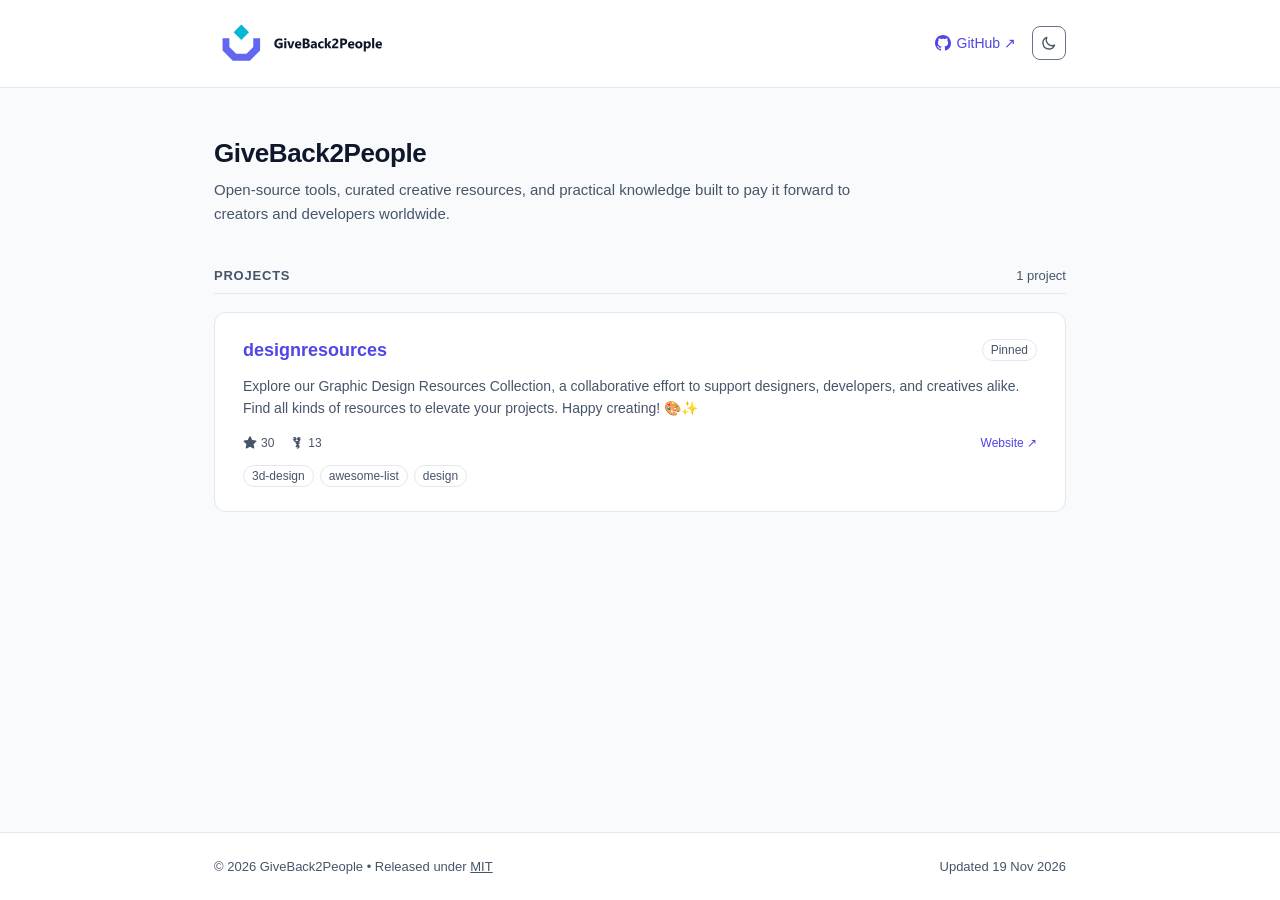
==== commit e89b5141: "feat: redesign showcase with top header bar, monochrome pinned tag, and bottom footer" ====
--- a/index.html
+++ b/index.html
@@ -35,7 +35,6 @@
   --text-muted: #475569;
   --link: #4F46E5;
   --accent: #6366F1;
-  --highlight: #06B6D4;
   color-scheme: light dark;
 }
 
@@ -49,7 +48,6 @@
     --text-muted: #94A3B8;
     --link: #818CF8;
     --accent: #6366F1;
-    --highlight: #06B6D4;
   }
 }
 
@@ -62,7 +60,6 @@
   --text-muted: #94A3B8;
   --link: #818CF8;
   --accent: #6366F1;
-  --highlight: #06B6D4;
 }
 
 :root[data-theme="light"] {
@@ -74,7 +71,6 @@
   --text-muted: #475569;
   --link: #4F46E5;
   --accent: #6366F1;
-  --highlight: #06B6D4;
 }
 
 /* Reset & Base */
@@ -118,28 +114,22 @@
   top: 16px;
 }
 
-/* Container: Centered at 1440px and beyond */
-.container {
-  max-width: 1200px;
-  width: 100%;
+/* Top Header Bar */
+.site-header {
+  border-bottom: 1px solid var(--border);
+  background-color: var(--surface);
+  position: sticky;
+  top: 0;
+  z-index: 100;
+}
+
+.header-inner {
+  max-width: 900px;
   margin: 0 auto;
-  padding: 56px 32px;
-  display: flex;
-  align-items: flex-start;
-  gap: 56px;
-  flex: 1;
-}
-
-/* Identity Rail */
-.identity-rail {
-  width: 280px;
-  flex-shrink: 0;
-  position: sticky;
-  top: 56px;
-  padding-right: 36px;
-  border-right: 1px solid var(--border);
-  display: flex;
-  flex-direction: column;
+  padding: 16px 24px;
+  display: flex;
+  align-items: center;
+  justify-content: space-between;
   gap: 16px;
 }
 
@@ -150,7 +140,7 @@
 }
 
 .brand-logo {
-  width: 200px;
+  width: 175px;
   height: auto;
   aspect-ratio: 820 / 256;
   display: block;
@@ -170,43 +160,28 @@
 :root[data-theme="light"] .logo-light { display: block; }
 :root[data-theme="light"] .logo-dark { display: none; }
 
-.rail-tagline {
+.header-actions {
+  display: flex;
+  align-items: center;
+  gap: 16px;
+}
+
+.header-link {
   font-size: 14px;
-  line-height: 22px;
-  font-weight: 600;
-  color: var(--text);
-}
-
-.rail-blurb {
-  font-size: 14px;
-  line-height: 22px;
-  font-weight: 400;
-  color: var(--text-muted);
-}
-
-.rail-actions {
-  display: flex;
-  align-items: center;
-  justify-content: space-between;
-  margin-top: 8px;
-}
-
-.rail-link {
-  font-size: 14px;
-  line-height: 22px;
+  line-height: 20px;
   color: var(--link);
   text-decoration: none;
   display: inline-flex;
   align-items: center;
-  gap: 8px;
-  width: fit-content;
-}
-
-.rail-link:hover {
+  gap: 6px;
+  font-weight: 500;
+}
+
+.header-link:hover {
   text-decoration: underline;
 }
 
-.rail-link svg {
+.header-link svg {
   width: 16px;
   height: 16px;
   flex-shrink: 0;
@@ -263,40 +238,56 @@
 :root[data-theme="light"] .theme-icon-sun { display: none !important; }
 :root[data-theme="light"] .theme-icon-moon { display: block !important; }
 
-/* Update metadata in rail */
-.rail-update-meta {
-  font-size: 12px;
-  line-height: 16px;
-  color: var(--text-muted);
-  margin-top: 12px;
-  padding-top: 16px;
-  border-top: 1px solid var(--border);
-}
-
-/* Main Showcase Column */
-.main-content {
+/* Main Content Area */
+.site-main {
   flex: 1;
-  min-width: 0;
-  display: flex;
-  flex-direction: column;
-}
-
-.main-header {
-  margin-bottom: 28px;
-}
-
-.main-title {
-  font-size: 28px;
-  line-height: 36px;
+  max-width: 900px;
+  width: 100%;
+  margin: 0 auto;
+  padding: 48px 24px 64px;
+}
+
+/* Minimal Intro */
+.intro {
+  margin-bottom: 40px;
+}
+
+.intro-title {
+  font-size: 26px;
+  line-height: 34px;
   font-weight: 600;
-  letter-spacing: -0.01em;
+  letter-spacing: -0.015em;
   color: var(--text);
-  margin-bottom: 6px;
-}
-
-.main-subtitle {
-  font-size: 14px;
-  line-height: 22px;
+  margin-bottom: 8px;
+}
+
+.intro-desc {
+  font-size: 15px;
+  line-height: 24px;
+  color: var(--text-muted);
+  max-width: 640px;
+}
+
+/* Projects Section Header */
+.projects-header {
+  display: flex;
+  align-items: baseline;
+  justify-content: space-between;
+  margin-bottom: 18px;
+  padding-bottom: 8px;
+  border-bottom: 1px solid var(--border);
+}
+
+.projects-title {
+  font-size: 13px;
+  text-transform: uppercase;
+  letter-spacing: 0.06em;
+  font-weight: 600;
+  color: var(--text-muted);
+}
+
+.projects-count {
+  font-size: 13px;
   color: var(--text-muted);
 }
 
@@ -371,23 +362,18 @@
   outline-offset: 2px;
 }
 
-/* Featured Badge */
-.featured-badge {
+/* Neutral Monochrome Pinned Tag (No Green Dot) */
+.pinned-tag {
   display: inline-flex;
   align-items: center;
-  gap: 6px;
   font-size: 12px;
   line-height: 16px;
   font-weight: 500;
   color: var(--text-muted);
+  border: 1px solid var(--border);
+  padding: 2px 8px;
+  border-radius: 9999px;
   flex-shrink: 0;
-}
-
-.featured-dot {
-  width: 6px;
-  height: 6px;
-  border-radius: 50%;
-  background-color: var(--highlight);
 }
 
 /* Card Description */
@@ -485,51 +471,60 @@
   color: var(--text-muted);
 }
 
+/* Bottom Footer */
+.site-footer {
+  border-top: 1px solid var(--border);
+  background-color: var(--surface);
+  margin-top: auto;
+}
+
+.footer-inner {
+  max-width: 900px;
+  margin: 0 auto;
+  padding: 24px;
+  display: flex;
+  align-items: center;
+  justify-content: space-between;
+  flex-wrap: wrap;
+  gap: 12px;
+  font-size: 13px;
+  color: var(--text-muted);
+}
+
+.footer-inner a {
+  color: inherit;
+  text-decoration: underline;
+}
+
+.footer-inner a:hover {
+  color: var(--text);
+}
+
 /* Responsive Breakpoints */
-@media (max-width: 1023px) {
-  .container {
-    flex-direction: column;
-    padding: 36px 24px;
-    gap: 36px;
-  }
-
-  .identity-rail {
-    width: 100%;
-    position: static;
-    padding-right: 0;
-    border-right: none;
-    border-bottom: 1px solid var(--border);
-    padding-bottom: 24px;
-  }
-
-  .rail-top-bar {
-    display: flex;
-    align-items: center;
-    justify-content: space-between;
-    width: 100%;
-  }
-
-  .rail-actions {
-    margin-top: 4px;
+@media (max-width: 639px) {
+  .header-inner {
+    padding: 14px 16px;
+  }
+
+  .brand-logo {
+    width: 150px;
+  }
+
+  .site-main {
+    padding: 32px 16px 48px;
+  }
+
+  .intro {
+    margin-bottom: 32px;
+  }
+
+  .intro-title {
+    font-size: 22px;
+    line-height: 30px;
   }
 
   .project-card {
-    padding: 20px;
-  }
-}
-
-@media (max-width: 639px) {
-  .container {
-    padding: 24px 16px;
-    gap: 24px;
-  }
-
-  .brand-logo {
-    width: 180px;
-  }
-
-  .project-card {
-    padding: 16px 18px;
+    padding: 18px 20px;
     gap: 10px;
   }
 
@@ -549,8 +544,14 @@
     min-height: 44px;
   }
 
-  .rail-link {
+  .header-link {
     min-height: 44px;
+  }
+
+  .footer-inner {
+    padding: 20px 16px;
+    flex-direction: column;
+    align-items: flex-start;
   }
 }
 
@@ -637,26 +638,20 @@
 <body>
   <a href="#main-content" class="skip-link">Skip to projects</a>
 
-  <div class="container">
-    <!-- Left Identity Rail -->
-    <header class="identity-rail">
-      <div class="rail-top-bar">
-        <a href="./" class="brand-link" aria-label="GiveBack2People Home">
-          <img src="./images/horizontal-color-light.svg" class="brand-logo logo-light" alt="GiveBack2People" width="200" height="62">
-          <img src="./images/horizontal-color-dark.svg" class="brand-logo logo-dark" alt="" aria-hidden="true" width="200" height="62">
-        </a>
-      </div>
-
-      <p class="rail-tagline">Open knowledge. Shared forward.</p>
-      
-      <p class="rail-blurb">Open-source tools, curated creative resources, and practical knowledge built to pay it forward.</p>
-
-      <div class="rail-actions">
-        <a href="https://github.com/GiveBack2People" class="rail-link" target="_blank" rel="noopener noreferrer">
+  <!-- Top Header Bar -->
+  <header class="site-header">
+    <div class="header-inner">
+      <a href="./" class="brand-link" aria-label="GiveBack2People Home">
+        <img src="./images/horizontal-color-light.svg" class="brand-logo logo-light" alt="GiveBack2People" width="175" height="54">
+        <img src="./images/horizontal-color-dark.svg" class="brand-logo logo-dark" alt="" aria-hidden="true" width="175" height="54">
+      </a>
+
+      <div class="header-actions">
+        <a href="https://github.com/GiveBack2People" class="header-link" target="_blank" rel="noopener noreferrer">
           <svg width="16" height="16" viewBox="0 0 16 16" fill="currentColor" aria-hidden="true">
             <path d="M8 0C3.58 0 0 3.58 0 8c0 3.54 2.29 6.53 5.47 7.59.4.07.55-.17.55-.38 0-.19-.01-.82-.01-1.49-2.01.37-2.53-.49-2.69-.94-.09-.23-.48-.94-.82-1.13-.28-.15-.68-.52-.01-.53.63-.01 1.08.58 1.23.82.72 1.21 1.87.87 2.33.66.07-.52.28-.87.51-1.07-1.78-.2-3.64-.89-3.64-3.95 0-.87.31-1.59.82-2.15-.08-.2-.36-1.02.08-2.12 0 0 .67-.21 2.2.82.64-.18 1.32-.27 2-.27.68 0 1.36.09 2 .27 1.53-1.04 2.2-.82 2.2-.82.44 1.1.16 1.92.08 2.12.51.56.82 1.27.82 2.15 0 3.07-1.87 3.75-3.65 3.95.29.25.54.73.54 1.48 0 1.07-.01 1.93-.01 2.2 0 .21.15.46.55.38A8.013 8.013 0 0016 8c0-4.42-3.58-8-8-8z"/>
           </svg>
-          <span>GitHub organization ↗</span>
+          <span>GitHub ↗</span>
         </a>
 
         <button id="theme-toggle" class="theme-toggle-btn" type="button" aria-label="Switch to dark theme">
@@ -670,18 +665,21 @@
           </svg>
         </button>
       </div>
-
-      <div class="rail-update-meta">
-        Updated 19 Nov 2026
+    </div>
+  </header>
+
+  <!-- Main Content Area -->
+  <main id="main-content" class="site-main">
+    <section class="intro">
+      <h1 class="intro-title">GiveBack2People</h1>
+      <p class="intro-desc">Open-source tools, curated creative resources, and practical knowledge built to pay it forward to creators and developers worldwide.</p>
+    </section>
+
+    <section aria-labelledby="projects-heading">
+      <div class="projects-header">
+        <h2 id="projects-heading" class="projects-title">Projects</h2>
+        <span class="projects-count">1 project</span>
       </div>
-    </header>
-
-    <!-- Main Content -->
-    <main id="main-content" class="main-content">
-      <header class="main-header">
-        <h1 class="main-title">Projects</h1>
-        <p class="main-subtitle">Open-source work from the GiveBack2People community. <span class="project-count">1 project</span></p>
-      </header>
 
       <ul class="project-list" aria-label="Open-source projects">
         
@@ -691,7 +689,7 @@
             <h2 class="card-title">
               <a href="https://github.com/GiveBack2People/designresources" class="card-title-link">designresources</a>
             </h2>
-            <span class="featured-badge"><span class="featured-dot" aria-hidden="true"></span>Featured</span>
+            <span class="pinned-tag">Pinned</span>
           </div>
 
           <p class="card-desc">Explore our Graphic Design Resources Collection, a collaborative effort to support designers, developers, and creatives alike. Find all kinds of resources to elevate your projects. Happy creating! 🎨✨</p>
@@ -731,7 +729,24 @@
       </li>
     
       </ul>
-    </main>
-  </div>
+    </section>
+  </main>
+
+  <!-- Bottom Footer -->
+  <footer class="site-footer">
+    <div class="footer-inner">
+      <div>
+        &copy; <span id="current-year"></span> GiveBack2People • Released under <a href="https://opensource.org/licenses/MIT" target="_blank" rel="noopener noreferrer">MIT</a>
+      </div>
+      <div>
+        Updated 19 Nov 2026
+      </div>
+    </div>
+  </footer>
+
+  <script>
+    const y = document.getElementById('current-year');
+    if (y) y.textContent = new Date().getFullYear();
+  </script>
 </body>
 </html>
